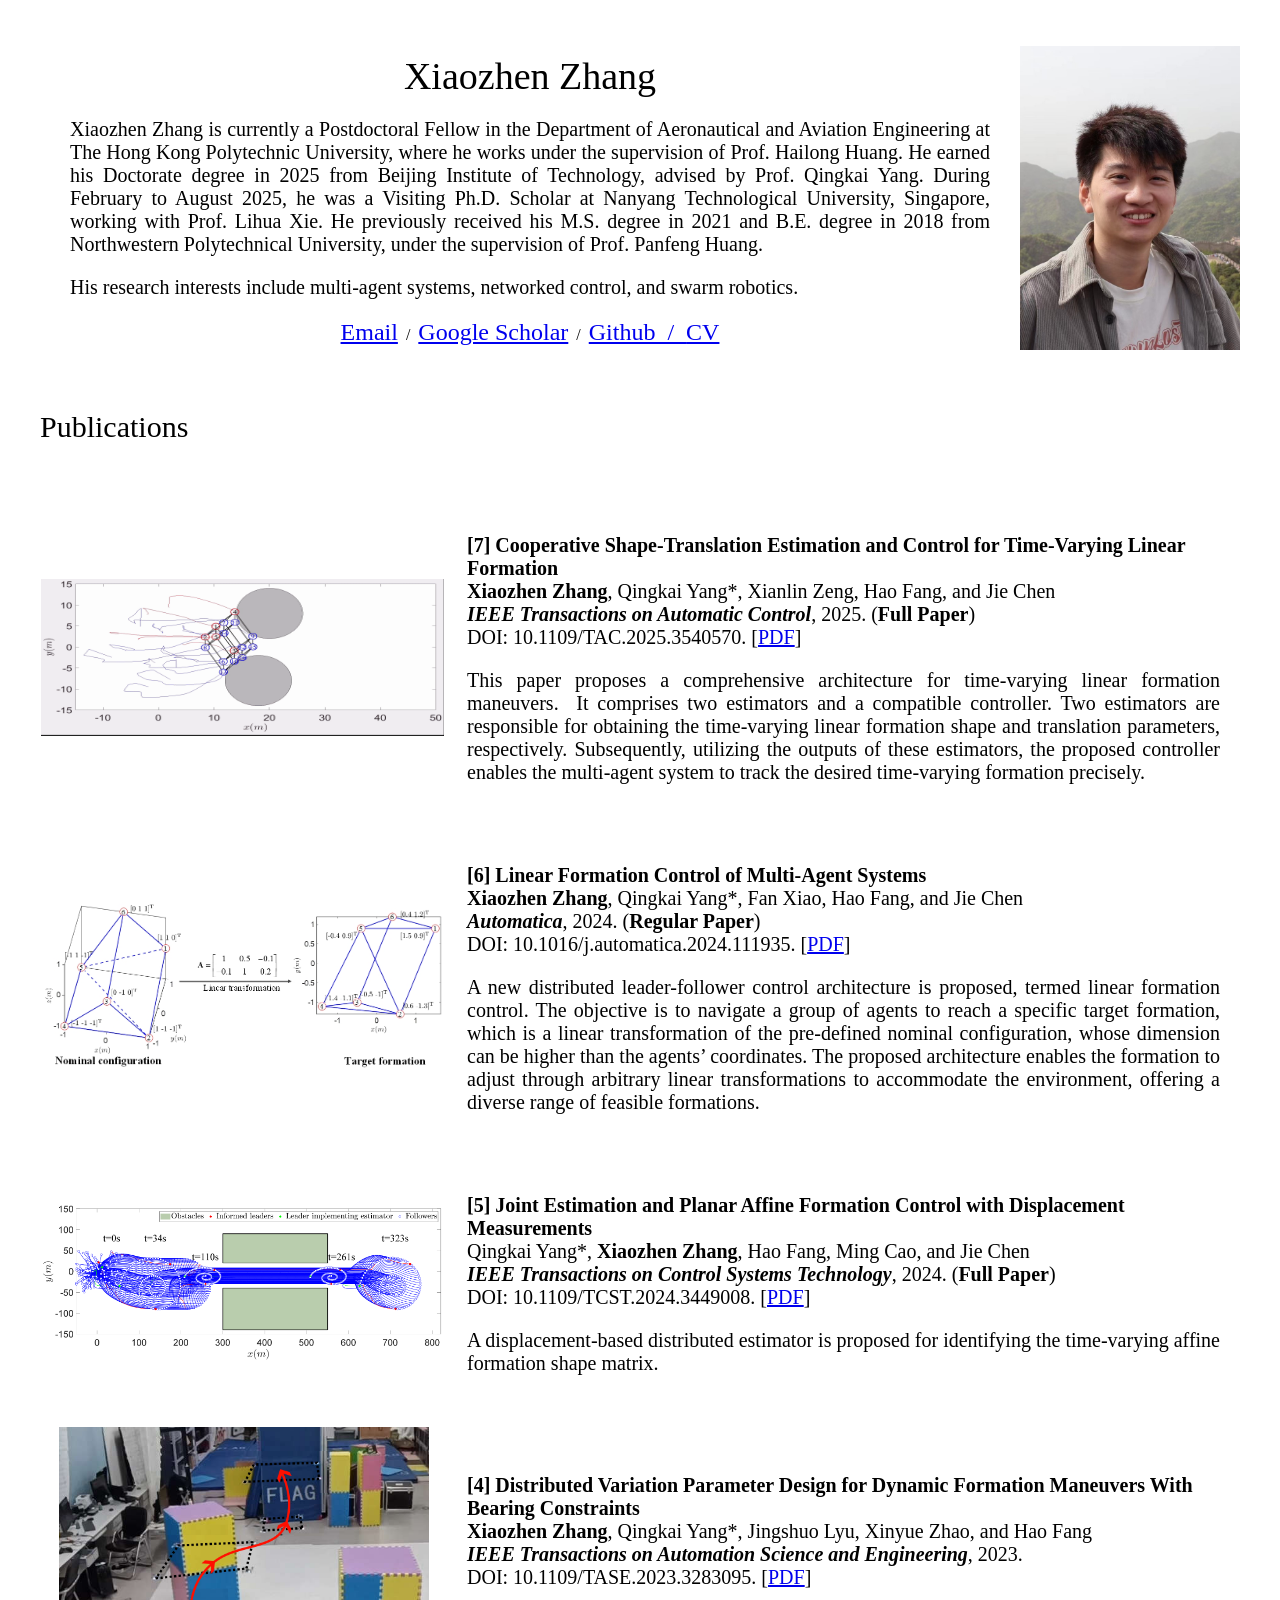
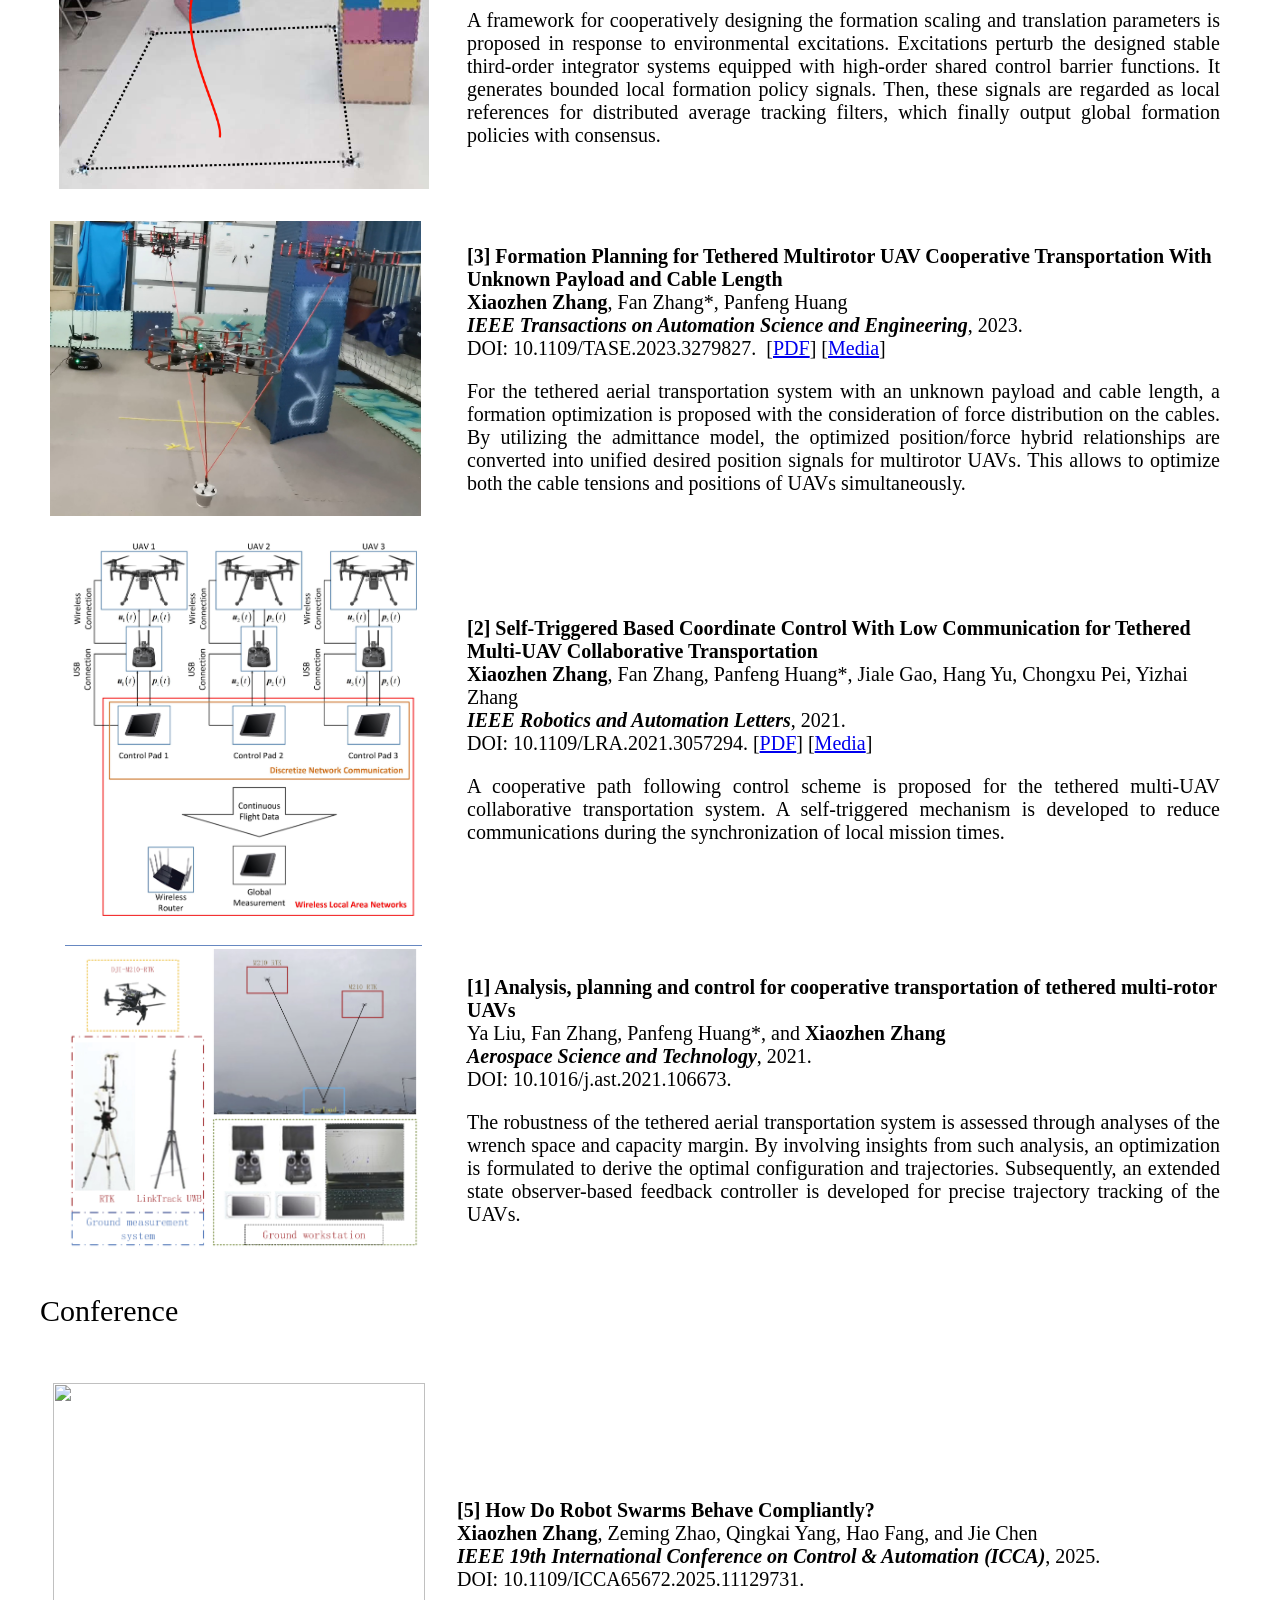
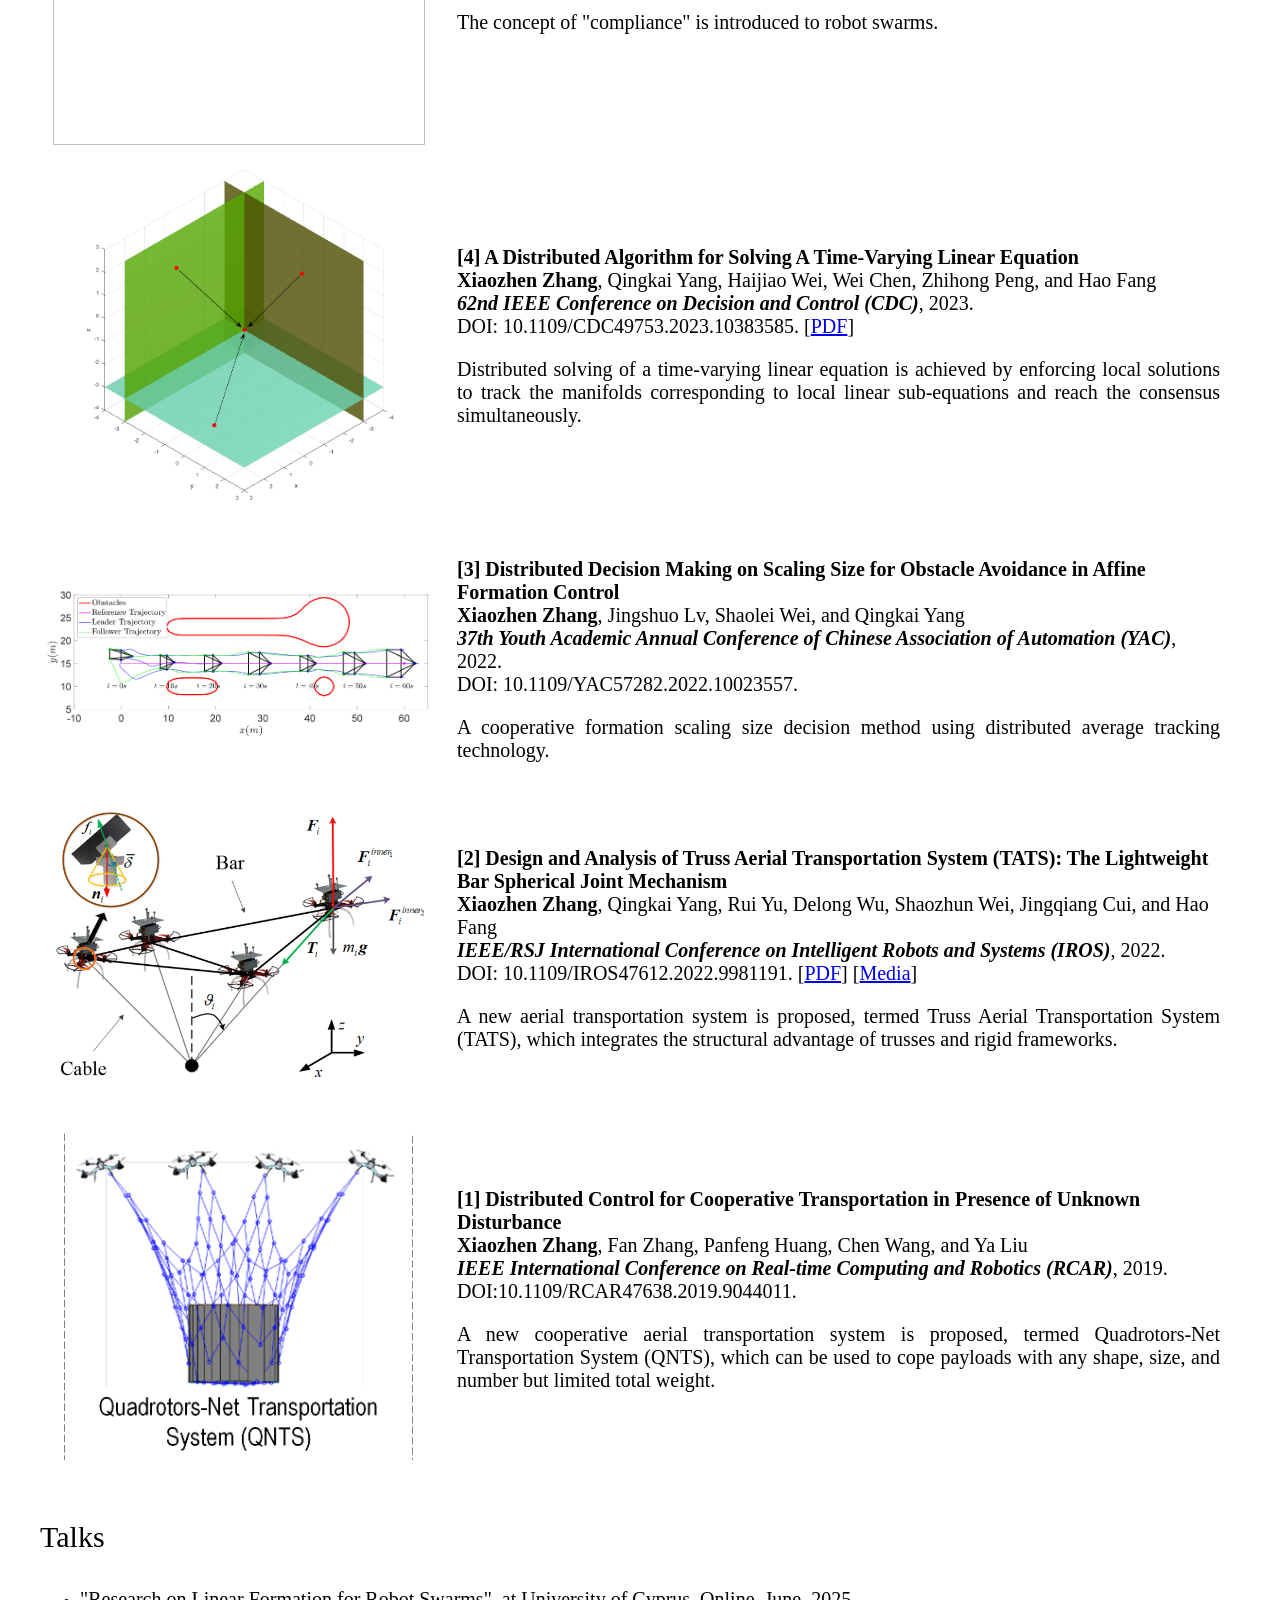
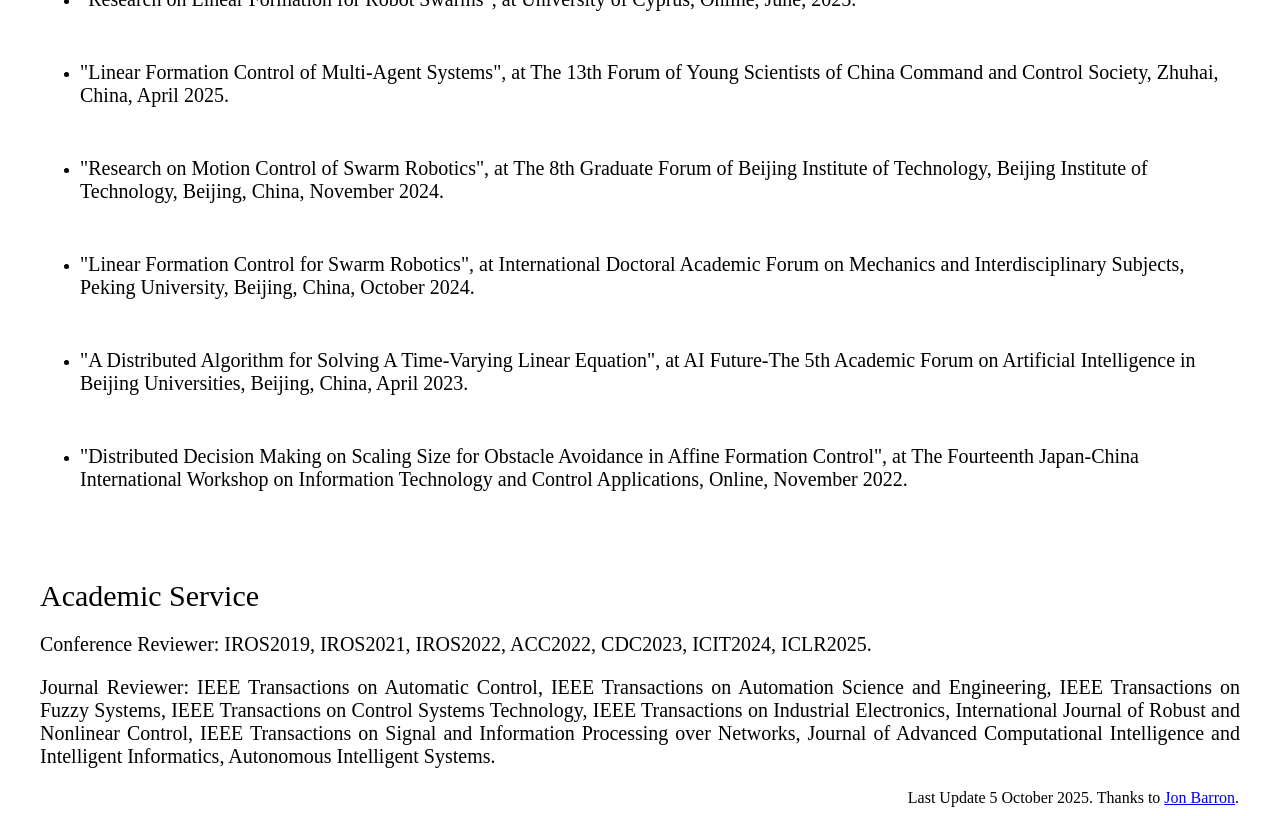
==== index.html @ 3be2064b "first commit" ====
<!DOCTYPE html>
<html lang="en">
  <head>
    <meta http-equiv="content-type" content="text/html; charset=UTF-8">
    <title>Xiaozhen Zhang</title>
    <meta name="author" content="Xiaozhen Zhang">
    <meta name="viewport" content="width=device-width, initial-scale=1">
    <link rel="shortcut icon" href="images/favicon/favicon.ico" type="image/x-icon">
    <link rel="stylesheet" type="text/css" href="stylesheet.css">
  </head>
  <body>
    <table style="width:100%;max-width:1000px;border:0px;border-spacing:0px;border-collapse:separate;margin-right:auto;margin-left:auto;">
      <tbody>
        <tr style="padding:0px">
          <td style="padding:0px">
            <table style="width: 1200px; border: 0px none; border-spacing: 0px; border-collapse: separate; margin-right: auto; margin-left: auto; height: 288px;">
              <tbody>
                <tr style="padding:0px">
                  <td style="padding:2.5%;width:85%;vertical-align:middle">
                    <p class="name" style="text-align: center;"><span style="font-family: Consolas;font-size: 38px">Xiaozhen
                        Zhang</span></p>
                    <p style="font-size: 20px; color: black; font-style: normal; font-variant-ligatures: normal; font-variant-caps: normal; font-weight: 400; letter-spacing: normal; text-align: justify; text-indent: 0px; text-transform: none; white-space: normal; word-spacing: 0px; -webkit-text-stroke-width: 0px; text-decoration-style: initial; text-decoration-color: initial;"><span
                        style="font-family: Georgia;">Xiaozhen Zhang is
                        currently a Postdoctoral Fellow in the Department of
                        Aeronautical and Aviation Engineering at The Hong Kong
                        Polytechnic University, where he works under the
                        supervision of Prof. Hailong Huang. He earned his
                        Doctorate degree in 2025 from Beijing Institute of
                        Technology, advised by Prof. Qingkai Yang. During
                        February to August 2025, he was a Visiting Ph.D. Scholar
                        at Nanyang Technological University, Singapore, working
                        with Prof. Lihua Xie. He previously received his M.S.
                        degree in 2021 and B.E. degree in 2018 from Northwestern
                        Polytechnical University, under the supervision of Prof.
                        Panfeng Huang.</span><span style="font-family: Georgia;"></span></p>
                    <span style="font-family: Georgia;"> </span>
                    <p style="font-size: 20px; color: black; font-style: normal; font-variant-ligatures: normal; font-variant-caps: normal; font-weight: 400; letter-spacing: normal; text-align: justify; text-indent: 0px; text-transform: none; white-space: normal; word-spacing: 0px; -webkit-text-stroke-width: 0px; text-decoration-style: initial; text-decoration-color: initial;"><span
                        style="font-family: Georgia;">His research interests
                        include multi-agent systems, networked control, and
                        swarm robotics.</span></p>
                    <p style="text-align:center"><span style="font-family: Georgia;"><a
                          href="mailto:jiaozhen@mail.nwpu.edu.cn" style="font-size: 24px;">Email</a>&nbsp;
                        /&nbsp; <a href="https://scholar.google.com/citations?user=PbZPL9cAAAAJ"
                          style="font-size: 24px;">Google Scholar</a>&nbsp;
                        /&nbsp; <a href="https://github.com/mkb9559" style="font-size: 24px;">Github&nbsp;
                          /&nbsp; </a><a href="pdf/Xiaozhen_Zhang.pdf" style="font-size: 24px;">CV</a></span>
                    </p>
                  </td>
                  <td style="padding:0%;width:40%;max-width:40%"> <img src="images/zxz3.jpg"
                      alt="" style="width: 220px; height: 304px;"></td>
                </tr>
              </tbody>
            </table>
            <br>
            <h2 style="margin: 0px; font-weight: normal; font-size: 30px; color: black; font-style: normal; font-variant-ligatures: normal; font-variant-caps: normal; letter-spacing: normal; text-align: justify; text-indent: 0px; text-transform: none; white-space: normal; word-spacing: 0px; -webkit-text-stroke-width: 0px; text-decoration-style: initial; text-decoration-color: initial;"><span
                style="font-family: Consolas;font-size: 30px">Publications</span></h2>
            <p><br>
            </p>
            <table style="width: 1200px; border: 0px none; border-spacing: 0px; border-collapse: separate; margin-right: auto; margin-left: auto; height: 1446px;">
              <tbody>
                <tr>
                  <td><img src="images/2025TAC.gif" alt="" style="width: 403px; height: 157px;"><br>
                  </td>
                  <td style=" padding:20px;width:75%;vertical-align:middle">
                    <p style="font-size: 20px;"><b>[7] Cooperative
                        Shape-Translation Estimation and Control for
                        Time-Varying Linear Formation</b><br>
                      <b>Xiaozhen Zhang</b>, Qingkai Yang*, Xianlin Zeng, Hao
                      Fang, and Jie Chen <br>
                      <b><i>IEEE Transactions on Automatic Control</i></b>,
                      2025. (<b>Full Paper</b>)<br>
                      DOI: 10.1109/TAC.2025.3540570. [<a href="pdf/2025TAC_Teq.pdf"
                        style="font-size: 20px;">PDF</a>] </p>
                    <p style="font-size: 20px; text-align: justify;"><span style="font-family: Georgia;">This
                        paper proposes a comprehensive architecture for
                        time-varying linear formation maneuvers.&nbsp; It
                        comprises two estimators and a compatible controller.
                        Two estimators are responsible for obtaining the
                        time-varying linear formation shape and translation
                        parameters, respectively. Subsequently, utilizing the
                        outputs of these estimators, the proposed controller
                        enables the multi-agent system to track the desired
                        time-varying formation precisely.<br>
                      </span></p>
                  </td>
                </tr>
                <tr>
                  <td><img src="images/2024Auto-Lformation.png" alt="" style="width: 405px; height: 170px;"><br>
                  </td>
                  <td style=" padding:20px;width:75%;vertical-align:middle">
                    <p style="font-size: 20px;"><b>[6] Linear Formation Control
                        of Multi-Agent Systems </b><br>
                      <b>Xiaozhen Zhang</b>, Qingkai Yang*, Fan Xiao, Hao Fang,
                      and Jie Chen <br>
                      <b><i>Automatica</i></b>, 2024. (<b>Regular Paper</b>)<br>
                      DOI: 10.1016/j.automatica.2024.111935. [<a href="pdf/2024Auto_Lformation.pdf"
                        style="font-size: 20px;">PDF</a>] </p>
                    <p style="font-size: 20px; text-align: justify;"><span style="font-family: Georgia;">A
                        new distributed leader-follower control architecture is
                        proposed, termed linear formation control. The objective
                        is to navigate a group of agents to reach a specific
                        target formation, which is a linear transformation of
                        the pre-defined nominal configuration, whose dimension
                        can be higher than the agents’ coordinates. The proposed
                        architecture enables the formation to adjust through
                        arbitrary linear transformations to accommodate the
                        environment, offering a diverse range of feasible
                        formations.<br>
                      </span></p>
                  </td>
                </tr>
                <tr>
                  <td><img src="images/2024TCST.png" alt="" style="width: 403px; height: 157px;"><br>
                  </td>
                  <td style=" padding:20px;width:75%;vertical-align:middle">
                    <p style="font-size: 20px;"><b>[5] Joint Estimation and
                        Planar Affine Formation Control with Displacement
                        Measurements </b><br>
                      Qingkai Yang*, <b>Xiaozhen Zhang</b>, Hao Fang, Ming Cao,
                      and Jie Chen <br>
                      <b><i>IEEE Transactions on Control Systems Technology</i></b>,
                      2024. (<b>Full Paper</b>)<br>
                      DOI: 10.1109/TCST.2024.3449008. [<a href="pdf/2024TCST_affine.pdf"
                        style="font-size: 20px;">PDF</a>] </p>
                    <p style="font-size: 20px; text-align: justify;"><span style="font-family: Georgia;">A
                        displacement-based distributed estimator is proposed for
                        identifying the time-varying affine formation shape
                        matrix.</span></p>
                  </td>
                </tr>
                <tr onmouseout="difsurvey_stop()" onmouseover="difsurvey_start()">
                  <td style="padding: 5px; width: 25%; vertical-align: middle; text-align: center;">
                    <table>
                      <tbody>
                        <tr>
                          <td style="padding:5px;width:25%;vertical-align:middle">
                            <img src="images/2023TASE-scaling3.png" style="width: 370px; height: 362px;"><br>
                          </td>
                        </tr>
                      </tbody>
                    </table>
                    <script type="text/javascript">function difsurvey_start() {
      }

    </script></td>
                  <td style=" padding:20px;width:75%;vertical-align:middle">
                    <p style="font-size: 20px;"><b>[4] Distributed Variation
                        Parameter Design for Dynamic Formation Maneuvers With
                        Bearing Constraints </b><br>
                      <b>Xiaozhen Zhang</b>, Qingkai Yang*, Jingshuo Lyu, Xinyue
                      Zhao, and Hao Fang <br>
                      <b><i>IEEE Transactions on Automation Science and
                          Engineering</i></b>, 2023.<br>
                      DOI: 10.1109/TASE.2023.3283095. [<a href="pdf/2023TASE_scaling.pdf"
                        style="font-size: 20px;">PDF</a>] </p>
                    <p style="font-size: 20px; text-align: justify;"><span style="font-family: Georgia;">A
                        framework for cooperatively designing the formation
                        scaling and translation parameters is proposed in
                        response to environmental excitations. Excitations
                        perturb the designed stable third-order integrator
                        systems equipped with high-order shared control barrier
                        functions. It generates bounded local formation policy
                        signals. Then, these signals are regarded as local
                        references for distributed average tracking filters,
                        which finally output global formation policies with
                        consensus.</span></p>
                  </td>
                </tr>
                <tr onmouseout="camp_stop()" onmouseover="camp_start()">
                  <td style="padding:10px;width:25%;vertical-align:middle"> <img
                      src="images/2023TASE-Transporation.jpg" alt="" style="width: 371px; height: 295px;">
                    <script type="text/javascript">

        </script> </td>
                  <td style="padding:20px;width:75%;vertical-align:middle">
                    <p style="font-size: 20px;"><b>[3] Formation Planning for
                        Tethered Multirotor UAV Cooperative Transportation With
                        Unknown Payload and Cable Length </b><br>
                      <b>Xiaozhen Zhang</b>, Fan Zhang*, Panfeng Huang <br>
                      <b><i>IEEE Transactions on Automation Science and
                          Engineering</i></b>, 2023.<br>
                      DOI: 10.1109/TASE.2023.3279827.&nbsp; [<a href="pdf/2023TASE_Transportation.pdf"
                        style="font-size: 20px;">PDF</a>] [<a href="2023TASE_Transportation.html"
                        style="font-size: 20px;" target="_blank">Media</a>]</p>
                    <p style="font-size: 20px; text-align: justify;"><span style="font-family: Georgia;">For
                        the tethered aerial transportation system with an
                        unknown payload and cable length, a formation
                        optimization is proposed with the consideration of force
                        distribution on the cables. By utilizing the admittance
                        model, the optimized position/force hybrid relationships
                        are converted into unified desired position signals for
                        multirotor UAVs. This allows to optimize both the cable
                        tensions and positions of UAVs simultaneously.</span></p>
                  </td>
                </tr>
                <tr onmouseout="db3d_stop()" onmouseover="db3d_start()">
                  <td style="padding:5px;width:25%;vertical-align:middle">
                    <div style="text-align: center;"><img src="images/2021RAL.jpg"
                        alt="" style="width: 347px; height: 376px;"><br>
                    </div>
                    <script type="text/javascript">

          </script> </td>
                  <td style="padding:20px;width:75%;vertical-align:middle">
                    <p style="font-size: 20px;"><b>[2] Self-Triggered Based
                        Coordinate Control With Low Communication for Tethered
                        Multi-UAV Collaborative Transportation </b><br>
                      <b>Xiaozhen Zhang</b>, Fan Zhang, Panfeng Huang*, Jiale
                      Gao, Hang Yu, Chongxu Pei, Yizhai Zhang<br>
                      <b><i>IEEE Robotics and Automation Letters</i></b>, 2021.<br>
                      DOI: 10.1109/LRA.2021.3057294. [<a href="pdf/2021RAL_self.pdf"
                        style="font-size: 20px;">PDF</a>] [<a href="2021RAL_self.html"
                        style="font-size: 20px;" target="_blank">Media</a>]</p>
                    <p style="font-size: 20px; text-align: justify;"><span style="font-family: Georgia;">A
                        cooperative path following control scheme is proposed
                        for the tethered multi-UAV collaborative transportation
                        system. A self-triggered mechanism is developed to
                        reduce communications during the synchronization of
                        local mission times.</span></p>
                  </td>
                </tr>
                <tr onmouseout="bakedsdf_stop()" onmouseover="bakedsdf_start()">
                  <td style="padding: 20px; width: 25%; vertical-align: middle; text-align: center;">
                    <img src="images/2021AST.png" alt="" style="width: 357px; height: 307px;">
                    <script type="text/javascript">

          </script> </td>
                  <td style="padding:20px;width:75%;vertical-align:middle">
                    <p style="font-size: 20px;"><b>[1] Analysis, planning and
                        control for cooperative transportation of tethered
                        multi-rotor UAVs </b><br>
                      Ya Liu, Fan Zhang, Panfeng Huang*, and <b>Xiaozhen Zhang</b><br>
                      <b><i>Aerospace Science and Technology</i></b>, 2021.<br>
                      DOI: 10.1016/j.ast.2021.106673. </p>
                    <p style="font-size: 20px; text-align: justify;"><span style="font-family: Georgia;">The
                        robustness of the tethered aerial transportation system
                        is assessed through analyses of the wrench space and
                        capacity margin. By involving insights from such
                        analysis, an optimization is formulated to derive the
                        optimal configuration and trajectories. Subsequently, an
                        extended state observer-based feedback controller is
                        developed for precise trajectory tracking of the UAVs.</span></p>
                  </td>
                </tr>
              </tbody>
            </table>
            <br>
            <h2 style="margin: 0px; font-weight: normal; font-size: 30px; color: black; font-style: normal; font-variant-ligatures: normal; font-variant-caps: normal; letter-spacing: normal; text-align: start; text-indent: 0px; text-transform: none; white-space: normal; word-spacing: 0px; -webkit-text-stroke-width: 0px; text-decoration-style: initial; text-decoration-color: initial;"><span
                style="font-family: Consolas;font-size: 30px">Conference</span></h2>
            <p><br>
            </p>
            <table style="width: 1200px; border: 0px none; border-spacing: 0px; border-collapse: separate; margin-right: auto; margin-left: auto; height: 1290px;">
              <tbody>
                <tr onmouseout="eclipse_stop()" onmouseover="eclipse_start()">
                  <td style="padding:5px;width:25%;vertical-align:middle">&nbsp;
                    <img src="images/2025ICCA.gif" alt="" style="width: 372px; height: 362px;"><br>
                    <script type="text/javascript">

          </script> </td>
                  <td style="padding:20px;width:75%;vertical-align:middle">
                    <p style="font-size: 20px;"><b>[5] How Do Robot Swarms
                        Behave Compliantly?</b><br>
                      <b>Xiaozhen Zhang</b>, Zeming Zhao, Qingkai Yang, Hao
                      Fang, and Jie Chen<br>
                      <b><i>IEEE 19th International Conference on Control &amp;
                          Automation (ICCA)</i></b>, 2025.<br>
                      DOI: 10.1109/ICCA65672.2025.11129731. </p>
                    <p style="font-size: 20px; text-align: justify;"><span style="font-family: Georgia;">The
                        concept of "compliance" is introduced to robot swarms.<br>
                      </span></p>
                  </td>
                </tr>
                <tr onmouseout="merf_stop()" onmouseover="merf_start()">
                  <td style="padding: 10px; width: 25%; vertical-align: middle; text-align: center;">
                    <img src="images/2023CDC.png" alt="" style="width: 314px; height: 340px;">
                    <script type="text/javascript">

          </script> </td>
                  <td style="padding:20px;width:75%;vertical-align:middle">
                    <p style="font-size: 20px;"><b>[4] A Distributed Algorithm
                        for Solving A Time-Varying Linear Equation </b><br>
                      <b>Xiaozhen Zhang</b>, Qingkai Yang, Haijiao Wei, Wei
                      Chen, Zhihong Peng, and Hao Fang<br>
                      <b><i>62nd IEEE Conference on Decision and Control (CDC)</i></b>,
                      2023.<br>
                      DOI: 10.1109/CDC49753.2023.10383585. [<a href="pdf/2023CDC_Teq.pdf"
                        style="font-size: 20px;">PDF</a>]</p>
                    <p style="font-size: 20px; text-align: justify;"><span style="font-family: Georgia;">Distributed
                        solving of a time-varying linear equation is achieved by
                        enforcing local solutions to track the manifolds
                        corresponding to local linear sub-equations and reach
                        the consensus simultaneously.</span></p>
                  </td>
                </tr>
                <tr onmouseout="eclipse_stop()" onmouseover="eclipse_start()">
                  <td style="padding:5px;width:25%;vertical-align:middle"> <img
                      src="images/2022YAC.png" alt="" style="width: 385px; height: 167px;">
                    <script type="text/javascript">

          </script> </td>
                  <td style="padding:20px;width:75%;vertical-align:middle">
                    <p style="font-size: 20px;"><b>[3] Distributed Decision
                        Making on Scaling Size for Obstacle Avoidance in Affine
                        Formation Control </b><br>
                      <b>Xiaozhen Zhang</b>, Jingshuo Lv, Shaolei Wei, and
                      Qingkai Yang<br>
                      <b><i>37th Youth Academic Annual Conference of Chinese
                          Association of Automation (YAC)</i></b>, 2022.<br>
                      DOI: 10.1109/YAC57282.2022.10023557. </p>
                    <p style="font-size: 20px; text-align: justify;"><span style="font-family: Georgia;">A
                        cooperative formation scaling size decision method using
                        distributed average tracking technology.<br>
                      </span></p>
                  </td>
                </tr>
                <tr onmouseout="alignerf_stop()" onmouseover="alignerf_start()">
                  <td style="padding:10px;width:25%;vertical-align:middle"> <img
                      src="images/2022IROS.png" alt="" style="width: 377px; height: 269px;">
                    <script type="text/javascript">
                      </script> </td>
                  <td style="padding:20px;width:75%;vertical-align:middle">
                    <p style="font-size: 20px;"><b>[2] Design and Analysis of
                        Truss Aerial Transportation System (TATS): The
                        Lightweight Bar Spherical Joint Mechanism </b><br>
                      <b>Xiaozhen Zhang</b>, Qingkai Yang, Rui Yu, Delong Wu,
                      Shaozhun Wei, Jingqiang Cui, and Hao Fang<br>
                      <b><i>IEEE/RSJ International Conference on Intelligent
                          Robots and Systems (IROS)</i></b>, 2022.<br>
                      DOI: 10.1109/IROS47612.2022.9981191. [<a href="pdf/2022IROS_TATS.pdf"
                        style="font-size: 20px;">PDF</a>] [<a href="2022IROS_TATS.html"
                        style="font-size: 20px;" target="_blank">Media</a>] </p>
                    <p style="font-size: 20px; text-align: justify;"><span style="font-family: Georgia;">A
                        new aerial transportation system is proposed, termed
                        Truss Aerial Transportation System (TATS), which
                        integrates the structural advantage of trusses and rigid
                        frameworks.</span></p>
                  </td>
                </tr>
                <tr onmouseout="alignerf_stop()" onmouseover="alignerf_start()">
                  <td style="padding: 20px; width: 25%; vertical-align: middle; text-align: center;">
                    <br>
                    <img src="images/2019RCAR.png" alt="" style="width: 349px; height: 327px;"><br>
                    <script type="text/javascript">
  
          </script> </td>
                  <td style="padding:20px;width:75%;vertical-align:middle">
                    <p style="font-size: 20px;"><b>[1] Distributed Control for
                        Cooperative Transportation in Presence of Unknown
                        Disturbance </b><br>
                      <b>Xiaozhen Zhang</b>, Fan Zhang, Panfeng Huang, Chen
                      Wang, and Ya Liu<br>
                      <b><i>IEEE International Conference on Real-time Computing
                          and Robotics (RCAR)</i></b>, 2019.<br>
                      DOI:10.1109/RCAR47638.2019.9044011. </p>
                    <p style="font-size: 20px; text-align: justify;"><span style="font-family: Georgia;">A
                        new cooperative aerial transportation system is
                        proposed, termed Quadrotors-Net Transportation System
                        (QNTS), which can be used to cope payloads with any
                        shape, size, and number but limited total weight.</span></p>
                  </td>
                </tr>
              </tbody>
            </table>
            <br>
            <table style="width:100%;border:0px;border-spacing:0px;border-collapse:separate;margin-right:auto;margin-left:auto;">
              <tbody>
                <tr>
                  <td style="padding:0px"> <br>
                    <h2 style="margin: 0px; font-weight: normal; font-size: 30px; color: black; font-style: normal; font-variant-ligatures: normal; font-variant-caps: normal; letter-spacing: normal; text-align: start; text-indent: 0px; text-transform: none; white-space: normal; word-spacing: 0px; -webkit-text-stroke-width: 0px; text-decoration-style: initial; text-decoration-color: initial;"><span
                        style="font-family: Consolas;font-size: 30px">Talks</span></h2>
                    <br>
                    <ul>
                      <li><span style="font-family: Georgia;font-size: 20px;">"Research
                          on Linear Formation for Robot Swarms", at University
                          of Cyprus, Online</span><span style="font-family: Georgia;font-size: 20px;"><span
                            style="font-size: 20px; font-family: Georgia;">,
                            June, </span>2025.</span></li>
                    </ul>
                    <p><br>
                    </p>
                    <ul>
                      <li><span style="font-family: Georgia;font-size: 20px;">"Linear
                          Formation Control of Multi-Agent Systems", at The 13th
                          Forum of Young Scientists of China Command and Control
                          Society, Zhuhai, China</span><span style="font-family: Georgia;font-size: 20px;"><span
                            style="font-size: 20px; font-family: Georgia;">, </span>April
                          2025.</span></li>
                    </ul>
                    <br>
                    <ul>
                      <li><span style="font-family: Georgia;font-size: 20px;">"Research
                          on Motion Control of Swarm </span><span style="font-family: Georgia;font-size: 20px;"><span
                            style="font-family: Georgia;font-size: 20px;">Robotics</span>",
                          at The 8th Graduate Forum of Beijing Institute of
                          Technology, Beijing Institute of Technology, </span><span
                          style="font-family: Georgia;font-size: 20px;"><span style="font-size: 20px; font-family: Georgia;">
                            Beijing, China, </span>November 2024.</span></li>
                    </ul>
                    <p><br>
                    </p>
                    <ul>
                    </ul>
                    <ul>
                      <li> <span style="font-family: Georgia;font-size: 20px;">"Linear
                          Formation Control for Swarm Robotics", at
                          International Doctoral Academic Forum on Mechanics and
                          Interdisciplinary Subjects, Peking University, </span><span
                          style="font-family: Georgia;font-size: 20px;"><span style="font-size: 20px; font-family: Georgia;">
                            Beijing, </span>China, October 2024.</span></li>
                    </ul>
                    <p><br>
                    </p>
                    <ul>
                      <li><span style="font-size: 20px; font-family: Georgia;">"A
                          Distributed Algorithm for Solving A Time-Varying
                          Linear Equation", at AI Future-The 5th Academic Forum
                          on Artificial Intelligence in Beijing Universities,
                          Beijing, China, April 2023.</span></li>
                    </ul>
                    <p><br>
                    </p>
                    <ul>
                      <li><span style="font-size: 20px; font-family: Georgia;">"Distributed
                          Decision Making on Scaling Size for Obstacle Avoidance
                          in Affine Formation Control", at The Fourteenth
                          Japan-China International Workshop on Information
                          Technology and Control Applications, Online, November
                          2022.</span></li>
                    </ul>
                    <ul>
                    </ul>
                    <p class="MsoNormal"><br>
                    </p>
                    <p></p>
                    <p style="text-align:right;font-size:small;"></p>
                  </td>
                </tr>
                <tr align="right">
                  <td><br>
                  </td>
                </tr>
              </tbody>
            </table>
            <table style="width:100%;border:0px;border-spacing:0px;border-collapse:separate;margin-right:auto;margin-left:auto;">
              <tbody>
                <tr>
                  <td style="padding:0px"> <br>
                    <h2 style="margin: 0px; font-weight: normal; font-size: 30px; color: black; font-style: normal; font-variant-ligatures: normal; font-variant-caps: normal; letter-spacing: normal; text-align: start; text-indent: 0px; text-transform: none; white-space: normal; word-spacing: 0px; -webkit-text-stroke-width: 0px; text-decoration-style: initial; text-decoration-color: initial;"><span
                        style="font-family: Consolas;font-size: 30px">Academic
                        Service</span></h2>
                    <p style="font-size: 20px; color: black; font-style: normal; font-variant-ligatures: normal; font-variant-caps: normal; font-weight: 400; letter-spacing: normal; text-indent: 0px; text-transform: none; white-space: normal; word-spacing: 0px; -webkit-text-stroke-width: 0px; text-decoration-style: initial; text-decoration-color: initial; text-align: justify;"><span
                        style="font-family: Georgia;">Conference Reviewer:
                        IROS2019, IROS2021, IROS2022, ACC2022, CDC2023,
                        ICIT2024, ICLR2025.</span></p>
                    <span style="font-family: Georgia;"> </span>
                    <p style="font-size: 20px; color: black; font-style: normal; font-variant-ligatures: normal; font-variant-caps: normal; font-weight: 400; letter-spacing: normal; text-indent: 0px; text-transform: none; white-space: normal; word-spacing: 0px; -webkit-text-stroke-width: 0px; text-decoration-style: initial; text-decoration-color: initial; text-align: justify;"><span
                        style="font-family: Georgia;">Journal Reviewer: IEEE
                        Transactions on Automatic Control, IEEE Transactions on
                        Automation Science and Engineering, IEEE Transactions on
                        Fuzzy Systems, IEEE Transactions on Control Systems
                        Technology, IEEE Transactions on Industrial Electronics,
                        International Journal of Robust and Nonlinear Control,
                        IEEE Transactions on Signal and Information Processing
                        over Networks, Journal of Advanced Computational
                        Intelligence and Intelligent Informatics, Autonomous
                        Intelligent Systems.</span></p>
                    <p></p>
                    <p style="text-align:right;font-size:small;"></p>
                  </td>
                </tr>
                <tr align="right">
                  <td>Last Update 5 October 2025. Thanks to <a href="https://github.com/barron/jonbarron_website"
                      target="_blank">Jon Barron</a>.</td>
                </tr>
              </tbody>
            </table>
          </td>
        </tr>
      </tbody>
    </table>
  </body>
</html>
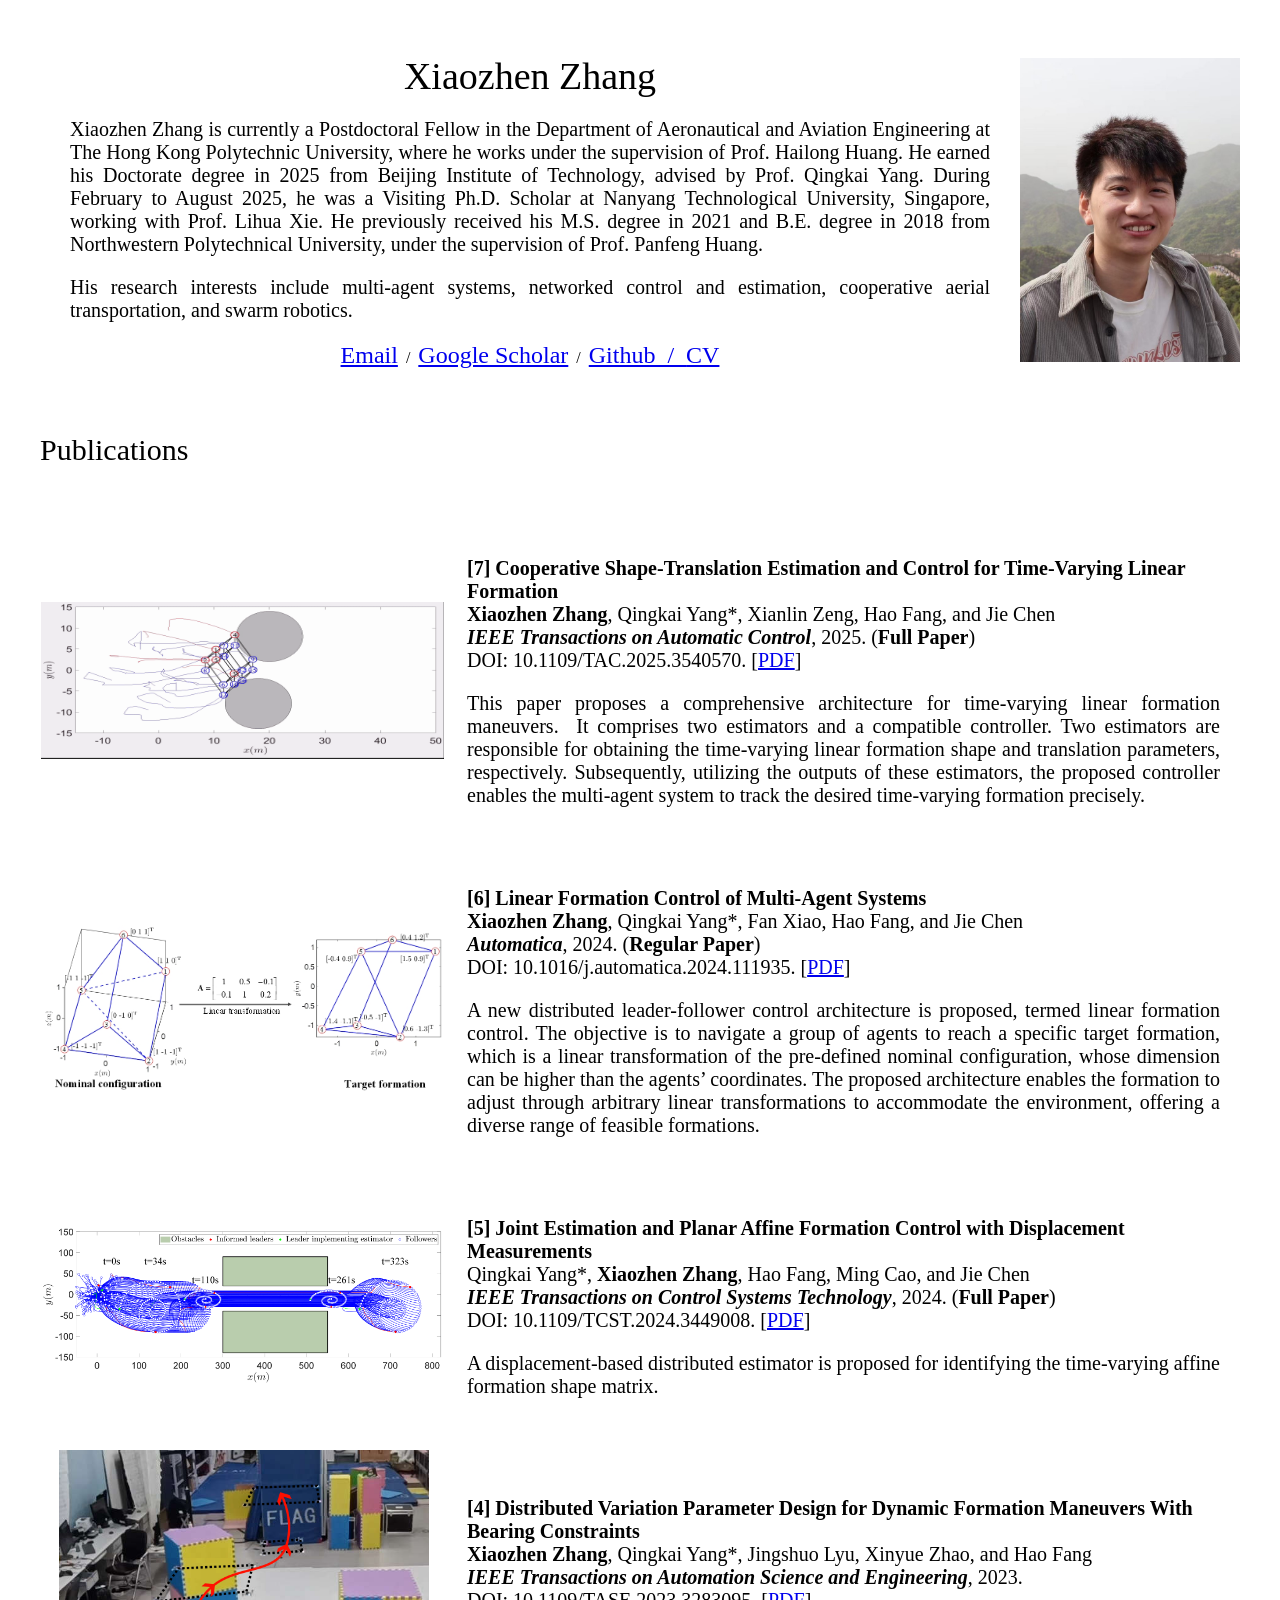
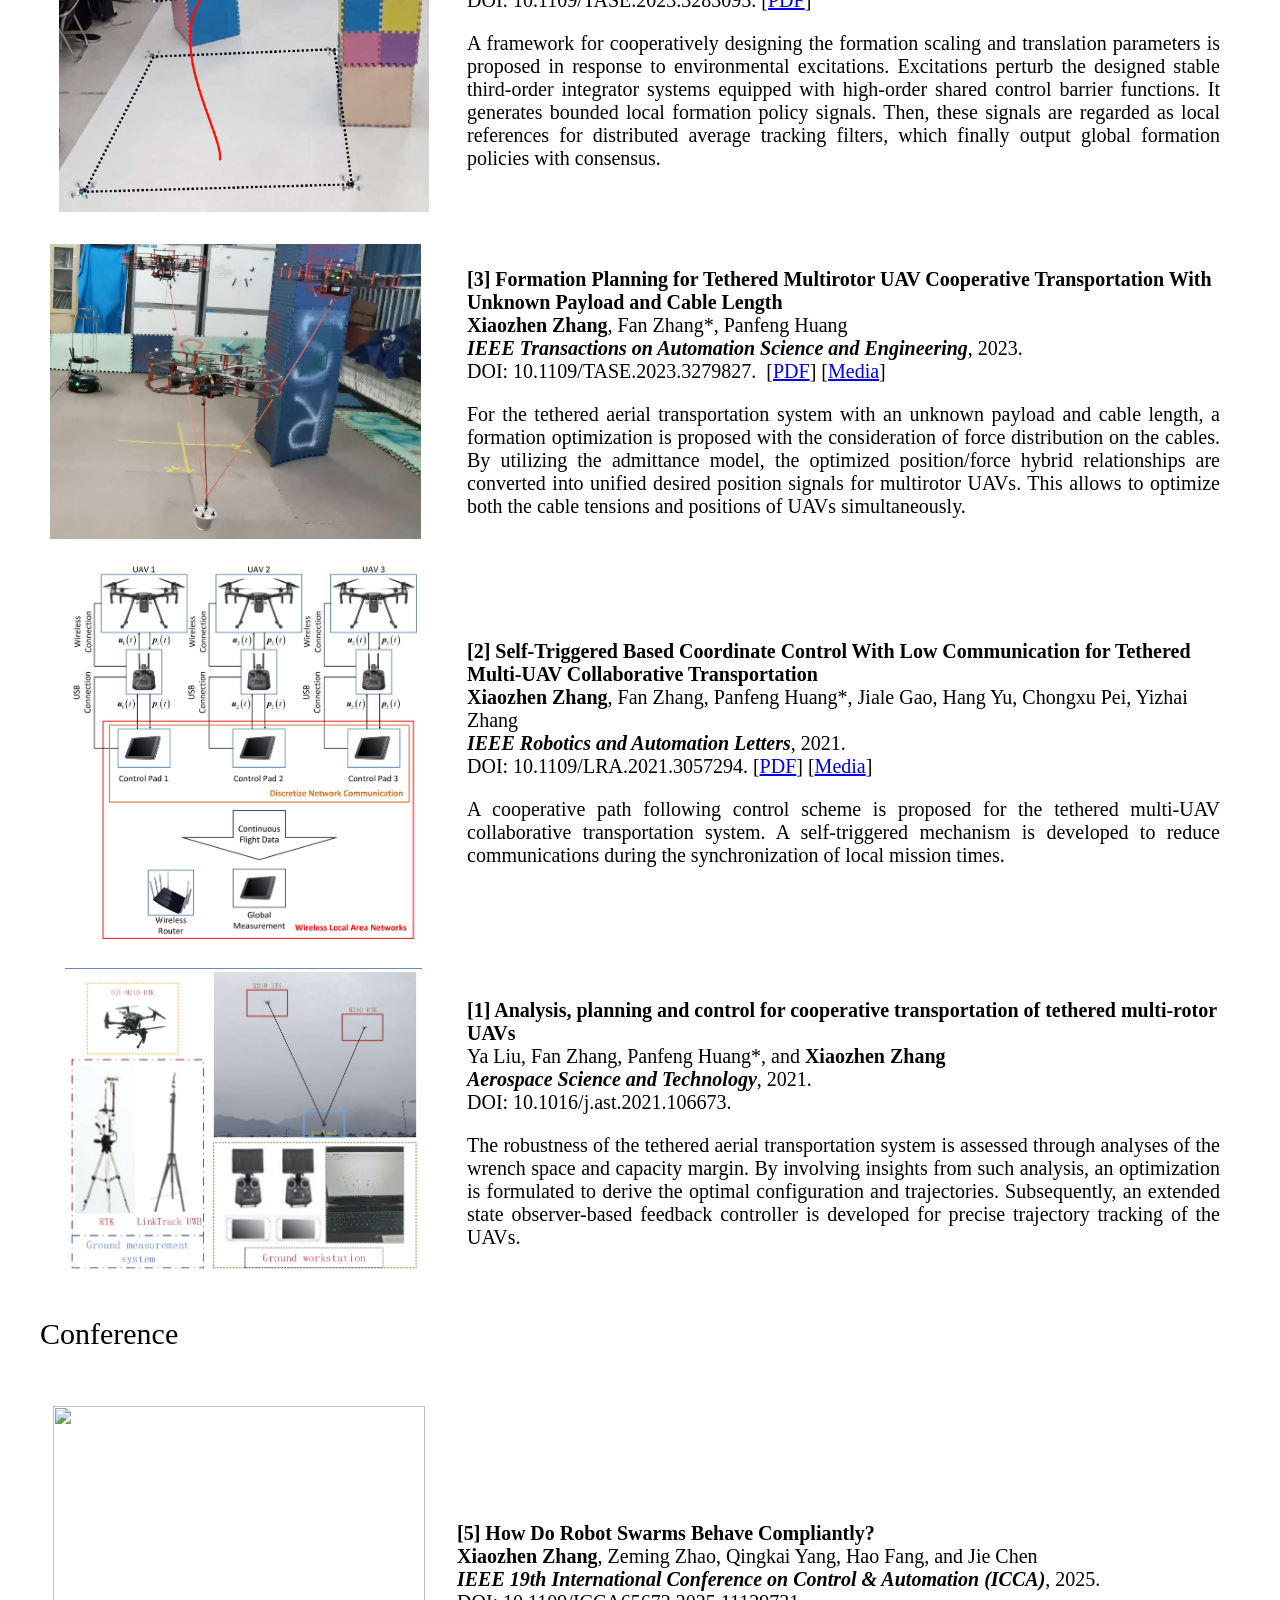
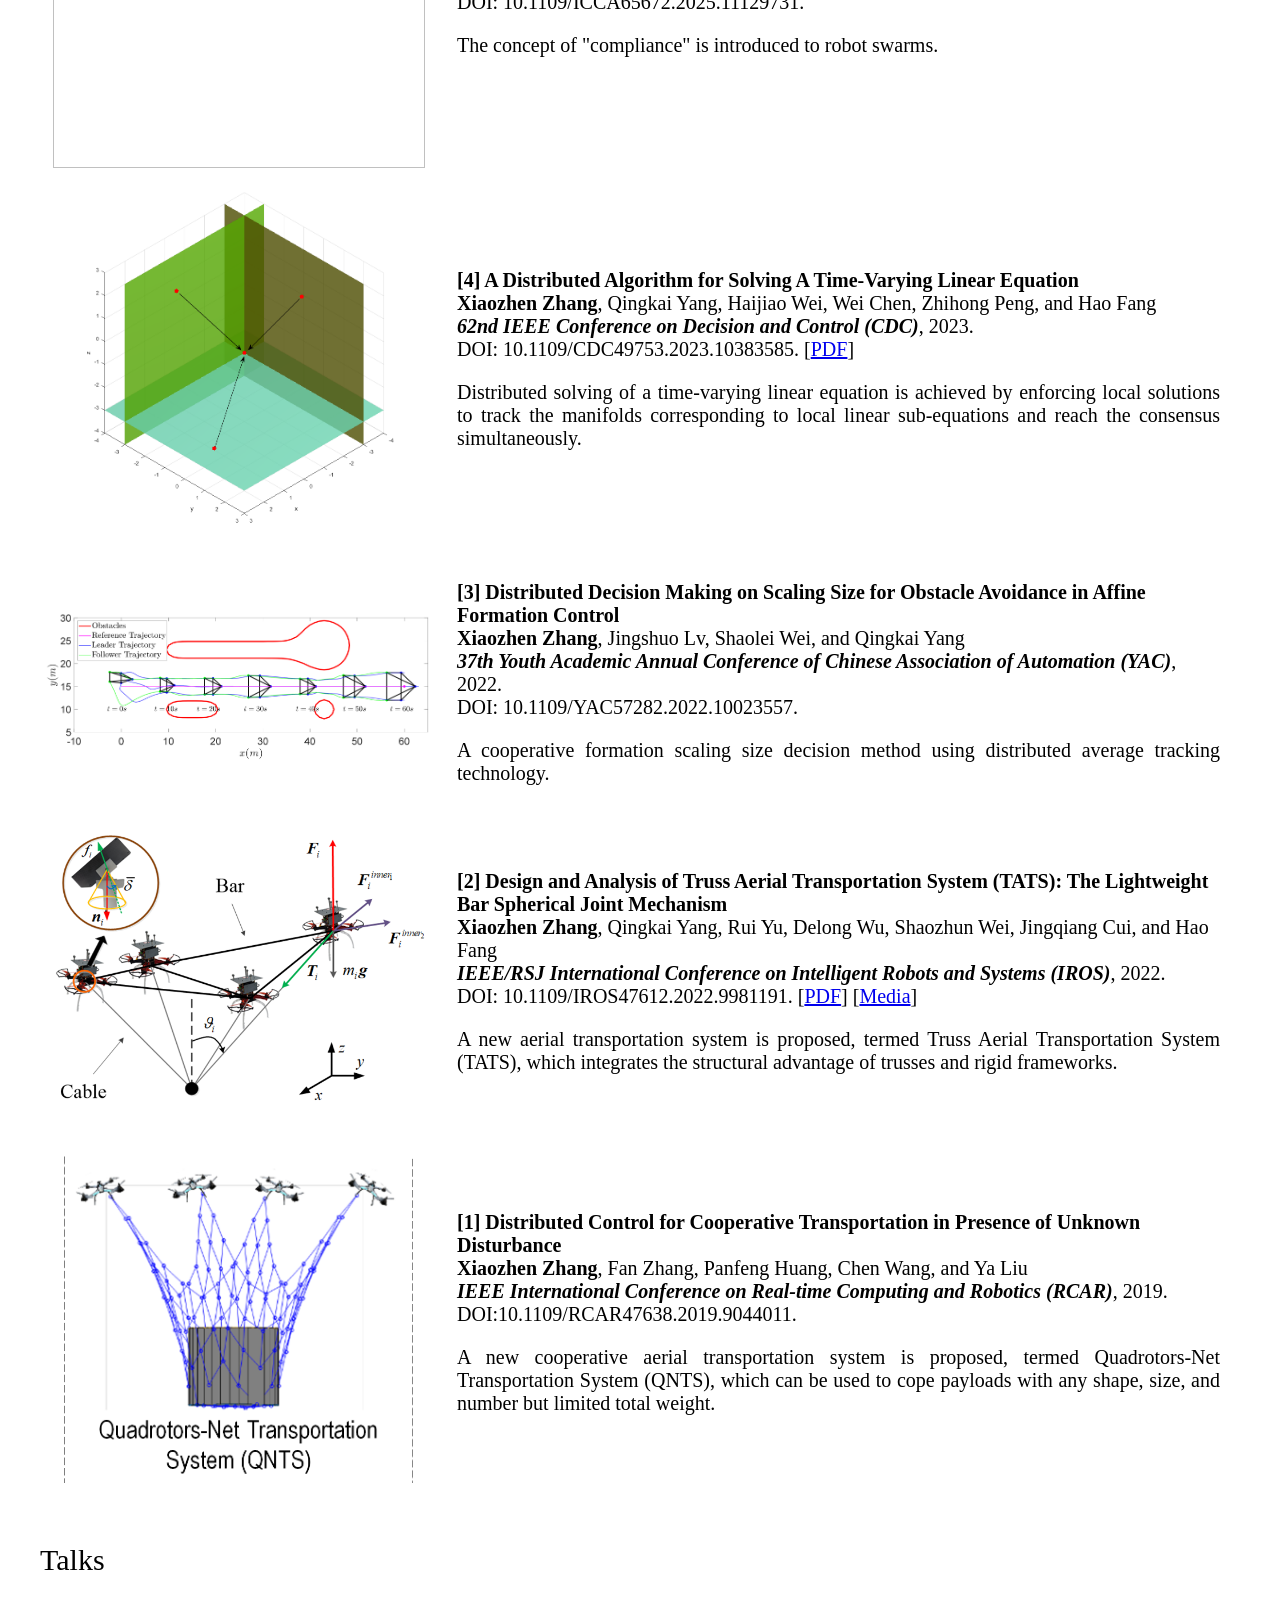
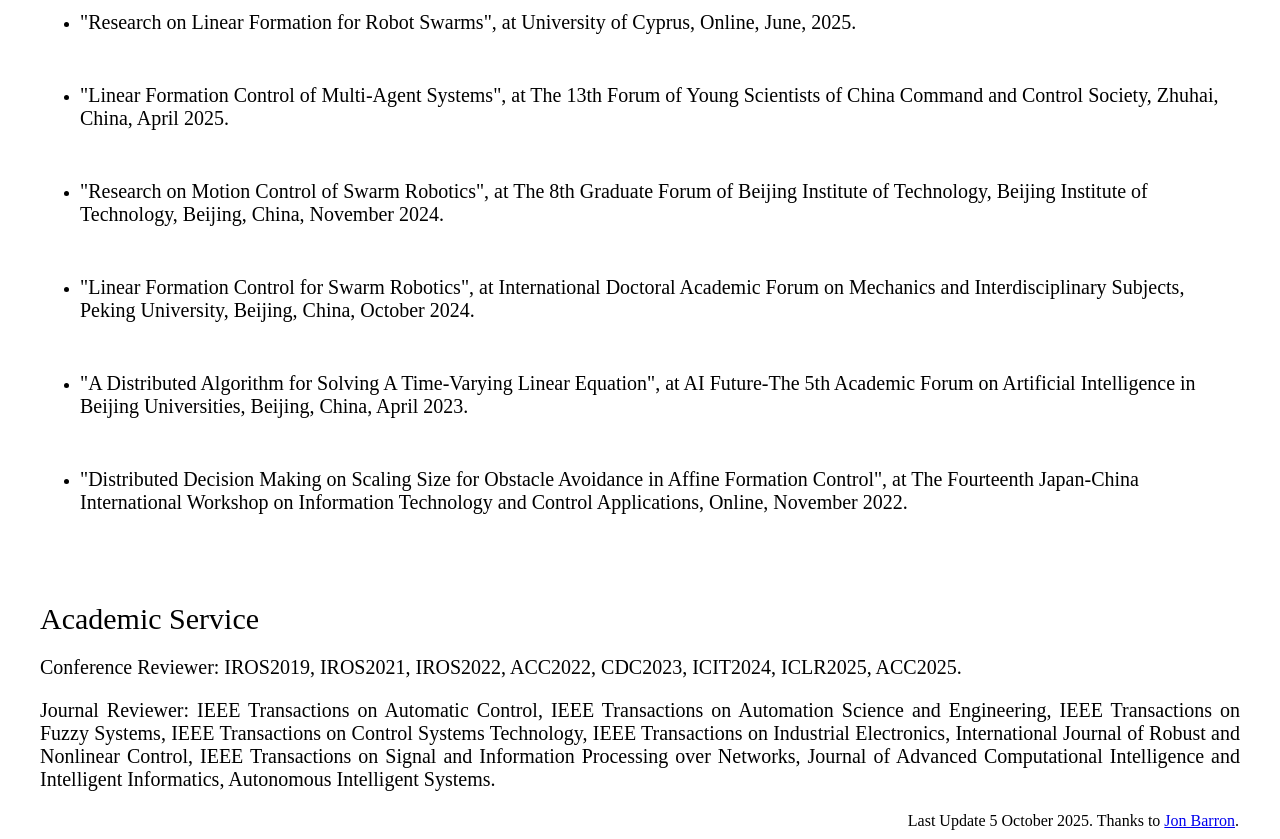
==== commit 6710463a: "first commit" ====
--- a/index.html
+++ b/index.html
@@ -38,8 +38,9 @@
                     <p style="font-size: 20px; color: black; font-style: normal; font-variant-ligatures: normal; font-variant-caps: normal; font-weight: 400; letter-spacing: normal; text-align: justify; text-indent: 0px; text-transform: none; white-space: normal; word-spacing: 0px; -webkit-text-stroke-width: 0px; text-decoration-style: initial; text-decoration-color: initial;"><span 
                         style="font-family: Georgia;">His research interests
-                        include multi-agent systems, networked control, and
-                        swarm robotics.</span></p>
+                        include multi-agent systems, networked control and
+                        estimation, cooperative aerial transportation, and swarm
+                        robotics.</span></p>
                     <p style="text-align:center"><span style="font-family: Georgia;"><a 
                           href="mailto:jiaozhen@mail.nwpu.edu.cn" style="font-size: 24px;">Email</a>&nbsp;
@@ -481,7 +482,7 @@
 
                         style="font-family: Georgia;">Conference Reviewer:
                         IROS2019, IROS2021, IROS2022, ACC2022, CDC2023,
-                        ICIT2024, ICLR2025.</span></p>
+                        ICIT2024, ICLR2025, ACC2025.</span></p>
                     <span style="font-family: Georgia;"> </span>
                     <p style="font-size: 20px; color: black; font-style: normal; font-variant-ligatures: normal; font-variant-caps: normal; font-weight: 400; letter-spacing: normal; text-indent: 0px; text-transform: none; white-space: normal; word-spacing: 0px; -webkit-text-stroke-width: 0px; text-decoration-style: initial; text-decoration-color: initial; text-align: justify;"><span 
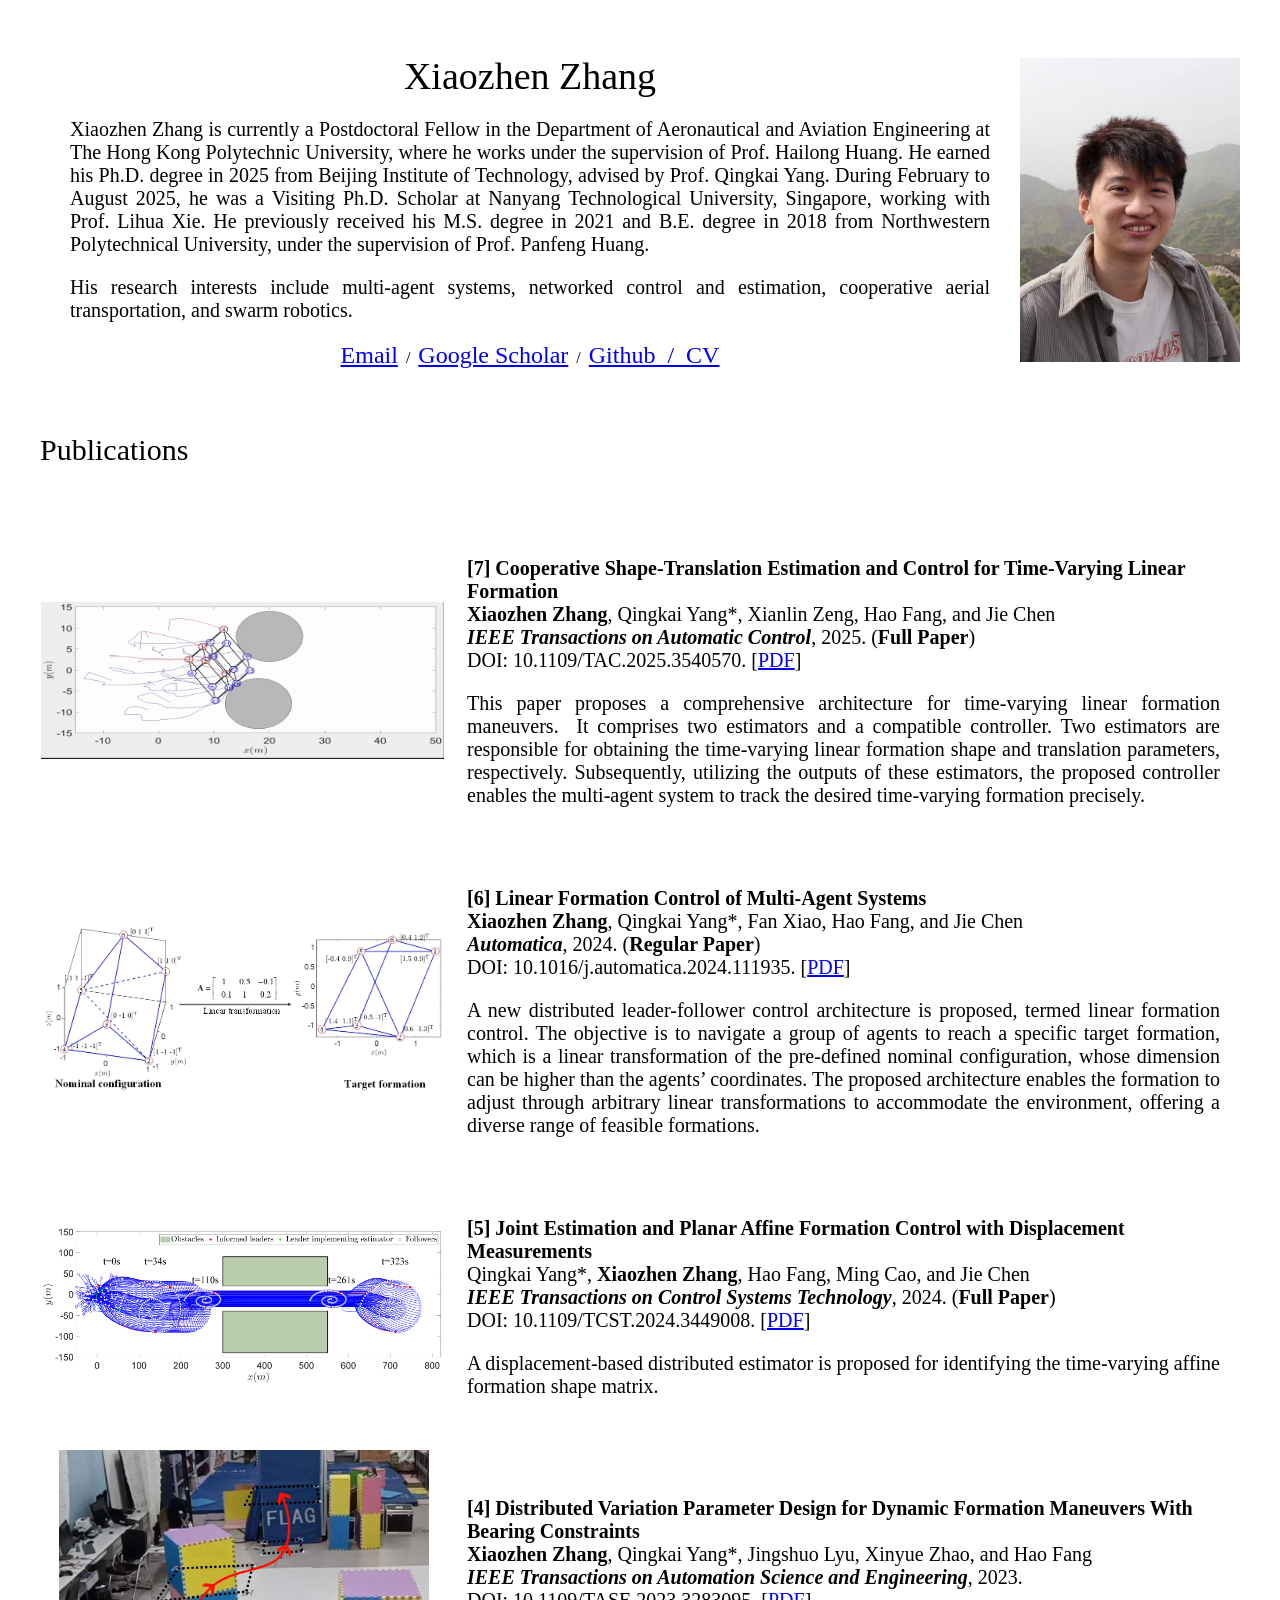
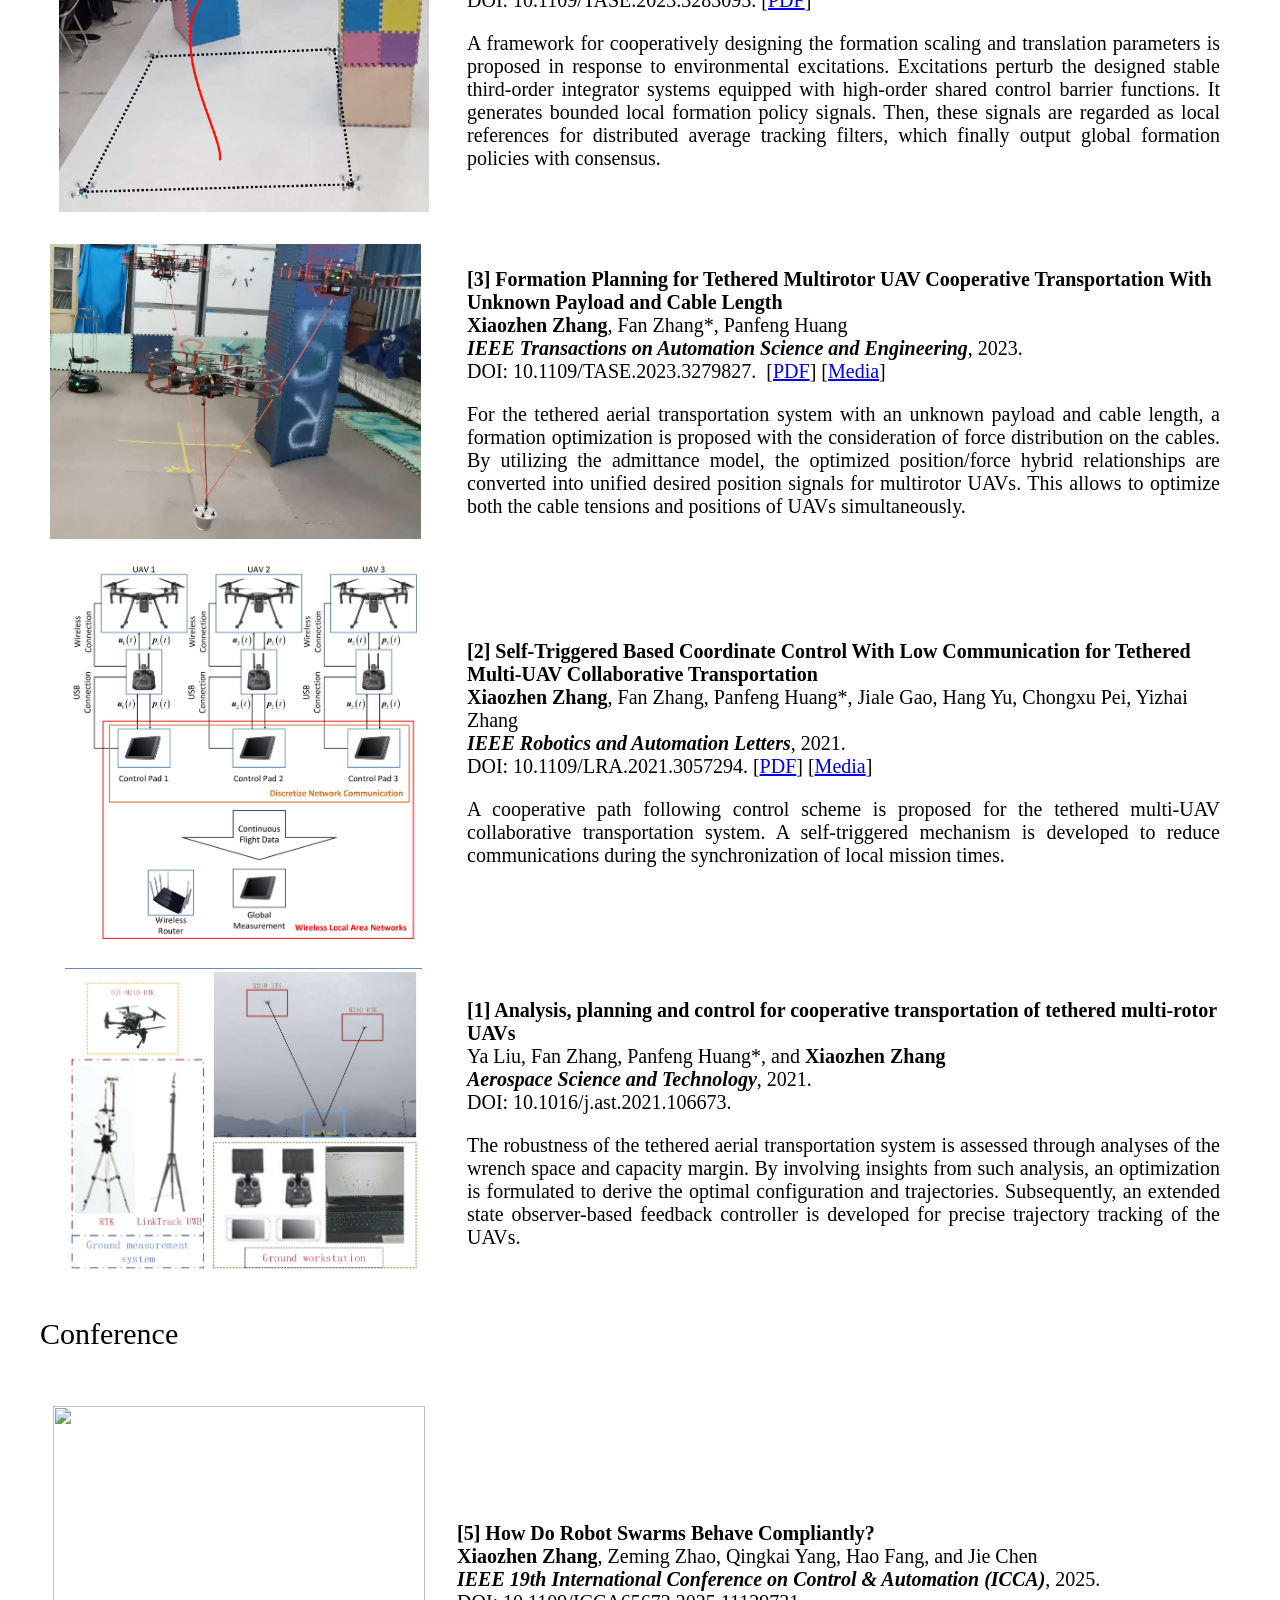
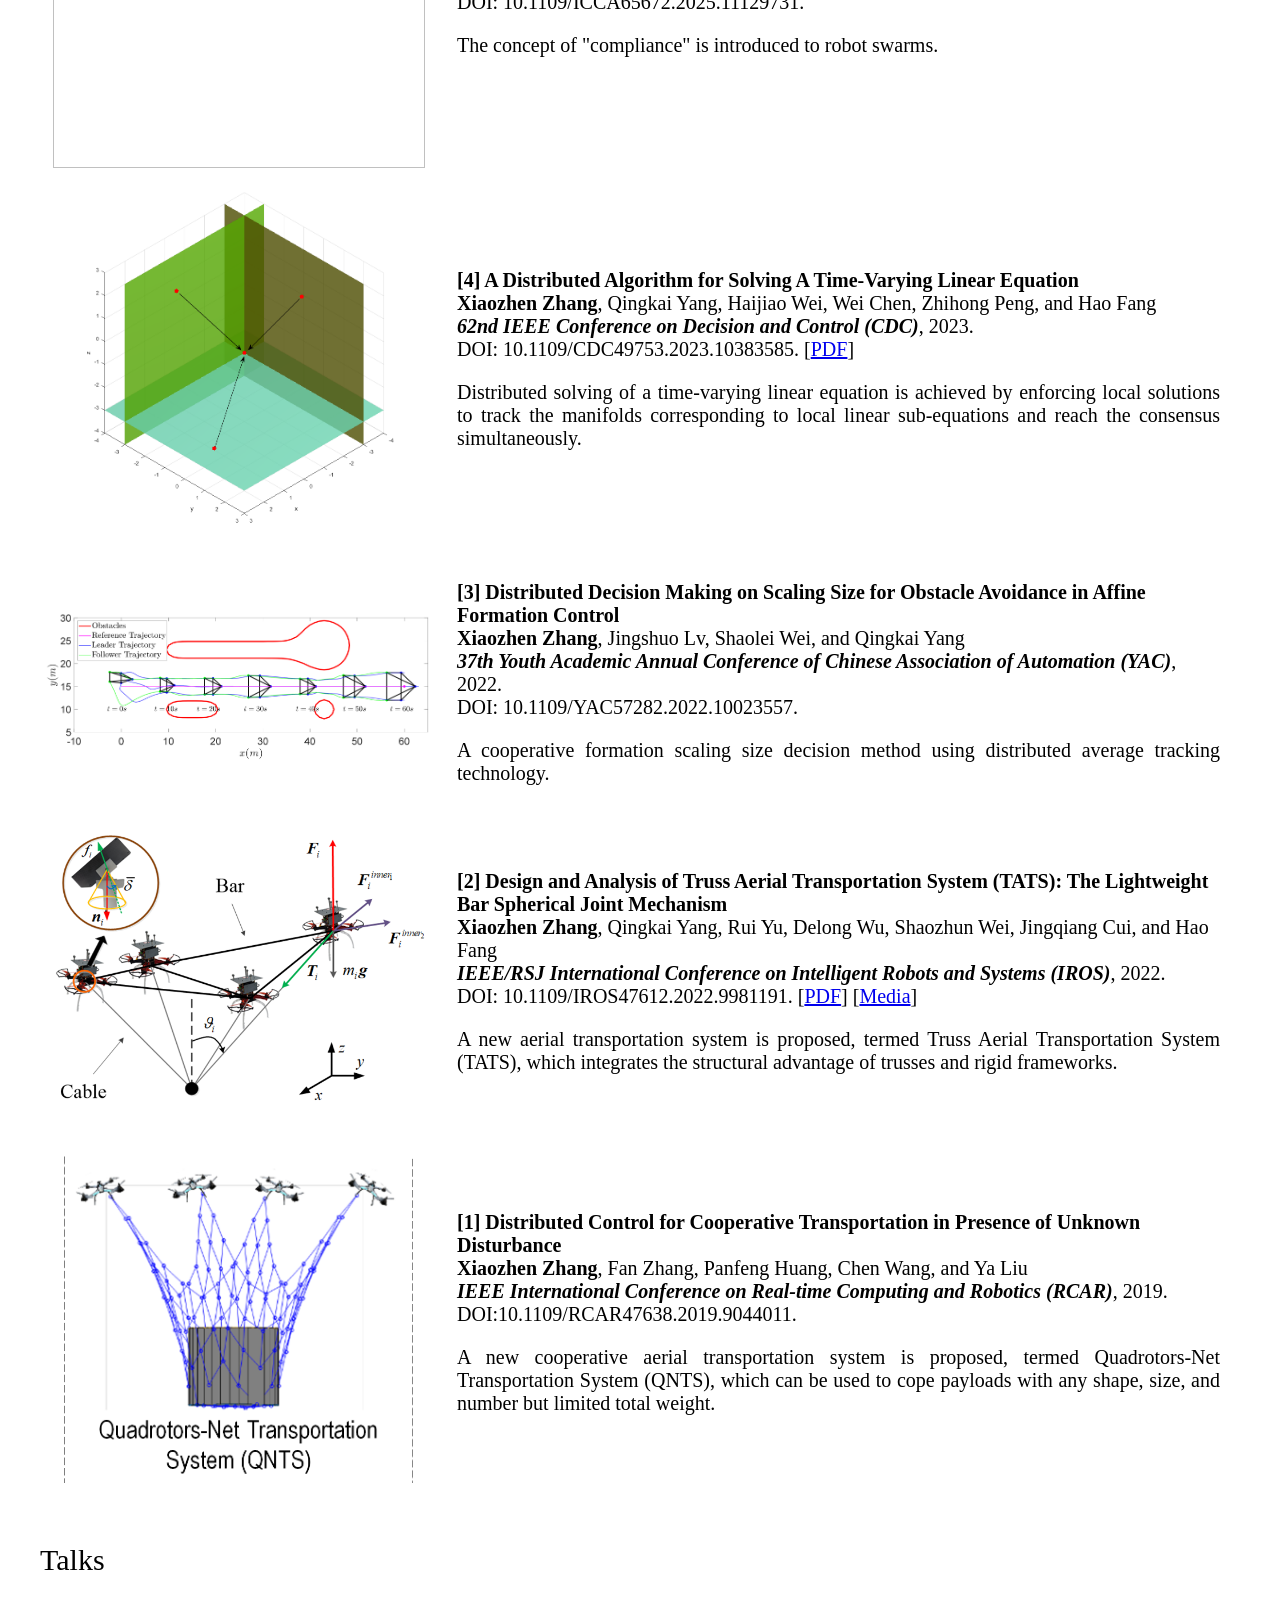
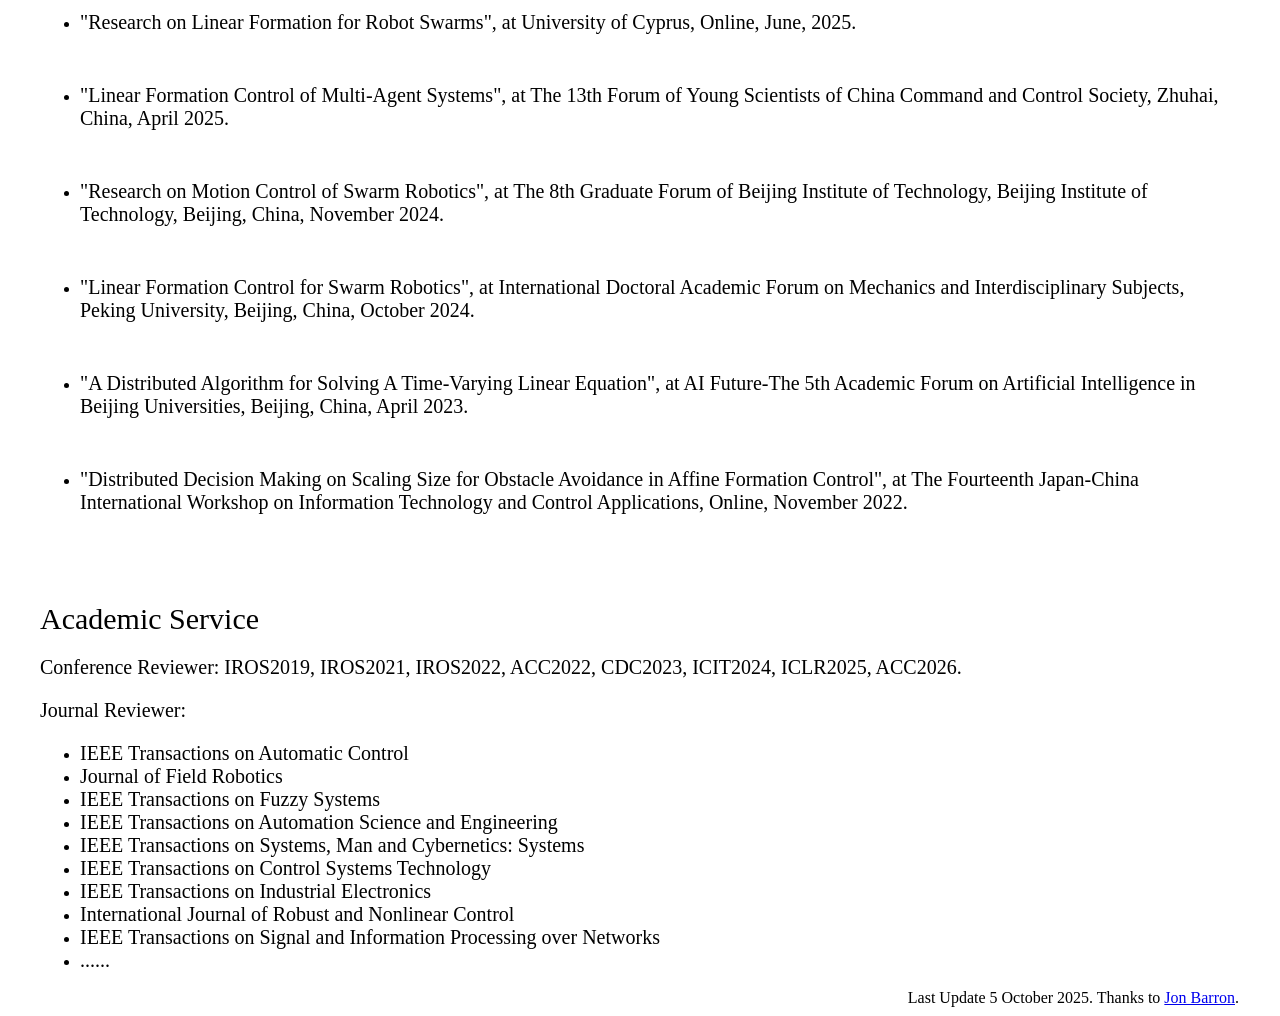
==== commit 10890ac0: "first commit" ====
--- a/index.html
+++ b/index.html
@@ -25,13 +25,13 @@
                         currently a Postdoctoral Fellow in the Department of
                         Aeronautical and Aviation Engineering at The Hong Kong
                         Polytechnic University, where he works under the
-                        supervision of Prof. Hailong Huang. He earned his
-                        Doctorate degree in 2025 from Beijing Institute of
-                        Technology, advised by Prof. Qingkai Yang. During
-                        February to August 2025, he was a Visiting Ph.D. Scholar
-                        at Nanyang Technological University, Singapore, working
-                        with Prof. Lihua Xie. He previously received his M.S.
-                        degree in 2021 and B.E. degree in 2018 from Northwestern
+                        supervision of Prof. Hailong Huang. He earned his Ph.D.
+                        degree in 2025 from Beijing Institute of Technology,
+                        advised by Prof. Qingkai Yang. During February to August
+                        2025, he was a Visiting Ph.D. Scholar at Nanyang
+                        Technological University, Singapore, working with Prof.
+                        Lihua Xie. He previously received his M.S. degree in
+                        2021 and B.E. degree in 2018 from Northwestern
                         Polytechnical University, under the supervision of Prof.
                         Panfeng Huang.</span><span style="font-family: Georgia;"></span></p>
                     <span style="font-family: Georgia;"> </span>
@@ -482,20 +482,40 @@
 
                         style="font-family: Georgia;">Conference Reviewer:
                         IROS2019, IROS2021, IROS2022, ACC2022, CDC2023,
-                        ICIT2024, ICLR2025, ACC2025.</span></p>
+                        ICIT2024, ICLR2025, ACC2026.</span></p>
                     <span style="font-family: Georgia;"> </span>
                     <p style="font-size: 20px; color: black; font-style: normal; font-variant-ligatures: normal; font-variant-caps: normal; font-weight: 400; letter-spacing: normal; text-indent: 0px; text-transform: none; white-space: normal; word-spacing: 0px; -webkit-text-stroke-width: 0px; text-decoration-style: initial; text-decoration-color: initial; text-align: justify;"><span 
-                        style="font-family: Georgia;">Journal Reviewer: IEEE
-                        Transactions on Automatic Control, IEEE Transactions on
-                        Automation Science and Engineering, IEEE Transactions on
-                        Fuzzy Systems, IEEE Transactions on Control Systems
-                        Technology, IEEE Transactions on Industrial Electronics,
-                        International Journal of Robust and Nonlinear Control,
-                        IEEE Transactions on Signal and Information Processing
-                        over Networks, Journal of Advanced Computational
-                        Intelligence and Intelligent Informatics, Autonomous
-                        Intelligent Systems.</span></p>
+                        style="font-family: Georgia;">Journal Reviewer: <br>
+                      </span></p>
+                    <ul>
+                      <li><span style="font-size: 20px; font-family: Georgia;">IEEE
+                          Transactions on Automatic Control</span></li>
+                      <li><span style=" font-size: 20px; font-family: Georgia;">Journal
+                          of Field Robotics</span></li>
+                      <li><span style="font-size: 20px;font-family: Georgia;">IEEE
+                          Transactions on Fuzzy Systems</span></li>
+                      <li><span style="font-size: 20px;font-family: Georgia;">IEEE
+                          Transactions on Automation Science and Engineering</span></li>
+                      <li><span style=" font-size: 20px;font-family: Georgia;">IEEE
+                          Transactions on Systems, Man and Cybernetics: Systems<br>
+                        </span></li>
+                      <li><span style="font-size: 20px;font-family: Georgia;">IEEE
+                          Transactions on Control Systems Technology<br>
+                        </span></li>
+                      <li><span style="font-size: 20px;font-family: Georgia;">IEEE
+                          Transactions on Industrial Electronics<br>
+                        </span></li>
+                      <li><span style="font-size: 20px;font-family: Georgia;">International
+                          Journal of Robust and Nonlinear Control<br>
+                        </span></li>
+                      <li><span style="font-size: 20px;font-family: Georgia;">IEEE
+                          Transactions on Signal and Information Processing over
+                          Networks<br>
+                        </span></li>
+                      <li><span style=" font-size: 20px;font-family: Georgia;">......<br>
+                        </span></li>
+                    </ul>
                     <p></p>
                     <p style="text-align:right;font-size:small;"></p>
                   </td>
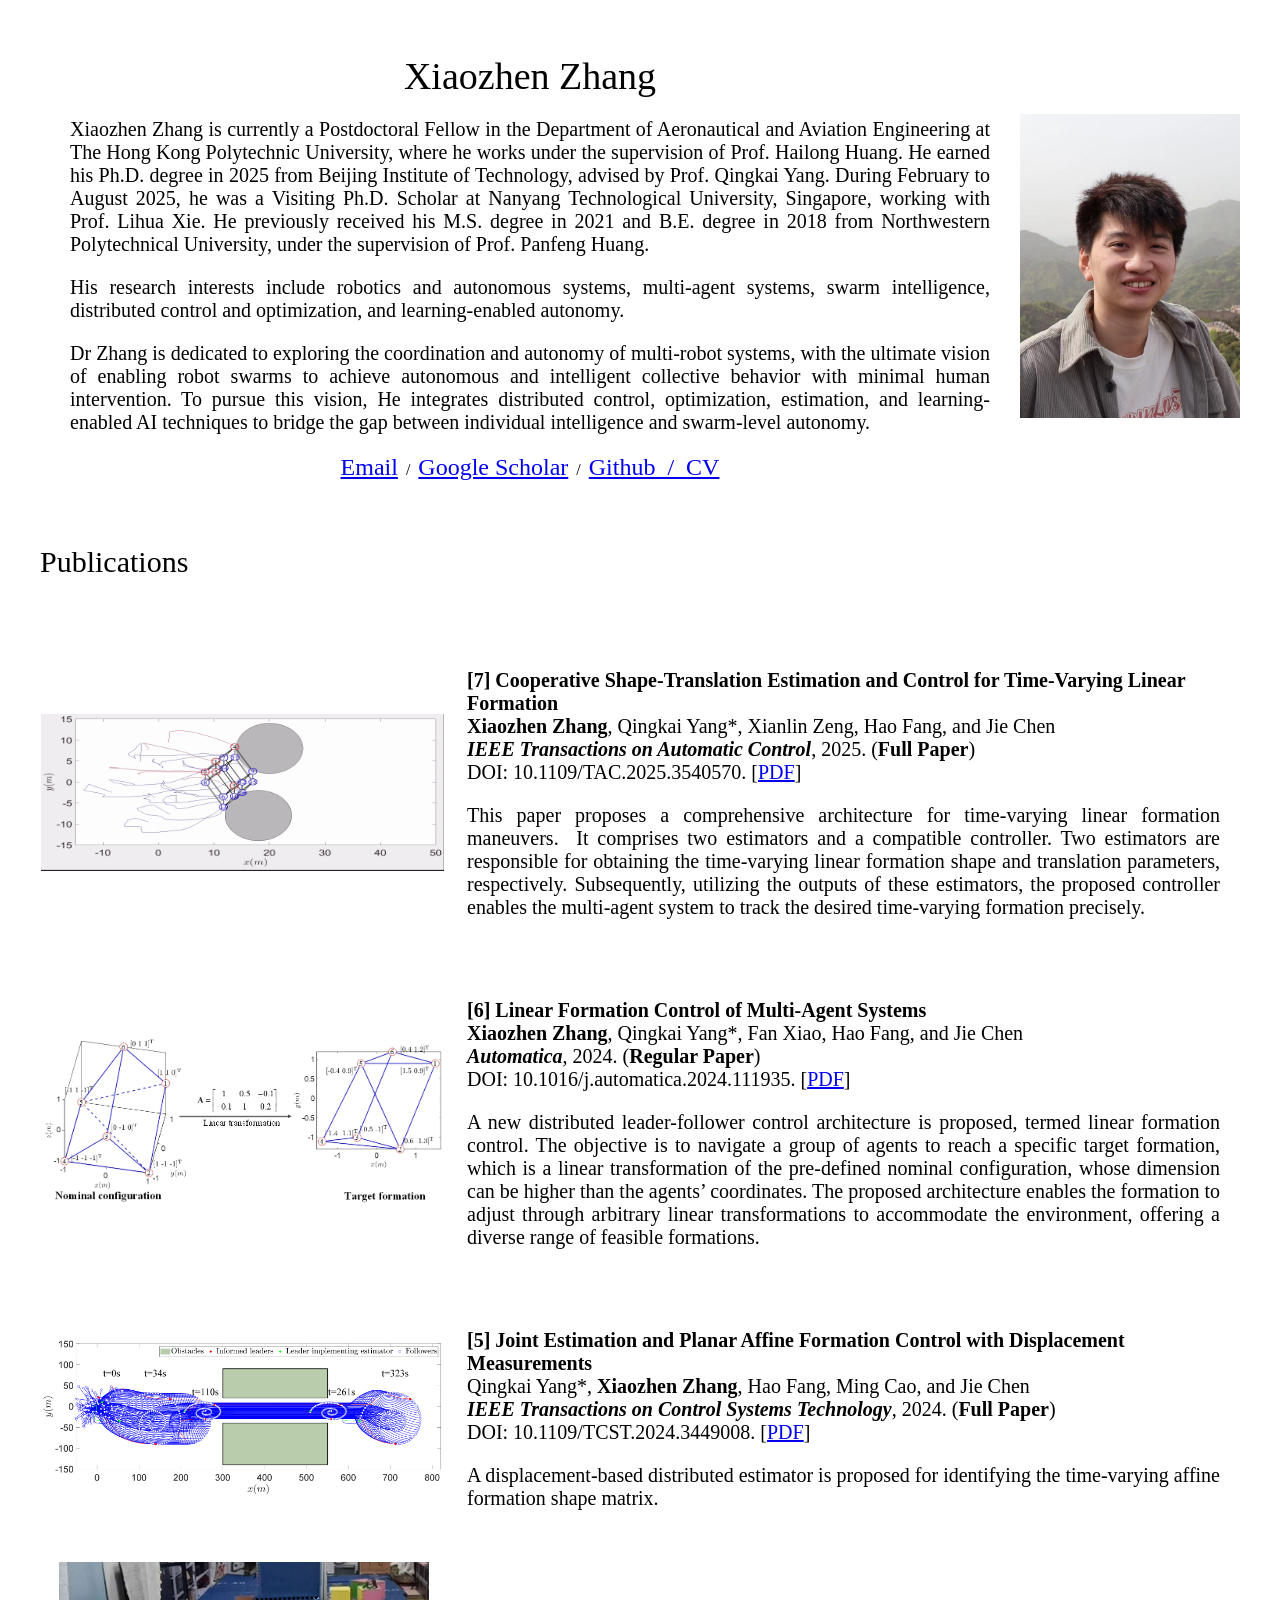
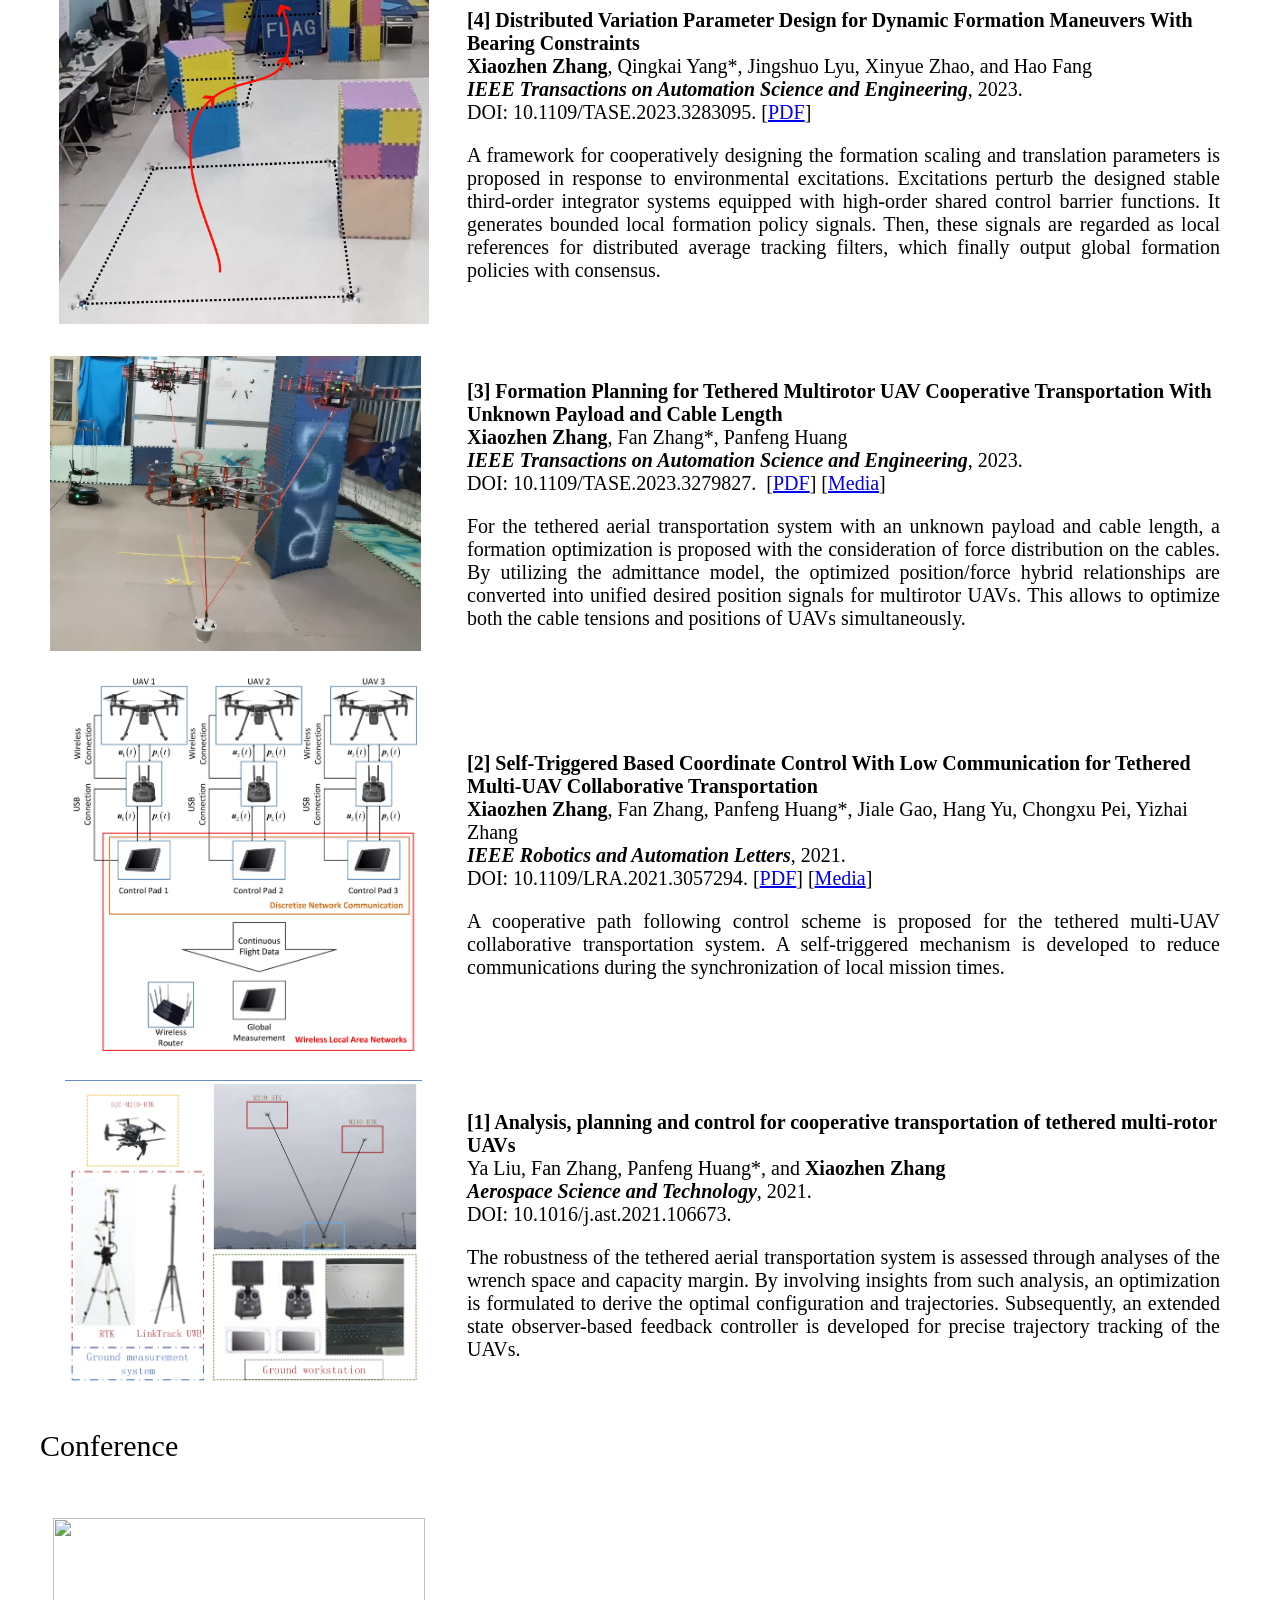
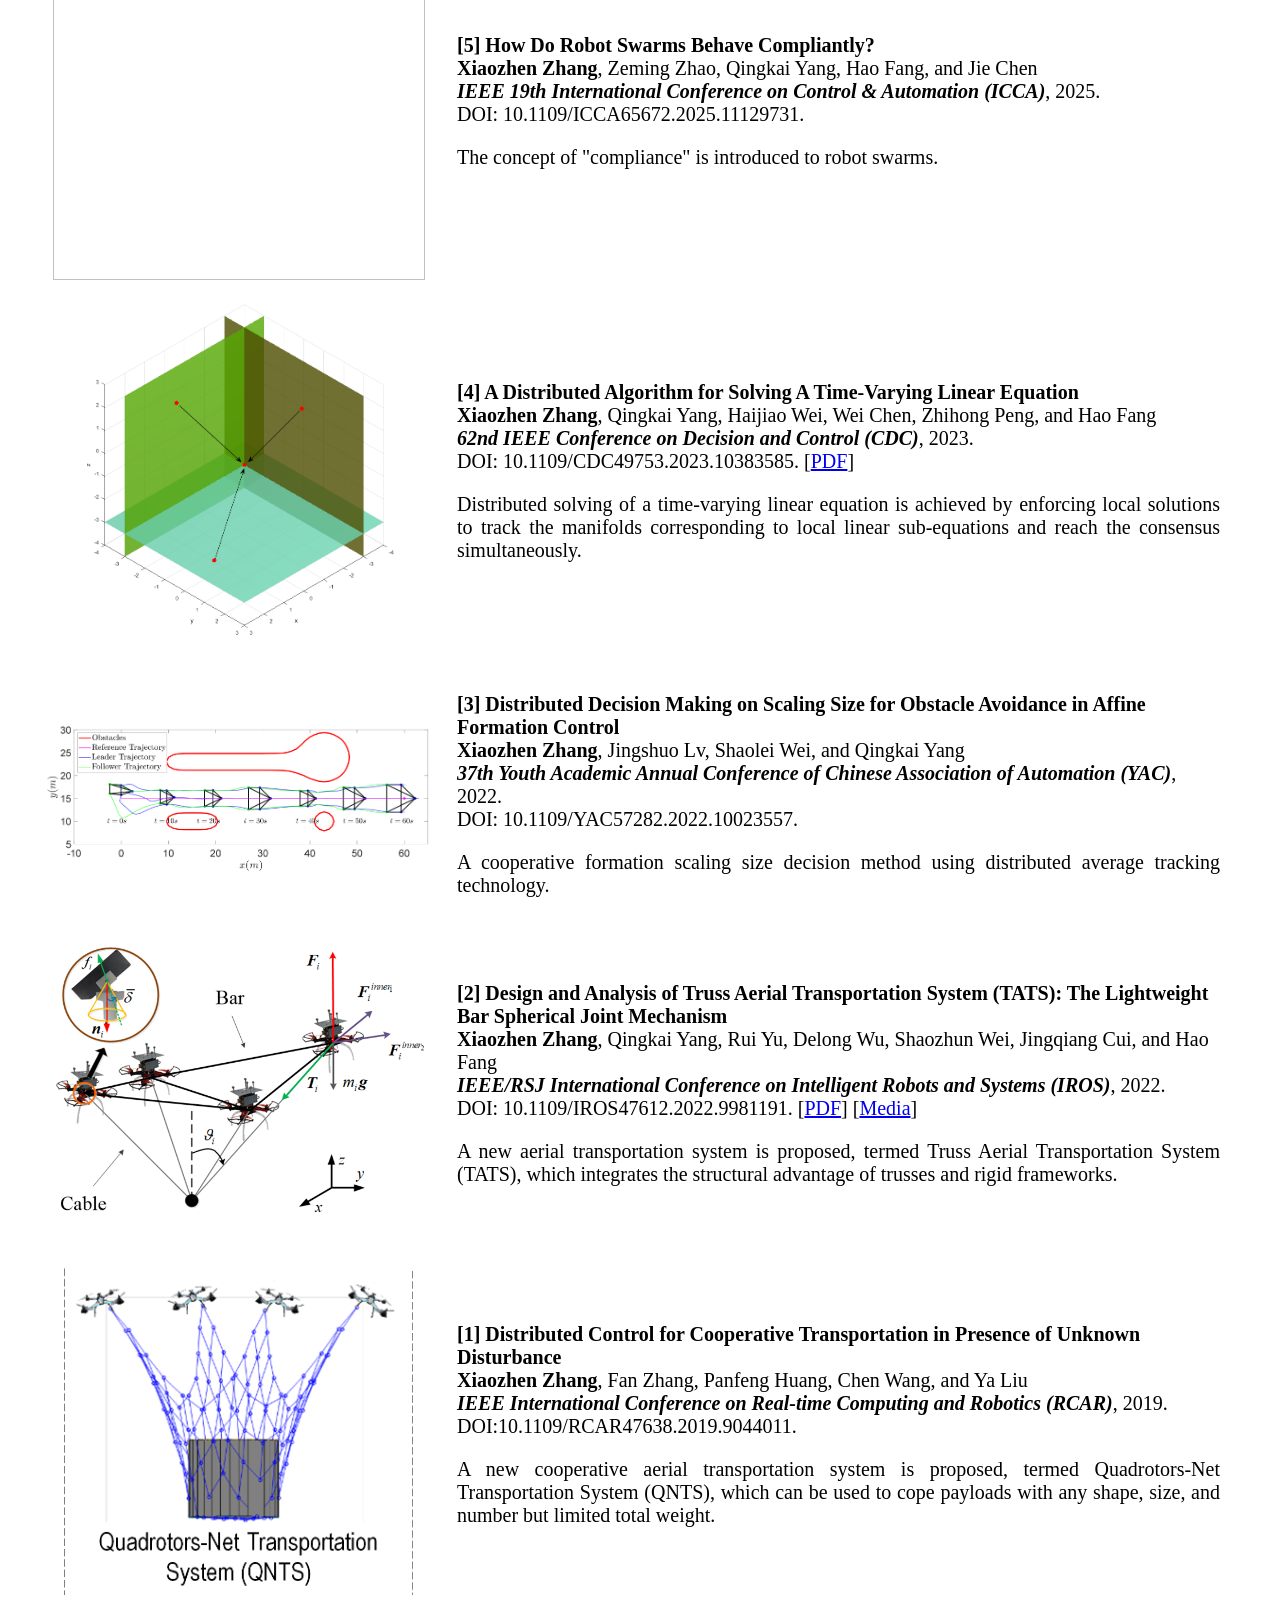
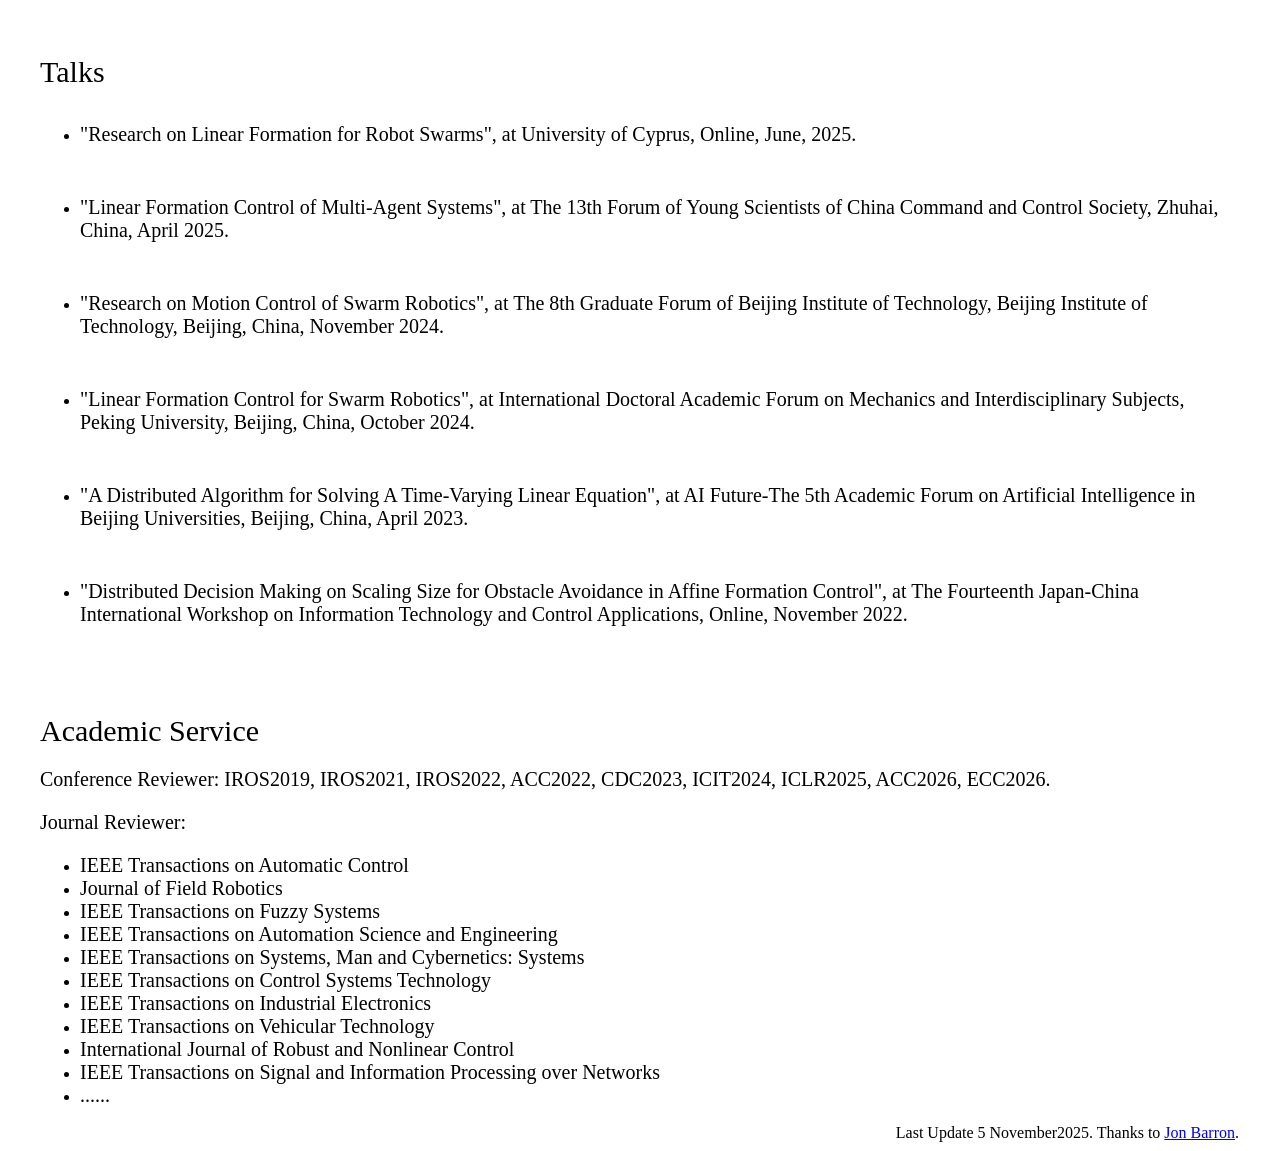
==== commit cba91a02: "first commit" ====
--- a/index.html
+++ b/index.html
@@ -38,9 +38,29 @@
                     <p style="font-size: 20px; color: black; font-style: normal; font-variant-ligatures: normal; font-variant-caps: normal; font-weight: 400; letter-spacing: normal; text-align: justify; text-indent: 0px; text-transform: none; white-space: normal; word-spacing: 0px; -webkit-text-stroke-width: 0px; text-decoration-style: initial; text-decoration-color: initial;"><span 
                         style="font-family: Georgia;">His research interests
-                        include multi-agent systems, networked control and
-                        estimation, cooperative aerial transportation, and swarm
-                        robotics.</span></p>
+                        include </span><span style="font-family: Georgia;"><span+
+                          style="font-family: Georgia;">robotics and autonomous
+                          systems, </span>multi-agent systems, </span><span style="font-family: Georgia;"><span+
+                          style="font-family: Georgia;">swarm intelligence</span>,
+                      </span><span style="font-family: Georgia;"><span style="font-family: Georgia;">distributed
+                          control and optimization</span>, and </span><span style="font-family: Georgia;"><span+
+                          style="font-family: Georgia;">learning-enabled
+                          autonomy</span>.</span></p>
+                    <p style="font-size: 20px; color: black; font-style: normal; font-variant-ligatures: normal; font-variant-caps: normal; font-weight: 400; letter-spacing: normal; text-align: justify; text-indent: 0px; text-transform: none; white-space: normal; word-spacing: 0px; -webkit-text-stroke-width: 0px; text-decoration-style: initial; text-decoration-color: initial;"><span+
+                        style="font-family: Georgia;">Dr Zhang is dedicated to
+                        exploring the coordination and autonomy of multi-robot
+                        systems, with the ultimate vision of enabling robot
+                        swarms to achieve autonomous and intelligent collective
+                        behavior with minimal human intervention. To pursue this
+                        vision, He integrates distributed control, optimization,
+                        estimation, and learning-enabled AI techniques to bridge
+                        the gap between individual intelligence and swarm-level
+                        autonomy.<br>
+                      </span></p>
                     <p style="text-align:center"><span style="font-family: Georgia;"><a 
                           href="mailto:jiaozhen@mail.nwpu.edu.cn" style="font-size: 24px;">Email</a>&nbsp;
@@ -482,7 +502,7 @@
 
                         style="font-family: Georgia;">Conference Reviewer:
                         IROS2019, IROS2021, IROS2022, ACC2022, CDC2023,
-                        ICIT2024, ICLR2025, ACC2026.</span></p>
+                        ICIT2024, ICLR2025, ACC2026, ECC2026.</span></p>
                     <span style="font-family: Georgia;"> </span>
                     <p style="font-size: 20px; color: black; font-style: normal; font-variant-ligatures: normal; font-variant-caps: normal; font-weight: 400; letter-spacing: normal; text-indent: 0px; text-transform: none; white-space: normal; word-spacing: 0px; -webkit-text-stroke-width: 0px; text-decoration-style: initial; text-decoration-color: initial; text-align: justify;"><span 
@@ -491,20 +511,22 @@
                     <ul>
                       <li><span style="font-size: 20px; font-family: Georgia;">IEEE
                           Transactions on Automatic Control</span></li>
-                      <li><span style=" font-size: 20px; font-family: Georgia;">Journal
+                      <li><span style=" font-size: 20px; font-family: Georgia;">Journal
                           of Field Robotics</span></li>
-                      <li><span style="font-size: 20px;font-family: Georgia;">IEEE
+                      <li><span style="font-size: 20px;font-family: Georgia;">IEEE
                           Transactions on Fuzzy Systems</span></li>
-                      <li><span style="font-size: 20px;font-family: Georgia;">IEEE
+                      <li><span style="font-size: 20px;font-family: Georgia;">IEEE
                           Transactions on Automation Science and Engineering</span></li>
-                      <li><span style=" font-size: 20px;font-family: Georgia;">IEEE
+                      <li><span style=" font-size: 20px;font-family: Georgia;">IEEE
                           Transactions on Systems, Man and Cybernetics: Systems<br>
                         </span></li>
-                      <li><span style="font-size: 20px;font-family: Georgia;">IEEE
+                      <li><span style="font-size: 20px;font-family: Georgia;">IEEE
                           Transactions on Control Systems Technology<br>
                         </span></li>
-                      <li><span style="font-size: 20px;font-family: Georgia;">IEEE
-                          Transactions on Industrial Electronics<br>
+                      <li><span style="font-size: 20px;font-family: Georgia;">IEEE
+                          Transactions on Industrial Electronics</span></li>
+                      <li><span style=" font-size: 20px;font-family: Georgia;">IEEE
+                          Transactions on Vehicular Technology<br>
                         </span></li>
                       <li><span style="font-size: 20px;font-family: Georgia;">International
                           Journal of Robust and Nonlinear Control<br>
@@ -521,7 +543,7 @@
                   </td>
                 </tr>
                 <tr align="right">
-                  <td>Last Update 5 October 2025. Thanks to <a href="https://github.com/barron/jonbarron_website"+                  <td>Last Update 5 November2025. Thanks to <a href="https://github.com/barron/jonbarron_website" 
                       target="_blank">Jon Barron</a>.</td>
                 </tr>
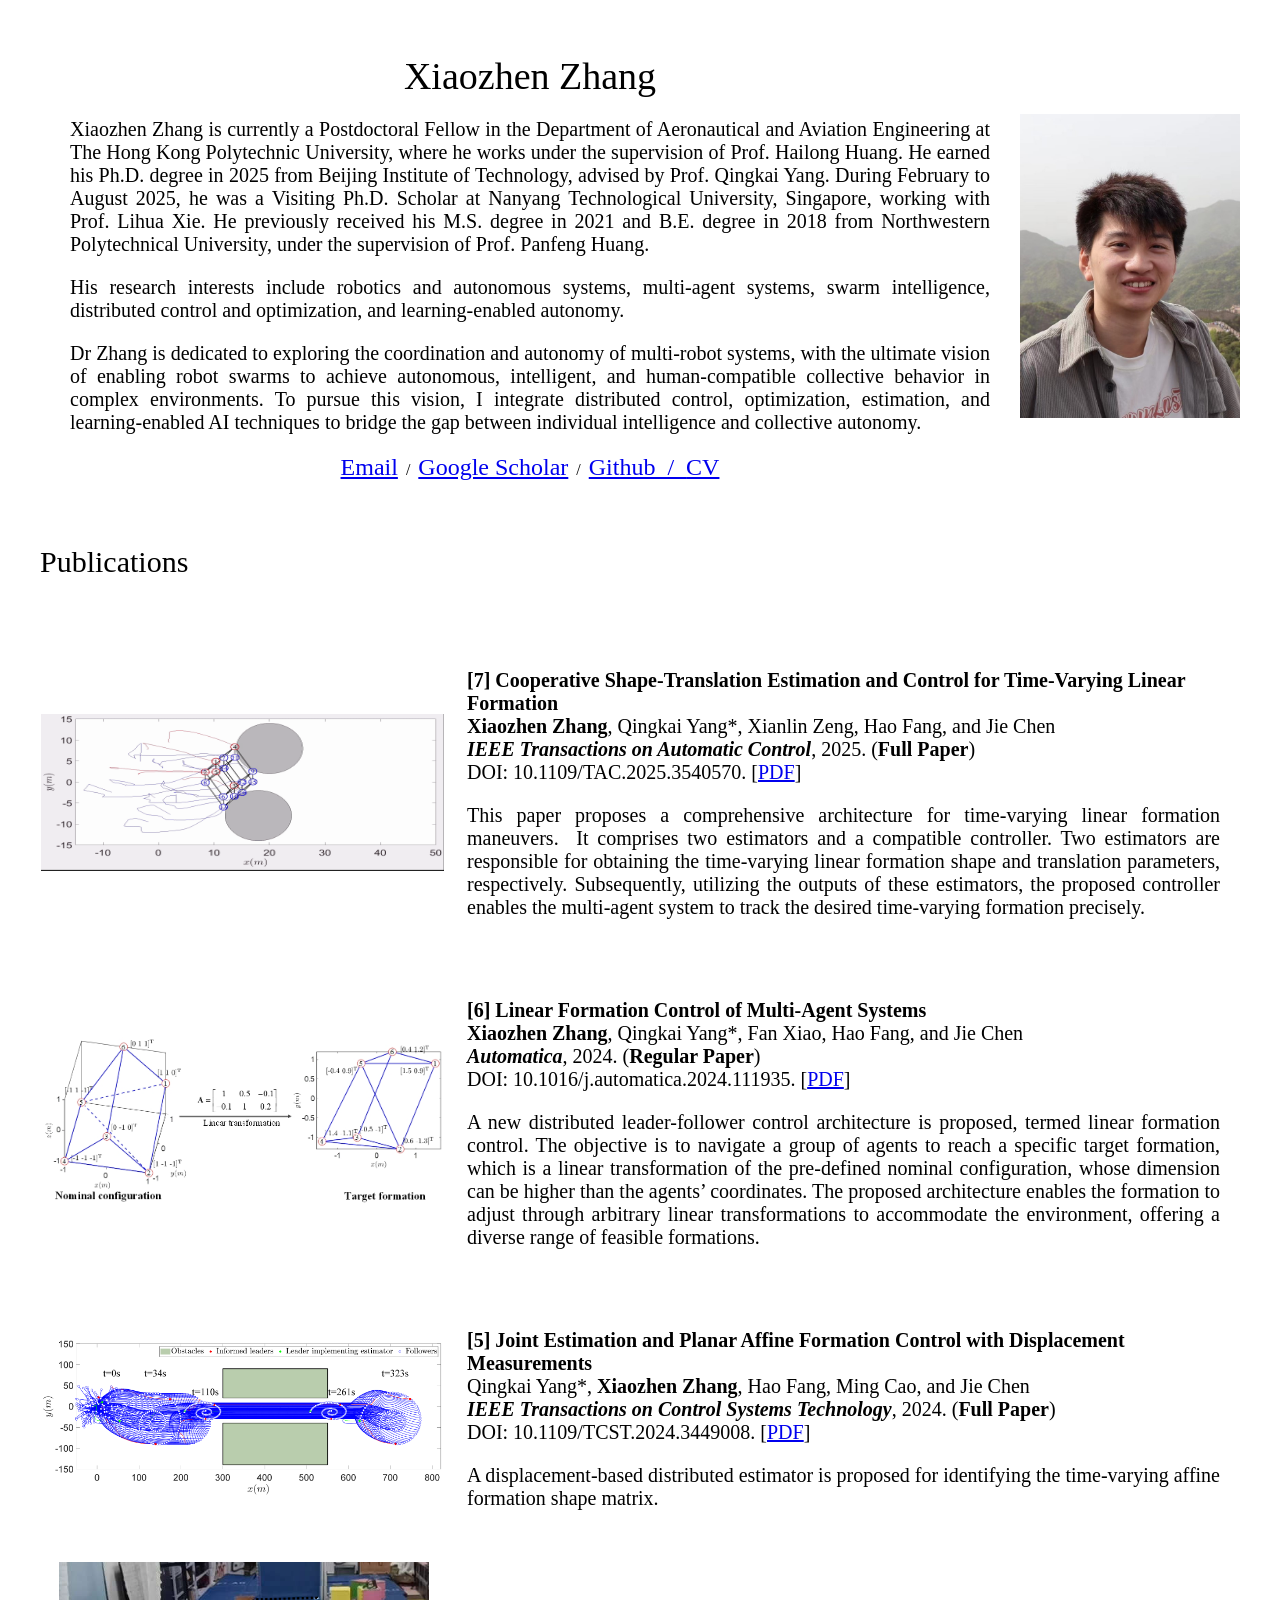
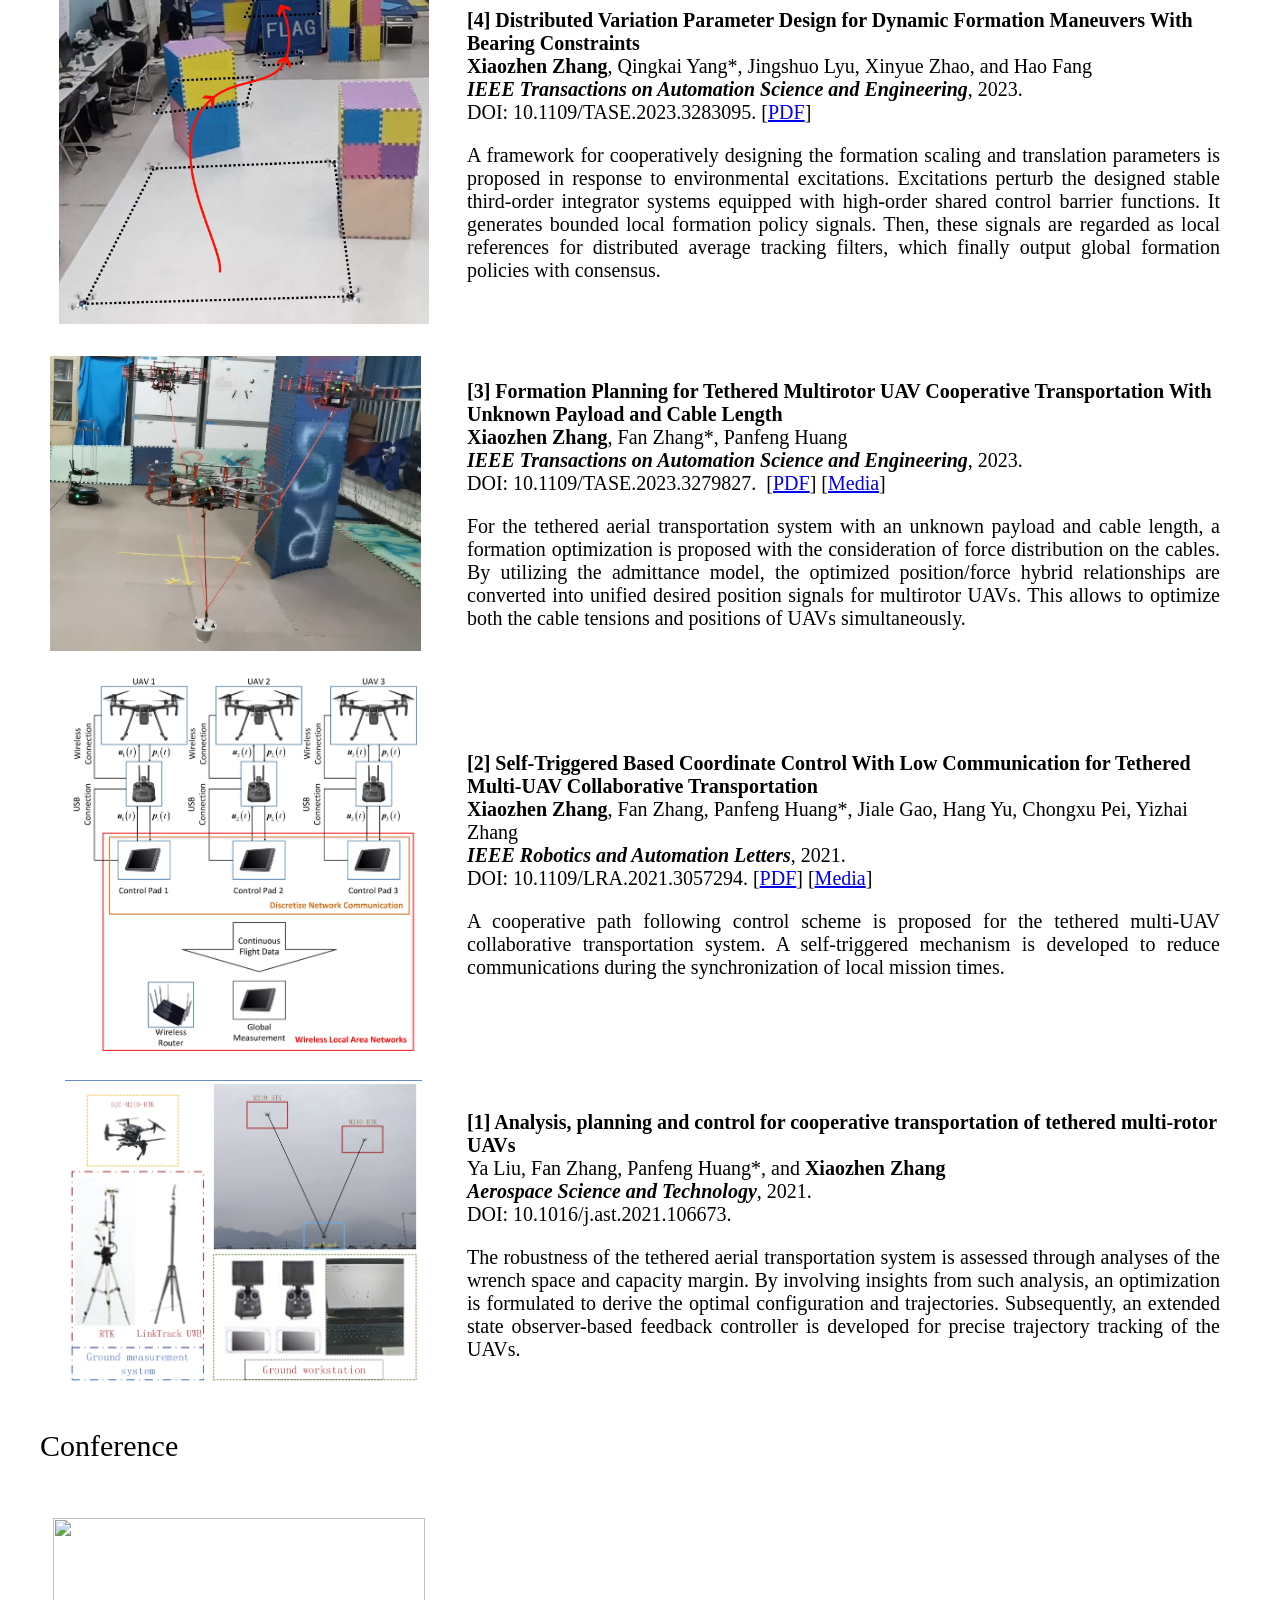
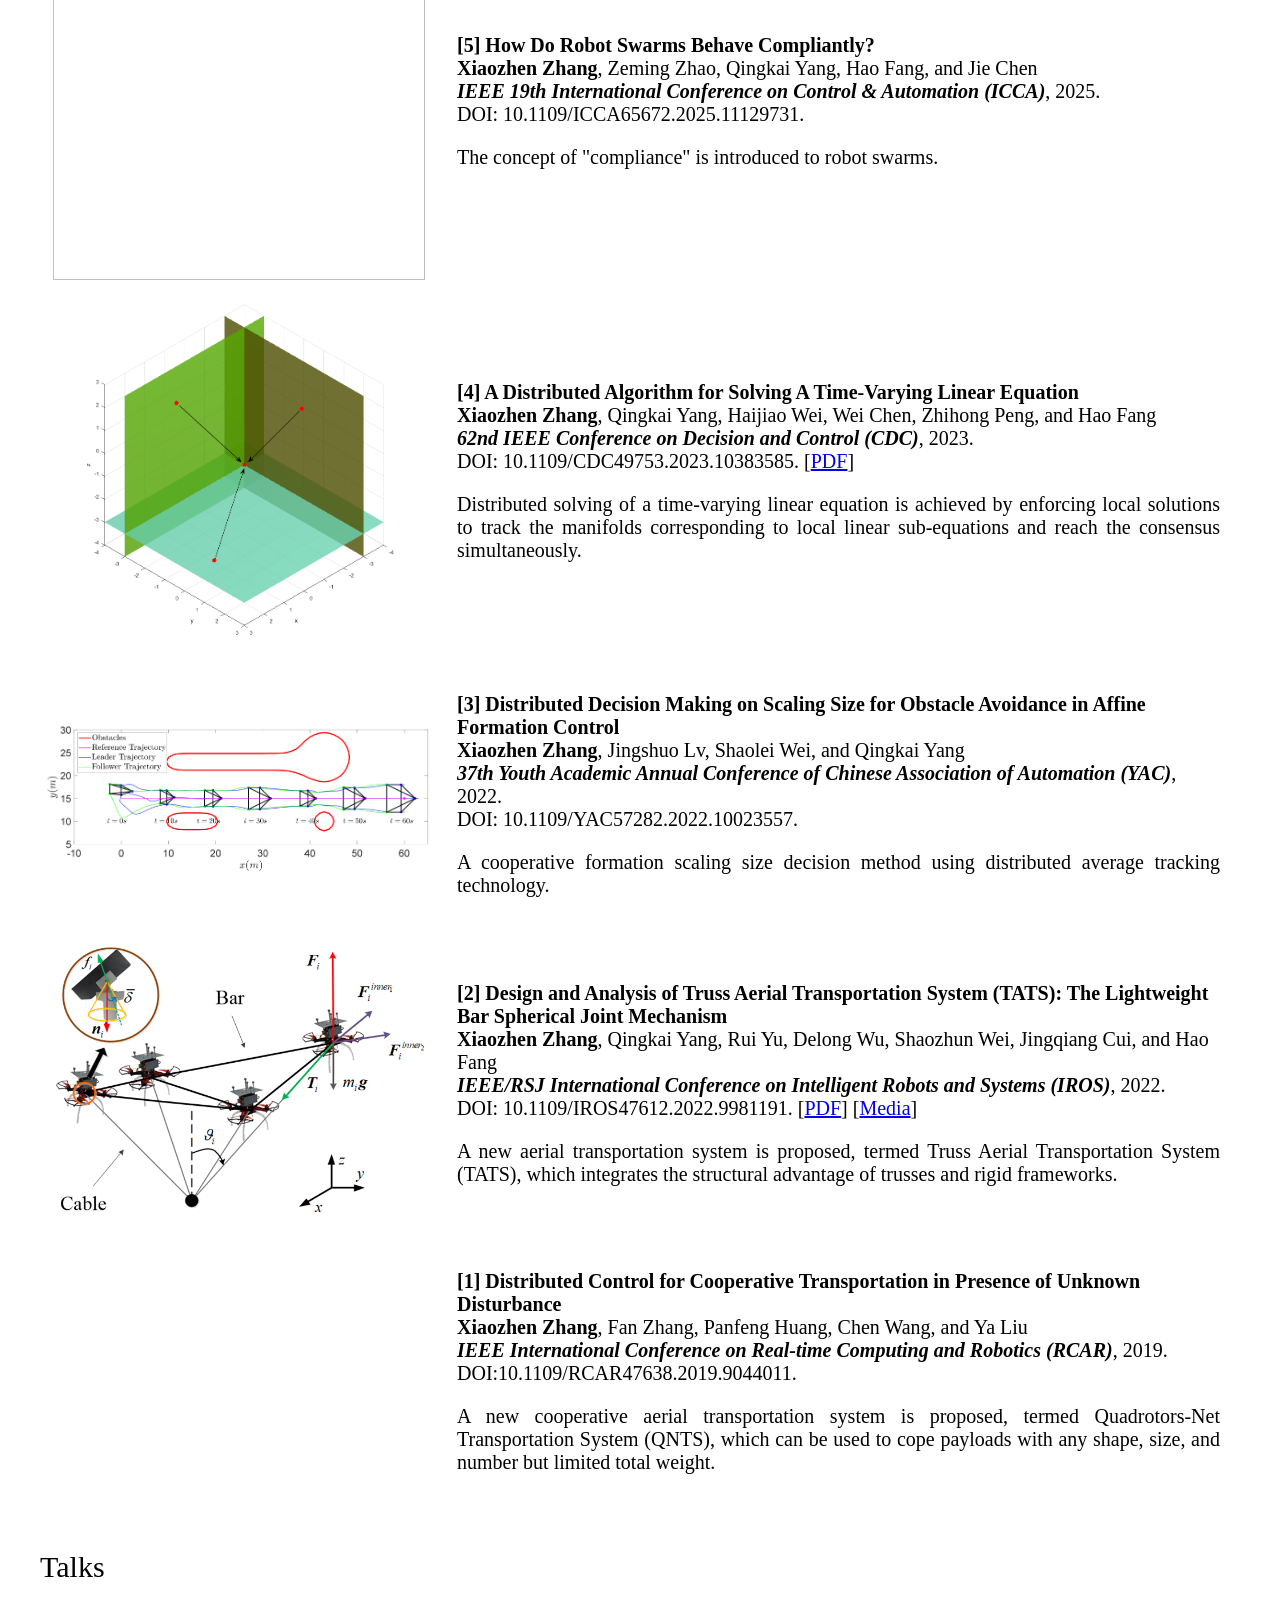
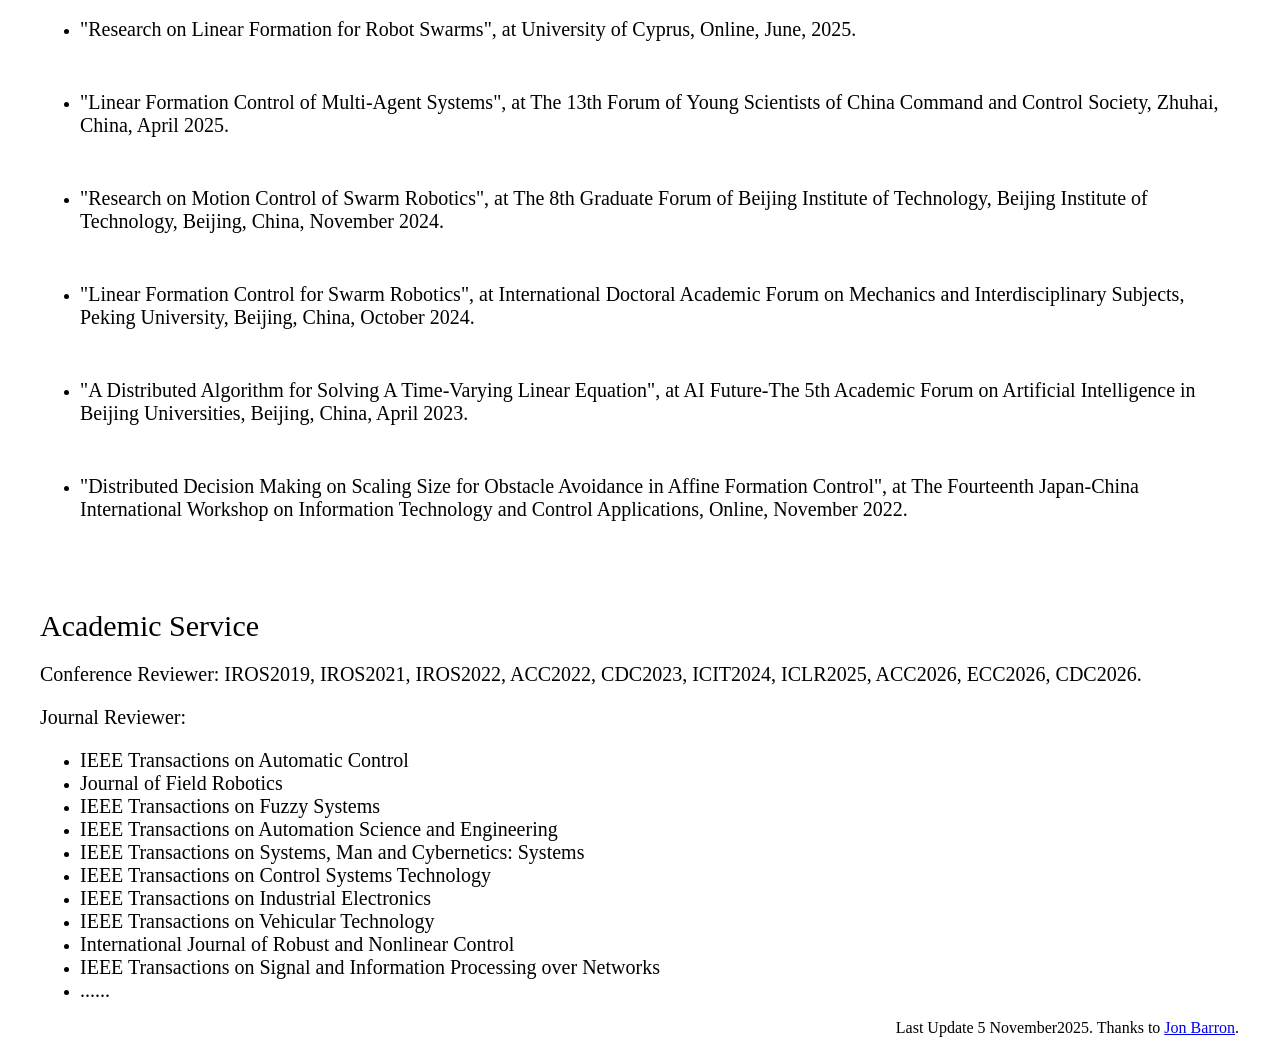
==== commit 37ac2ffc: "first commit" ====
--- a/index.html
+++ b/index.html
@@ -44,7 +44,7 @@
                           systems, </span>multi-agent systems, </span><span style="font-family: Georgia;"><span 
                           style="font-family: Georgia;">swarm intelligence</span>,
-                      </span><span style="font-family: Georgia;"><span style="font-family: Georgia;">distributed
+                      </span><span style="font-family: Georgia;"><span style="font-family: Georgia;">distributed
                           control and optimization</span>, and </span><span style="font-family: Georgia;"><span 
                           style="font-family: Georgia;">learning-enabled
@@ -54,12 +54,12 @@
                         style="font-family: Georgia;">Dr Zhang is dedicated to
                         exploring the coordination and autonomy of multi-robot
                         systems, with the ultimate vision of enabling robot
-                        swarms to achieve autonomous and intelligent collective
-                        behavior with minimal human intervention. To pursue this
-                        vision, He integrates distributed control, optimization,
-                        estimation, and learning-enabled AI techniques to bridge
-                        the gap between individual intelligence and swarm-level
-                        autonomy.<br>
+                        swarms to achieve autonomous, intelligent, and
+                        human-compatible collective behavior in complex
+                        environments. To pursue this vision, I integrate
+                        distributed control, optimization, estimation, and
+                        learning-enabled AI techniques to bridge the gap between
+                        individual intelligence and collective autonomy.<br>
                       </span></p>
                     <p style="text-align:center"><span style="font-family: Georgia;"><a 
@@ -382,7 +382,7 @@
                 <tr onmouseout="alignerf_stop()" onmouseover="alignerf_start()">
                   <td style="padding: 20px; width: 25%; vertical-align: middle; text-align: center;">
                     <br>
-                    <img src="images/2019RCAR.png" alt="" style="width: 349px; height: 327px;"><br>
+                    <br>
                     <script type="text/javascript">
   
           </script> </td>
@@ -502,7 +502,7 @@
 
                         style="font-family: Georgia;">Conference Reviewer:
                         IROS2019, IROS2021, IROS2022, ACC2022, CDC2023,
-                        ICIT2024, ICLR2025, ACC2026, ECC2026.</span></p>
+                        ICIT2024, ICLR2025, ACC2026, ECC2026, CDC2026.</span></p>
                     <span style="font-family: Georgia;"> </span>
                     <p style="font-size: 20px; color: black; font-style: normal; font-variant-ligatures: normal; font-variant-caps: normal; font-weight: 400; letter-spacing: normal; text-indent: 0px; text-transform: none; white-space: normal; word-spacing: 0px; -webkit-text-stroke-width: 0px; text-decoration-style: initial; text-decoration-color: initial; text-align: justify;"><span 
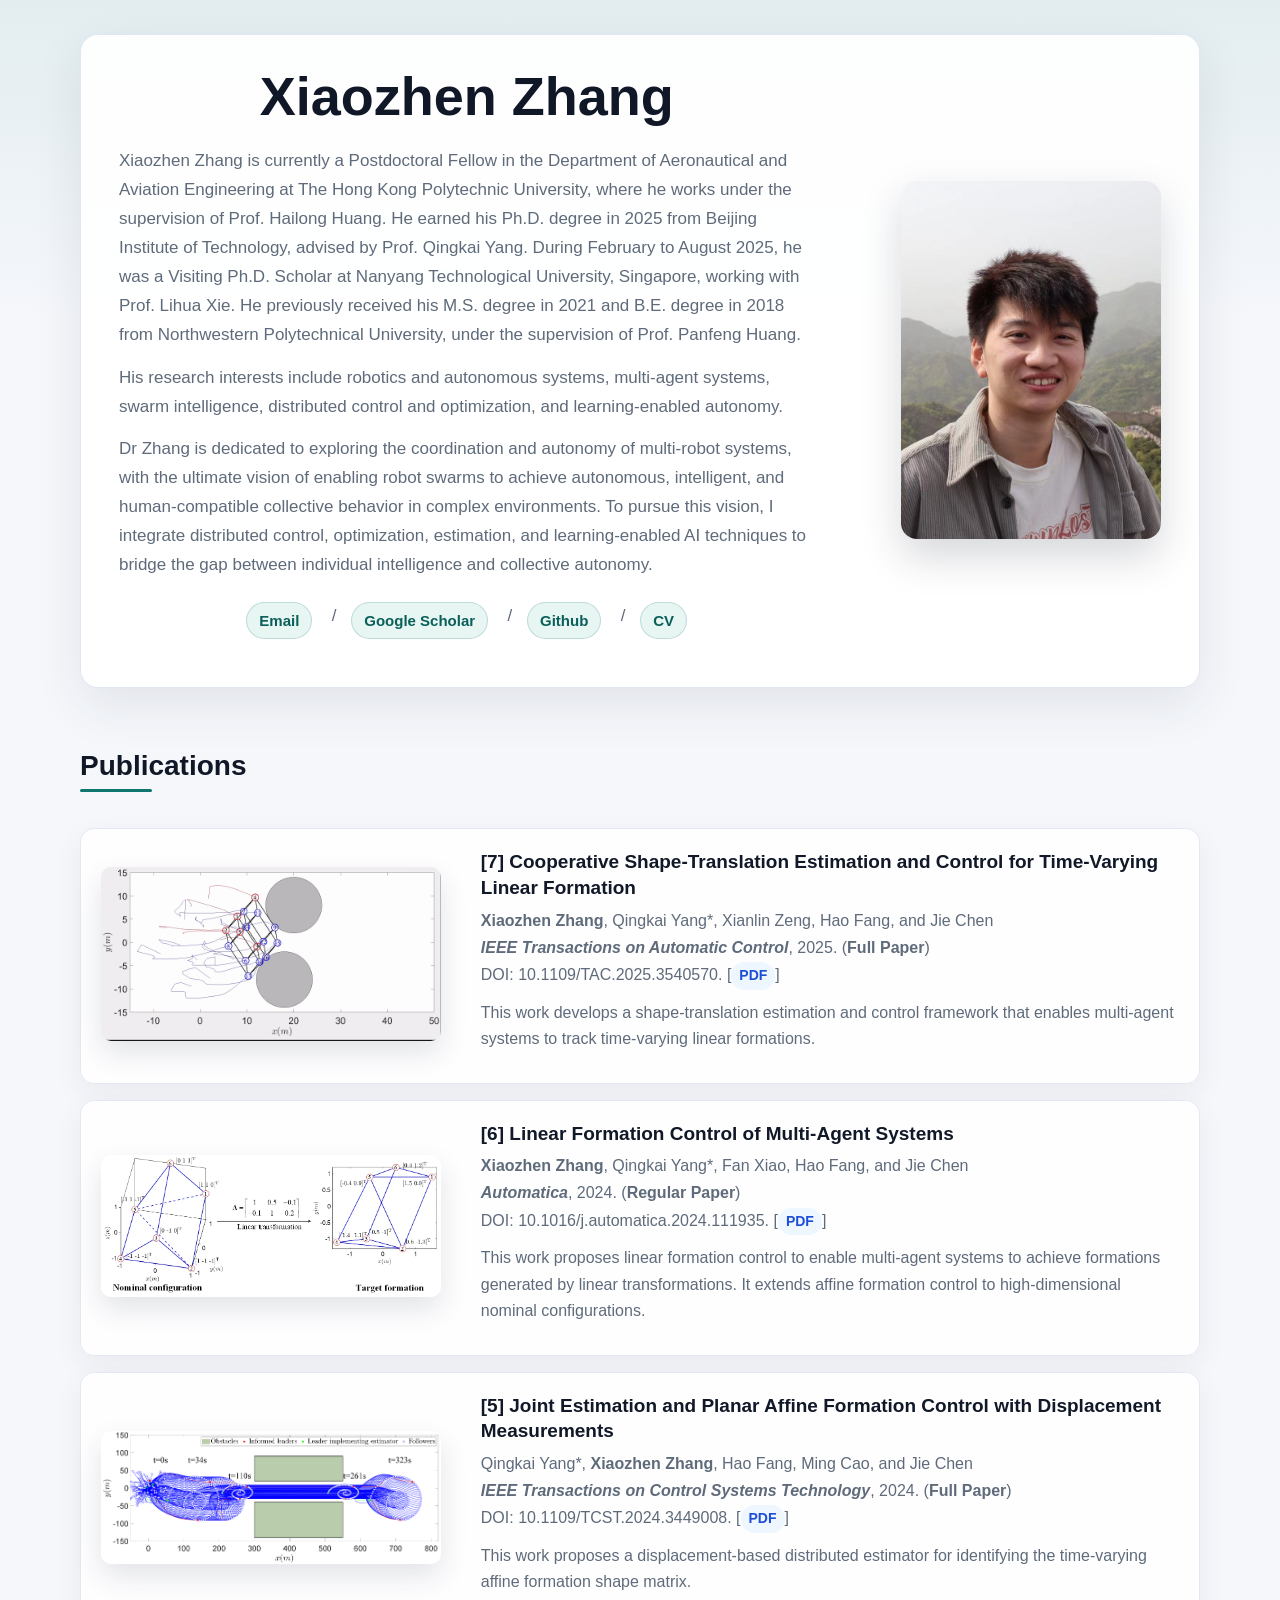
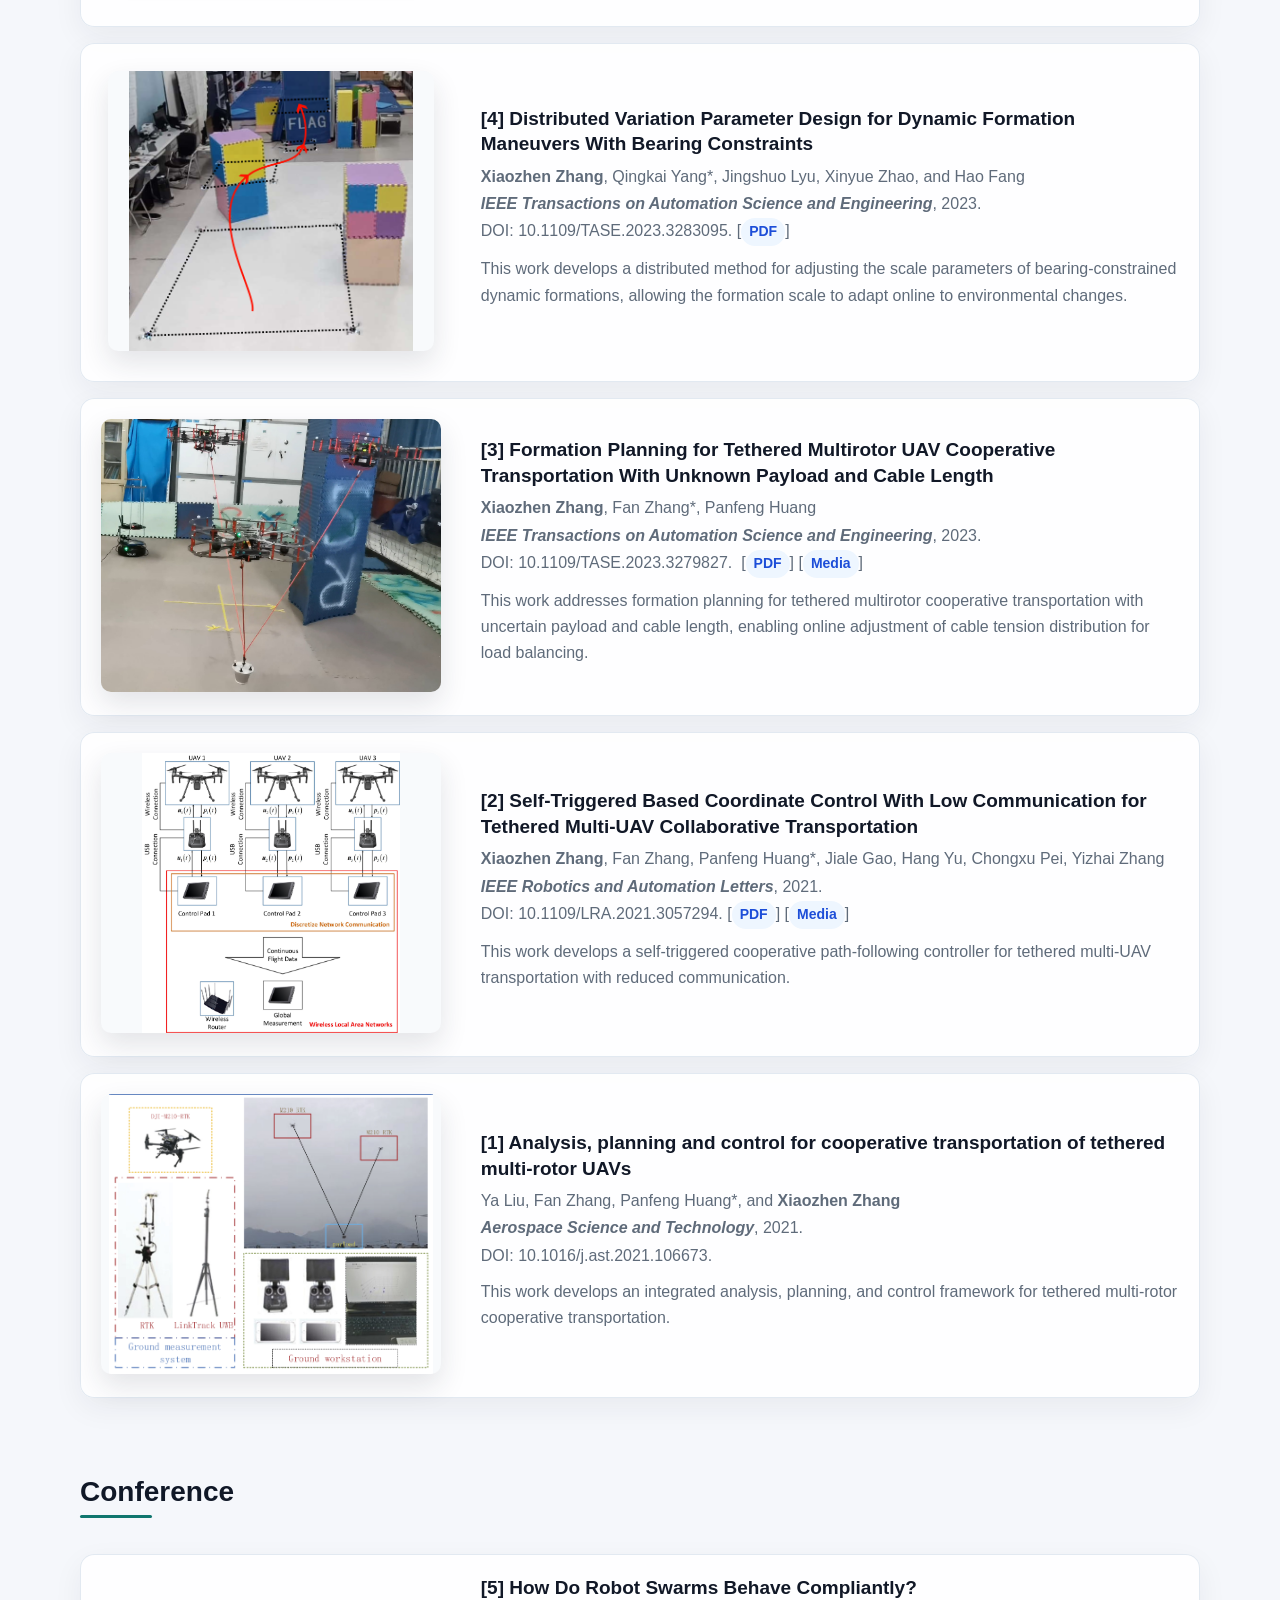
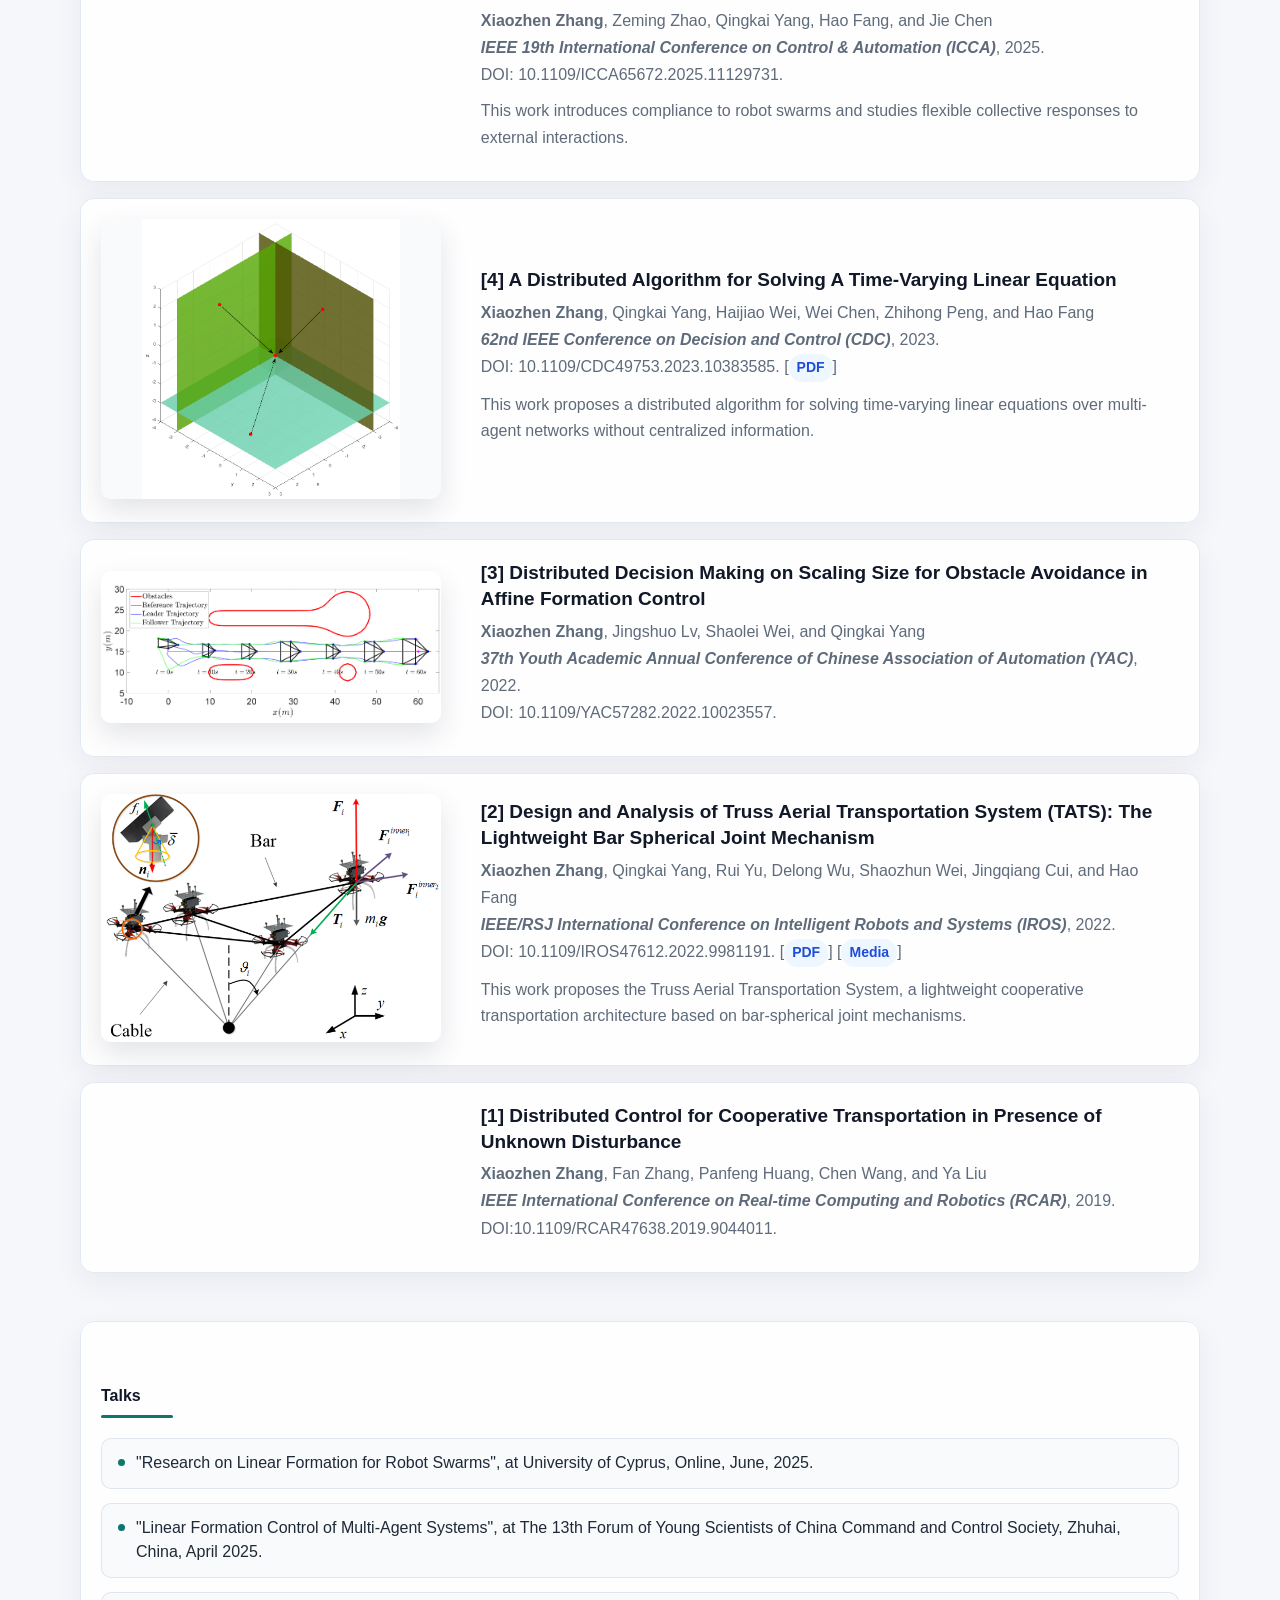
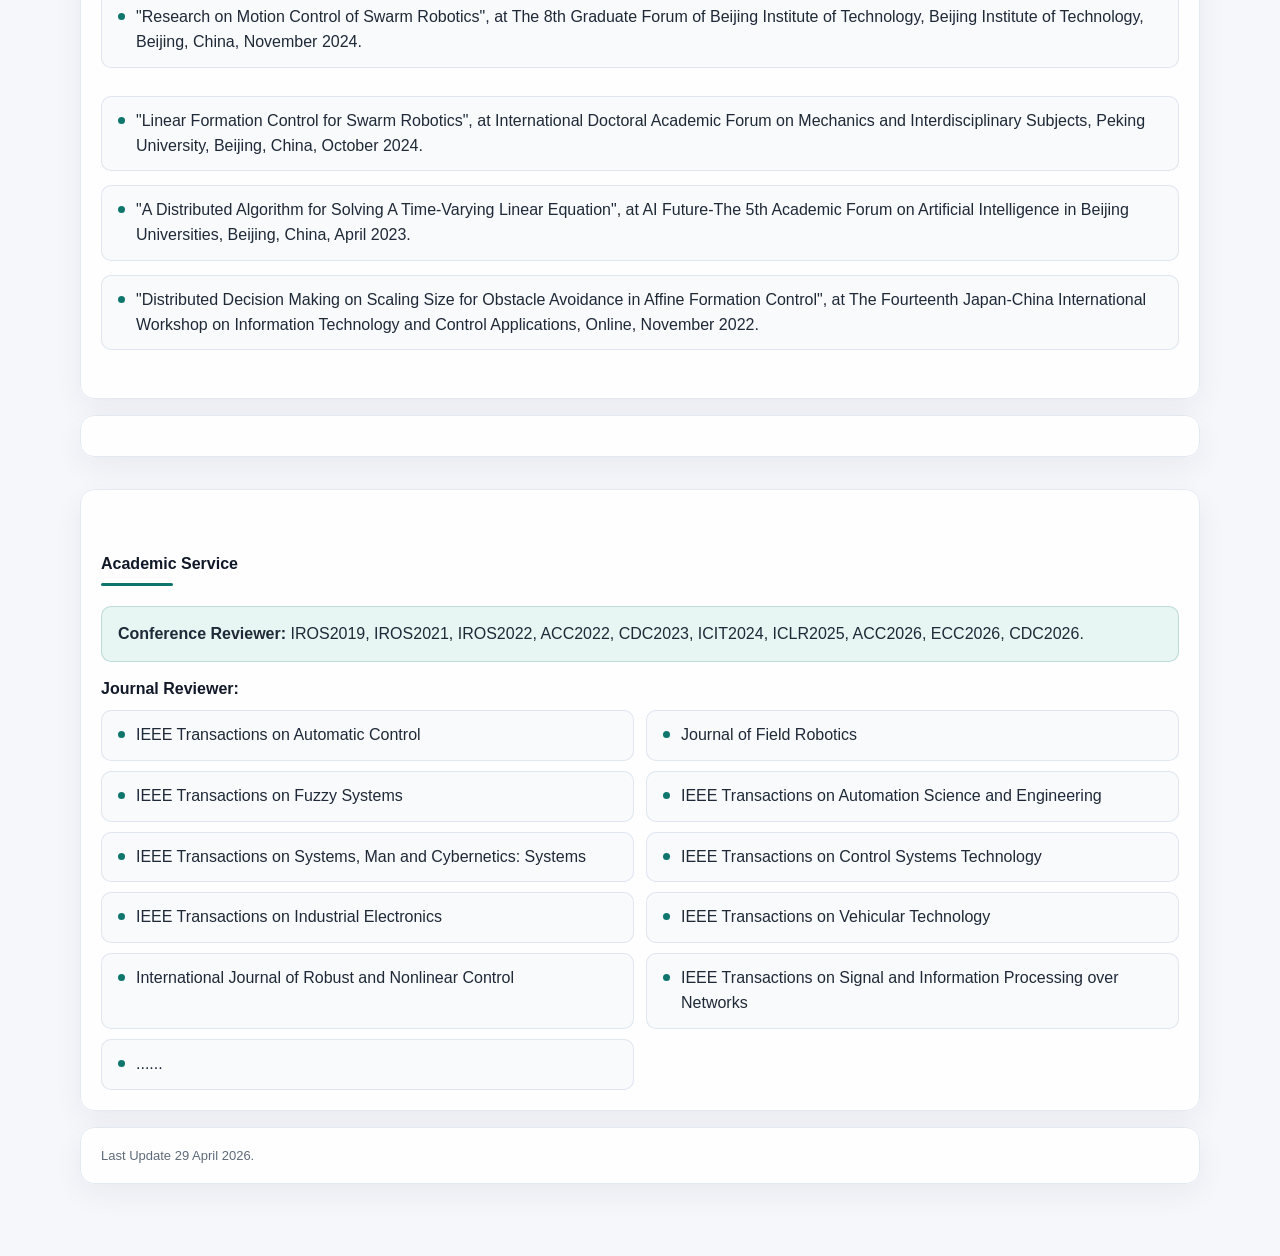
==== commit 8e71391c: "first commit" ====
--- a/index.html
+++ b/index.html
@@ -1,4 +1,4 @@
-<!DOCTYPE html>
+﻿<!DOCTYPE html>
 <html lang="en">
   <head>
     <meta http-equiv="content-type" content="text/html; charset=UTF-8">
@@ -67,8 +67,8 @@
                         /&nbsp; <a href="https://scholar.google.com/citations?user=PbZPL9cAAAAJ" 
                           style="font-size: 24px;">Google Scholar</a>&nbsp;
-                        /&nbsp; <a href="https://github.com/mkb9559" style="font-size: 24px;">Github&nbsp;
-                          /&nbsp; </a><a href="pdf/Xiaozhen_Zhang.pdf" style="font-size: 24px;">CV</a></span>
+                        /&nbsp; <a href="https://github.com/mkb9559" style="font-size: 24px;">Github</a>&nbsp;
+                        /&nbsp; <a href="pdf/Xiaozhen_Zhang.pdf" style="font-size: 24px;">CV</a></span>
                     </p>
                   </td>
                   <td style="padding:0%;width:40%;max-width:40%"> <img src="images/zxz3.jpg"@@ -99,18 +99,8 @@
                       DOI: 10.1109/TAC.2025.3540570. [<a href="pdf/2025TAC_Teq.pdf" 
                         style="font-size: 20px;">PDF</a>] </p>
-                    <p style="font-size: 20px; text-align: justify;"><span style="font-family: Georgia;">This
-                        paper proposes a comprehensive architecture for
-                        time-varying linear formation maneuvers.&nbsp; It
-                        comprises two estimators and a compatible controller.
-                        Two estimators are responsible for obtaining the
-                        time-varying linear formation shape and translation
-                        parameters, respectively. Subsequently, utilizing the
-                        outputs of these estimators, the proposed controller
-                        enables the multi-agent system to track the desired
-                        time-varying formation precisely.<br>
-                      </span></p>
-                  </td>
+                    <p class="brief-intro">This work develops a shape-translation estimation and control framework that enables multi-agent systems to track time-varying linear formations.</p>
+                  </td>
                 </tr>
                 <tr>
                   <td><img src="images/2024Auto-Lformation.png" alt="" style="width: 405px; height: 170px;"><br>
@@ -124,19 +114,8 @@
                       DOI: 10.1016/j.automatica.2024.111935. [<a href="pdf/2024Auto_Lformation.pdf" 
                         style="font-size: 20px;">PDF</a>] </p>
-                    <p style="font-size: 20px; text-align: justify;"><span style="font-family: Georgia;">A
-                        new distributed leader-follower control architecture is
-                        proposed, termed linear formation control. The objective
-                        is to navigate a group of agents to reach a specific
-                        target formation, which is a linear transformation of
-                        the pre-defined nominal configuration, whose dimension
-                        can be higher than the agents’ coordinates. The proposed
-                        architecture enables the formation to adjust through
-                        arbitrary linear transformations to accommodate the
-                        environment, offering a diverse range of feasible
-                        formations.<br>
-                      </span></p>
-                  </td>
+                    <p class="brief-intro">This work proposes linear formation control to enable multi-agent systems to achieve formations generated by linear transformations. It extends affine formation control to high-dimensional nominal configurations.</p>
+                  </td>
                 </tr>
                 <tr>
                   <td><img src="images/2024TCST.png" alt="" style="width: 403px; height: 157px;"><br>
@@ -152,11 +131,8 @@
                       DOI: 10.1109/TCST.2024.3449008. [<a href="pdf/2024TCST_affine.pdf" 
                         style="font-size: 20px;">PDF</a>] </p>
-                    <p style="font-size: 20px; text-align: justify;"><span style="font-family: Georgia;">A
-                        displacement-based distributed estimator is proposed for
-                        identifying the time-varying affine formation shape
-                        matrix.</span></p>
-                  </td>
+                    <p class="brief-intro">This work proposes a displacement-based distributed estimator for identifying the time-varying affine formation shape matrix.</p>
+                  </td>
                 </tr>
                 <tr onmouseout="difsurvey_stop()" onmouseover="difsurvey_start()">
                   <td style="padding: 5px; width: 25%; vertical-align: middle; text-align: center;">
@@ -184,18 +160,8 @@
                       DOI: 10.1109/TASE.2023.3283095. [<a href="pdf/2023TASE_scaling.pdf" 
                         style="font-size: 20px;">PDF</a>] </p>
-                    <p style="font-size: 20px; text-align: justify;"><span style="font-family: Georgia;">A
-                        framework for cooperatively designing the formation
-                        scaling and translation parameters is proposed in
-                        response to environmental excitations. Excitations
-                        perturb the designed stable third-order integrator
-                        systems equipped with high-order shared control barrier
-                        functions. It generates bounded local formation policy
-                        signals. Then, these signals are regarded as local
-                        references for distributed average tracking filters,
-                        which finally output global formation policies with
-                        consensus.</span></p>
-                  </td>
+                    <p class="brief-intro">This work develops a distributed method for adjusting the scale parameters of bearing-constrained dynamic formations, allowing the formation scale to adapt online to environmental changes.</p>
+                  </td>
                 </tr>
                 <tr onmouseout="camp_stop()" onmouseover="camp_start()">
                   <td style="padding:10px;width:25%;vertical-align:middle"> <img@@ -216,16 +182,8 @@
                         style="font-size: 20px;">PDF</a>] [<a href="2023TASE_Transportation.html" 
                         style="font-size: 20px;" target="_blank">Media</a>]</p>
-                    <p style="font-size: 20px; text-align: justify;"><span style="font-family: Georgia;">For
-                        the tethered aerial transportation system with an
-                        unknown payload and cable length, a formation
-                        optimization is proposed with the consideration of force
-                        distribution on the cables. By utilizing the admittance
-                        model, the optimized position/force hybrid relationships
-                        are converted into unified desired position signals for
-                        multirotor UAVs. This allows to optimize both the cable
-                        tensions and positions of UAVs simultaneously.</span></p>
-                  </td>
+                    <p class="brief-intro">This work addresses formation planning for tethered multirotor cooperative transportation with uncertain payload and cable length, enabling online adjustment of cable tension distribution for load balancing.</p>
+                  </td>
                 </tr>
                 <tr onmouseout="db3d_stop()" onmouseover="db3d_start()">
                   <td style="padding:5px;width:25%;vertical-align:middle">
@@ -248,13 +206,8 @@
                         style="font-size: 20px;">PDF</a>] [<a href="2021RAL_self.html" 
                         style="font-size: 20px;" target="_blank">Media</a>]</p>
-                    <p style="font-size: 20px; text-align: justify;"><span style="font-family: Georgia;">A
-                        cooperative path following control scheme is proposed
-                        for the tethered multi-UAV collaborative transportation
-                        system. A self-triggered mechanism is developed to
-                        reduce communications during the synchronization of
-                        local mission times.</span></p>
-                  </td>
+                    <p class="brief-intro">This work develops a self-triggered cooperative path-following controller for tethered multi-UAV transportation with reduced communication.</p>
+                  </td>
                 </tr>
                 <tr onmouseout="bakedsdf_stop()" onmouseover="bakedsdf_start()">
                   <td style="padding: 20px; width: 25%; vertical-align: middle; text-align: center;">
@@ -269,15 +222,8 @@
                       Ya Liu, Fan Zhang, Panfeng Huang*, and <b>Xiaozhen Zhang</b><br>
                       <b><i>Aerospace Science and Technology</i></b>, 2021.<br>
                       DOI: 10.1016/j.ast.2021.106673. </p>
-                    <p style="font-size: 20px; text-align: justify;"><span style="font-family: Georgia;">The
-                        robustness of the tethered aerial transportation system
-                        is assessed through analyses of the wrench space and
-                        capacity margin. By involving insights from such
-                        analysis, an optimization is formulated to derive the
-                        optimal configuration and trajectories. Subsequently, an
-                        extended state observer-based feedback controller is
-                        developed for precise trajectory tracking of the UAVs.</span></p>
-                  </td>
+                    <p class="brief-intro">This work develops an integrated analysis, planning, and control framework for tethered multi-rotor cooperative transportation.</p>
+                  </td>
                 </tr>
               </tbody>
             </table>
@@ -303,10 +249,8 @@
                       <b><i>IEEE 19th International Conference on Control &amp;
                           Automation (ICCA)</i></b>, 2025.<br>
                       DOI: 10.1109/ICCA65672.2025.11129731. </p>
-                    <p style="font-size: 20px; text-align: justify;"><span style="font-family: Georgia;">The
-                        concept of "compliance" is introduced to robot swarms.<br>
-                      </span></p>
-                  </td>
+                    <p class="brief-intro">This work introduces compliance to robot swarms and studies flexible collective responses to external interactions.</p>
+                  </td>
                 </tr>
                 <tr onmouseout="merf_stop()" onmouseover="merf_start()">
                   <td style="padding: 10px; width: 25%; vertical-align: middle; text-align: center;">
@@ -324,12 +268,8 @@
                       DOI: 10.1109/CDC49753.2023.10383585. [<a href="pdf/2023CDC_Teq.pdf" 
                         style="font-size: 20px;">PDF</a>]</p>
-                    <p style="font-size: 20px; text-align: justify;"><span style="font-family: Georgia;">Distributed
-                        solving of a time-varying linear equation is achieved by
-                        enforcing local solutions to track the manifolds
-                        corresponding to local linear sub-equations and reach
-                        the consensus simultaneously.</span></p>
-                  </td>
+                    <p class="brief-intro">This work proposes a distributed algorithm for solving time-varying linear equations over multi-agent networks without centralized information.</p>
+                  </td>
                 </tr>
                 <tr onmouseout="eclipse_stop()" onmouseover="eclipse_start()">
                   <td style="padding:5px;width:25%;vertical-align:middle"> <img@@ -346,40 +286,32 @@
                       Qingkai Yang<br>
                       <b><i>37th Youth Academic Annual Conference of Chinese
                           Association of Automation (YAC)</i></b>, 2022.<br>
-                      DOI: 10.1109/YAC57282.2022.10023557. </p>
-                    <p style="font-size: 20px; text-align: justify;"><span style="font-family: Georgia;">A
-                        cooperative formation scaling size decision method using
-                        distributed average tracking technology.<br>
-                      </span></p>
-                  </td>
-                </tr>
-                <tr onmouseout="alignerf_stop()" onmouseover="alignerf_start()">
-                  <td style="padding:10px;width:25%;vertical-align:middle"> <img-
-                      src="images/2022IROS.png" alt="" style="width: 377px; height: 269px;">
-                    <script type="text/javascript">
-                      </script> </td>
-                  <td style="padding:20px;width:75%;vertical-align:middle">
-                    <p style="font-size: 20px;"><b>[2] Design and Analysis of
-                        Truss Aerial Transportation System (TATS): The
-                        Lightweight Bar Spherical Joint Mechanism </b><br>
-                      <b>Xiaozhen Zhang</b>, Qingkai Yang, Rui Yu, Delong Wu,
-                      Shaozhun Wei, Jingqiang Cui, and Hao Fang<br>
-                      <b><i>IEEE/RSJ International Conference on Intelligent
-                          Robots and Systems (IROS)</i></b>, 2022.<br>
-                      DOI: 10.1109/IROS47612.2022.9981191. [<a href="pdf/2022IROS_TATS.pdf"-
-                        style="font-size: 20px;">PDF</a>] [<a href="2022IROS_TATS.html"-
-                        style="font-size: 20px;" target="_blank">Media</a>] </p>
-                    <p style="font-size: 20px; text-align: justify;"><span style="font-family: Georgia;">A
-                        new aerial transportation system is proposed, termed
-                        Truss Aerial Transportation System (TATS), which
-                        integrates the structural advantage of trusses and rigid
-                        frameworks.</span></p>
-                  </td>
-                </tr>
-                <tr onmouseout="alignerf_stop()" onmouseover="alignerf_start()">
+                      DOI: 10.1109/YAC57282.2022.10023557. </p>
+                  </td>
+                </tr>
+                <tr onmouseout="alignerf_stop()" onmouseover="alignerf_start()">
+                  <td style="padding:10px;width:25%;vertical-align:middle"> <img
+
+                      src="images/2022IROS.png" alt="" style="width: 377px; height: 269px;">
+                    <script type="text/javascript">
+                      </script> </td>
+                  <td style="padding:20px;width:75%;vertical-align:middle">
+                    <p style="font-size: 20px;"><b>[2] Design and Analysis of
+                        Truss Aerial Transportation System (TATS): The
+                        Lightweight Bar Spherical Joint Mechanism </b><br>
+                      <b>Xiaozhen Zhang</b>, Qingkai Yang, Rui Yu, Delong Wu,
+                      Shaozhun Wei, Jingqiang Cui, and Hao Fang<br>
+                      <b><i>IEEE/RSJ International Conference on Intelligent
+                          Robots and Systems (IROS)</i></b>, 2022.<br>
+                      DOI: 10.1109/IROS47612.2022.9981191. [<a href="pdf/2022IROS_TATS.pdf"
+
+                        style="font-size: 20px;">PDF</a>] [<a href="2022IROS_TATS.html"
+
+                        style="font-size: 20px;" target="_blank">Media</a>] </p>
+                    <p class="brief-intro">This work proposes the Truss Aerial Transportation System, a lightweight cooperative transportation architecture based on bar-spherical joint mechanisms.</p>
+                  </td>
+                </tr>
+                <tr onmouseout="alignerf_stop()" onmouseover="alignerf_start()">
                   <td style="padding: 20px; width: 25%; vertical-align: middle; text-align: center;">
                     <br>
                     <br>
@@ -392,20 +324,15 @@
                         Disturbance </b><br>
                       <b>Xiaozhen Zhang</b>, Fan Zhang, Panfeng Huang, Chen
                       Wang, and Ya Liu<br>
-                      <b><i>IEEE International Conference on Real-time Computing
-                          and Robotics (RCAR)</i></b>, 2019.<br>
-                      DOI:10.1109/RCAR47638.2019.9044011. </p>
-                    <p style="font-size: 20px; text-align: justify;"><span style="font-family: Georgia;">A
-                        new cooperative aerial transportation system is
-                        proposed, termed Quadrotors-Net Transportation System
-                        (QNTS), which can be used to cope payloads with any
-                        shape, size, and number but limited total weight.</span></p>
-                  </td>
+                      <b><i>IEEE International Conference on Real-time Computing
+                          and Robotics (RCAR)</i></b>, 2019.<br>
+                      DOI:10.1109/RCAR47638.2019.9044011. </p>
+                  </td>
                 </tr>
               </tbody>
             </table>
             <br>
-            <table style="width:100%;border:0px;border-spacing:0px;border-collapse:separate;margin-right:auto;margin-left:auto;">
+            <table class="simple-section talks-section" style="width:100%;border:0px;border-spacing:0px;border-collapse:separate;margin-right:auto;margin-left:auto;">
               <tbody>
                 <tr>
                   <td style="padding:0px"> <br>
@@ -413,7 +340,7 @@
 
                         style="font-family: Consolas;font-size: 30px">Talks</span></h2>
                     <br>
-                    <ul>
+                    <ul>
                       <li><span style="font-family: Georgia;font-size: 20px;">"Research
                           on Linear Formation for Robot Swarms", at University
                           of Cyprus, Online</span><span style="font-family: Georgia;font-size: 20px;"><span@@ -423,7 +350,7 @@
                     </ul>
                     <p><br>
                     </p>
-                    <ul>
+                    <ul>
                       <li><span style="font-family: Georgia;font-size: 20px;">"Linear
                           Formation Control of Multi-Agent Systems", at The 13th
                           Forum of Young Scientists of China Command and Control
@@ -432,8 +359,8 @@
                             style="font-size: 20px; font-family: Georgia;">, </span>April
                           2025.</span></li>
                     </ul>
-                    <br>
-                    <ul>
+                    <br>
+                    <ul>
                       <li><span style="font-family: Georgia;font-size: 20px;">"Research
                           on Motion Control of Swarm </span><span style="font-family: Georgia;font-size: 20px;"><span 
@@ -490,25 +417,30 @@
                 </tr>
               </tbody>
             </table>
-            <table style="width:100%;border:0px;border-spacing:0px;border-collapse:separate;margin-right:auto;margin-left:auto;">
+            <table class="simple-section service-section" style="width:100%;border:0px;border-spacing:0px;border-collapse:separate;margin-right:auto;margin-left:auto;">
               <tbody>
                 <tr>
                   <td style="padding:0px"> <br>
                     <h2 style="margin: 0px; font-weight: normal; font-size: 30px; color: black; font-style: normal; font-variant-ligatures: normal; font-variant-caps: normal; letter-spacing: normal; text-align: start; text-indent: 0px; text-transform: none; white-space: normal; word-spacing: 0px; -webkit-text-stroke-width: 0px; text-decoration-style: initial; text-decoration-color: initial;"><span 
-                        style="font-family: Consolas;font-size: 30px">Academic
-                        Service</span></h2>
-                    <p style="font-size: 20px; color: black; font-style: normal; font-variant-ligatures: normal; font-variant-caps: normal; font-weight: 400; letter-spacing: normal; text-indent: 0px; text-transform: none; white-space: normal; word-spacing: 0px; -webkit-text-stroke-width: 0px; text-decoration-style: initial; text-decoration-color: initial; text-align: justify;"><span-
-                        style="font-family: Georgia;">Conference Reviewer:
-                        IROS2019, IROS2021, IROS2022, ACC2022, CDC2023,
-                        ICIT2024, ICLR2025, ACC2026, ECC2026, CDC2026.</span></p>
+                        style="font-family: Consolas;font-size: 30px">Academic
+                        Service</span></h2>
+                    <div class="service-card">
+                      <b>Conference Reviewer:</b>
+                      IROS2019, IROS2021, IROS2022, ACC2022, CDC2023,
+                      ICIT2024, ICLR2025, ACC2026, ECC2026, CDC2026.
+                    </div>
+                    <div class="service-heading">Journal Reviewer:</div>
+                    <p style="font-size: 20px; color: black; font-style: normal; font-variant-ligatures: normal; font-variant-caps: normal; font-weight: 400; letter-spacing: normal; text-indent: 0px; text-transform: none; white-space: normal; word-spacing: 0px; -webkit-text-stroke-width: 0px; text-decoration-style: initial; text-decoration-color: initial; text-align: justify;"><span
+                        style="font-family: Georgia;"><b>Conference Reviewer:</b>
+                        IROS2019, IROS2021, IROS2022, ACC2022, CDC2023,
+                        ICIT2024, ICLR2025, ACC2026, ECC2026, CDC2026.</span></p>
                     <span style="font-family: Georgia;"> </span>
                     <p style="font-size: 20px; color: black; font-style: normal; font-variant-ligatures: normal; font-variant-caps: normal; font-weight: 400; letter-spacing: normal; text-indent: 0px; text-transform: none; white-space: normal; word-spacing: 0px; -webkit-text-stroke-width: 0px; text-decoration-style: initial; text-decoration-color: initial; text-align: justify;"><span 
-                        style="font-family: Georgia;">Journal Reviewer: <br>
-                      </span></p>
-                    <ul>
+                        style="font-family: Georgia;"><b>Journal Reviewer:</b> <br>
+                      </span></p>
+                    <ul class="journal-list">
                       <li><span style="font-size: 20px; font-family: Georgia;">IEEE
                           Transactions on Automatic Control</span></li>
                       <li><span style=" font-size: 20px; font-family: Georgia;">Journal
@@ -543,9 +475,7 @@
                   </td>
                 </tr>
                 <tr align="right">
-                  <td>Last Update 5 November2025. Thanks to <a href="https://github.com/barron/jonbarron_website"-
-                      target="_blank">Jon Barron</a>.</td>
+                  <td>Last Update 29 April 2026.</td>
                 </tr>
               </tbody>
             </table>
@@ -555,3 +485,4 @@
     </table>
   </body>
 </html>
+
--- a/stylesheet.css
+++ b/stylesheet.css
@@ -0,0 +1,667 @@
+/* latin-ext */
+@font-face {
+  font-family: 'Lato';
+  font-style: italic;
+  font-weight: 400;
+  src: local('Lato Italic'), local('Lato-Italic'), url(https://fonts.gstatic.com/s/lato/v15/S6u8w4BMUTPHjxsAUi-qNiXg7eU0.woff2) format('woff2');
+  unicode-range: U+0100-024F, U+0259, U+1E00-1EFF, U+2020, U+20A0-20AB, U+20AD-20CF, U+2113, U+2C60-2C7F, U+A720-A7FF;
+}
+/* latin */
+@font-face {
+  font-family: 'Lato';
+  font-style: italic;
+  font-weight: 400;
+  src: local('Lato Italic'), local('Lato-Italic'), url(https://fonts.gstatic.com/s/lato/v15/S6u8w4BMUTPHjxsAXC-qNiXg7Q.woff2) format('woff2');
+  unicode-range: U+0000-00FF, U+0131, U+0152-0153, U+02BB-02BC, U+02C6, U+02DA, U+02DC, U+2000-206F, U+2074, U+20AC, U+2122, U+2191, U+2193, U+2212, U+2215, U+FEFF, U+FFFD;
+}
+/* latin-ext */
+@font-face {
+  font-family: 'Lato';
+  font-style: italic;
+  font-weight: 700;
+  src: local('Lato Bold Italic'), local('Lato-BoldItalic'), url(https://fonts.gstatic.com/s/lato/v15/S6u_w4BMUTPHjxsI5wq_FQftx9897sxZ.woff2) format('woff2');
+  unicode-range: U+0100-024F, U+0259, U+1E00-1EFF, U+2020, U+20A0-20AB, U+20AD-20CF, U+2113, U+2C60-2C7F, U+A720-A7FF;
+}
+/* latin */
+@font-face {
+  font-family: 'Lato';
+  font-style: italic;
+  font-weight: 700;
+  src: local('Lato Bold Italic'), local('Lato-BoldItalic'), url(https://fonts.gstatic.com/s/lato/v15/S6u_w4BMUTPHjxsI5wq_Gwftx9897g.woff2) format('woff2');
+  unicode-range: U+0000-00FF, U+0131, U+0152-0153, U+02BB-02BC, U+02C6, U+02DA, U+02DC, U+2000-206F, U+2074, U+20AC, U+2122, U+2191, U+2193, U+2212, U+2215, U+FEFF, U+FFFD;
+}
+/* latin-ext */
+@font-face {
+  font-family: 'Lato';
+  font-style: normal;
+  font-weight: 400;
+  src: local('Lato Regular'), local('Lato-Regular'), url(https://fonts.gstatic.com/s/lato/v15/S6uyw4BMUTPHjxAwXiWtFCfQ7A.woff2) format('woff2');
+  unicode-range: U+0100-024F, U+0259, U+1E00-1EFF, U+2020, U+20A0-20AB, U+20AD-20CF, U+2113, U+2C60-2C7F, U+A720-A7FF;
+}
+/* latin */
+@font-face {
+  font-family: 'Lato';
+  font-style: normal;
+  font-weight: 400;
+  src: local('Lato Regular'), local('Lato-Regular'), url(https://fonts.gstatic.com/s/lato/v15/S6uyw4BMUTPHjx4wXiWtFCc.woff2) format('woff2');
+  unicode-range: U+0000-00FF, U+0131, U+0152-0153, U+02BB-02BC, U+02C6, U+02DA, U+02DC, U+2000-206F, U+2074, U+20AC, U+2122, U+2191, U+2193, U+2212, U+2215, U+FEFF, U+FFFD;
+}
+/* latin-ext */
+@font-face {
+  font-family: 'Lato';
+  font-style: normal;
+  font-weight: 700;
+  src: local('Lato Bold'), local('Lato-Bold'), url(https://fonts.gstatic.com/s/lato/v15/S6u9w4BMUTPHh6UVSwaPGQ3q5d0N7w.woff2) format('woff2');
+  unicode-range: U+0100-024F, U+0259, U+1E00-1EFF, U+2020, U+20A0-20AB, U+20AD-20CF, U+2113, U+2C60-2C7F, U+A720-A7FF;
+}
+/* latin */
+@font-face {
+  font-family: 'Lato';
+  font-style: normal;
+  font-weight: 700;
+  src: local('Lato Bold'), local('Lato-Bold'), url(https://fonts.gstatic.com/s/lato/v15/S6u9w4BMUTPHh6UVSwiPGQ3q5d0.woff2) format('woff2');
+  unicode-range: U+0000-00FF, U+0131, U+0152-0153, U+02BB-02BC, U+02C6, U+02DA, U+02DC, U+2000-206F, U+2074, U+20AC, U+2122, U+2191, U+2193, U+2212, U+2215, U+FEFF, U+FFFD;
+}
+
+a {
+  color: #1772d0;
+  text-decoration: none;
+}
+
+a:focus,
+a:hover {
+  color: #f09228;
+  text-decoration: none;
+}
+
+body,
+td,
+th,
+tr,
+p,
+a {
+  font-family: 'Lato', Verdana, Helvetica, sans-serif;
+  font-size: 14px;
+}
+
+strong {
+  font-family: 'Lato', Verdana, Helvetica, sans-serif;
+  font-size: 14px;
+}
+
+h2 {
+  margin: 0;
+  font-weight: normal;
+  font-family: 'Lato', Verdana, Helvetica, sans-serif;
+  font-size: 22px;
+}
+
+.papertitle {
+  font-family: 'Lato', Verdana, Helvetica, sans-serif;
+  font-size: 14px;
+  font-weight: 700;
+}
+
+.name {
+  padding-top: 20px;
+  margin: 0;
+  font-family: 'Lato', Verdana, Helvetica, sans-serif;
+  font-size: 32px;
+}
+
+.one {
+  width: 160px;
+  height: 160px;
+  position: relative;
+}
+
+.two {
+  width: 160px;
+  height: 160px;
+  position: absolute;
+  transition: opacity .2s ease-in-out;
+  -moz-transition: opacity .2s ease-in-out;
+  -webkit-transition: opacity .2s ease-in-out;
+}
+
+.fade {
+  transition: opacity .2s ease-in-out;
+  -moz-transition: opacity .2s ease-in-out;
+  -webkit-transition: opacity .2s ease-in-out;
+}
+
+span.highlight {
+  background-color: #ffffd0;
+}
+
+* {
+  box-sizing: border-box;
+}
+
+:root {
+  --page-bg: #f5f7fb;
+  --panel-bg: rgba(255, 255, 255, 0.92);
+  --text: #1f2937;
+  --muted: #5f6b7a;
+  --accent: #0f766e;
+  --accent-strong: #0b5f59;
+  --accent-soft: #e7f5f3;
+  --line: #dde5ef;
+  --shadow: 0 18px 50px rgba(31, 41, 55, 0.09);
+}
+
+html {
+  scroll-behavior: smooth;
+}
+
+body {
+  margin: 0;
+  color: var(--text);
+  background:
+    linear-gradient(180deg, rgba(15, 118, 110, 0.08) 0, rgba(245, 247, 251, 0) 320px),
+    var(--page-bg);
+  -webkit-font-smoothing: antialiased;
+}
+
+body,
+td,
+th,
+tr,
+p,
+a,
+span,
+li {
+  font-family: Lato, -apple-system, BlinkMacSystemFont, "Segoe UI", Helvetica, Arial, sans-serif !important;
+}
+
+body > table {
+  width: min(1120px, calc(100% - 48px)) !important;
+  max-width: 1120px !important;
+  margin: 34px auto 56px !important;
+}
+
+body > table > tbody > tr > td {
+  padding: 0 !important;
+}
+
+body > table > tbody > tr > td > table:first-of-type {
+  width: 100% !important;
+  height: auto !important;
+  padding: 34px 38px !important;
+  border: 1px solid rgba(221, 229, 239, 0.9) !important;
+  border-radius: 18px !important;
+  background: var(--panel-bg);
+  box-shadow: var(--shadow);
+  overflow: hidden;
+}
+
+body > table > tbody > tr > td > table:first-of-type td:first-child {
+  width: 70% !important;
+  padding: 0 34px 0 0 !important;
+}
+
+body > table > tbody > tr > td > table:first-of-type td:last-child {
+  width: 30% !important;
+  text-align: right;
+}
+
+.name {
+  padding-top: 0;
+  margin-bottom: 16px;
+}
+
+.name span {
+  color: #101827;
+  font-family: Lato, -apple-system, BlinkMacSystemFont, "Segoe UI", Helvetica, Arial, sans-serif !important;
+  font-size: clamp(34px, 5vw, 54px) !important;
+  font-weight: 700;
+  line-height: 1;
+}
+
+p {
+  color: var(--text) !important;
+  line-height: 1.7 !important;
+}
+
+body > table > tbody > tr > td > table:first-of-type p:not(.name) {
+  margin: 0 0 14px !important;
+  color: var(--muted) !important;
+  font-size: 17px !important;
+  text-align: left !important;
+}
+
+body > table > tbody > tr > td > table:first-of-type p:not(.name) span {
+  font-size: inherit !important;
+}
+
+body > table > tbody > tr > td > table:first-of-type p[style*="text-align:center"] {
+  display: flex;
+  flex-wrap: wrap;
+  justify-content: center;
+  gap: 10px;
+  margin-top: 22px !important;
+  text-align: center !important;
+}
+
+body > table > tbody > tr > td > table:first-of-type p[style*="text-align:center"] span {
+  display: contents;
+}
+
+a {
+  color: var(--accent);
+  font-weight: 700;
+  text-decoration: none;
+  transition: color 160ms ease, background-color 160ms ease, box-shadow 160ms ease;
+}
+
+a:focus,
+a:hover {
+  color: var(--accent-strong);
+  text-decoration: none;
+}
+
+body > table > tbody > tr > td > table:first-of-type a {
+  display: inline-flex;
+  align-items: center;
+  min-height: 34px;
+  padding: 5px 12px;
+  border: 1px solid rgba(15, 118, 110, 0.2);
+  border-radius: 999px;
+  background: var(--accent-soft);
+  color: var(--accent-strong);
+  font-size: 15px !important;
+}
+
+body > table > tbody > tr > td > table:first-of-type a:hover {
+  background: #d7eeeb;
+  box-shadow: 0 8px 22px rgba(15, 118, 110, 0.14);
+}
+
+body > table > tbody > tr > td > table:first-of-type img {
+  width: min(260px, 100%) !important;
+  height: auto !important;
+  border-radius: 16px;
+  box-shadow: 0 18px 40px rgba(31, 41, 55, 0.18);
+}
+
+h2 {
+  position: relative;
+  margin: 46px 0 20px !important;
+  padding-bottom: 10px;
+  color: #101827 !important;
+  font-size: 28px !important;
+  font-weight: 700 !important;
+  letter-spacing: 0;
+}
+
+h2::after {
+  content: "";
+  position: absolute;
+  left: 0;
+  bottom: 0;
+  width: 72px;
+  height: 3px;
+  border-radius: 999px;
+  background: var(--accent);
+}
+
+h2 span {
+  font-family: Lato, -apple-system, BlinkMacSystemFont, "Segoe UI", Helvetica, Arial, sans-serif !important;
+  font-size: inherit !important;
+  font-weight: inherit !important;
+}
+
+h2 + p {
+  display: none;
+}
+
+body > table > tbody > tr > td > table:not(:first-of-type) {
+  width: 100% !important;
+  height: auto !important;
+  border-spacing: 0 16px !important;
+}
+
+body > table > tbody > tr > td > table:not(:first-of-type) > tbody > tr {
+  border-radius: 14px;
+  background: var(--panel-bg);
+  box-shadow: 0 10px 30px rgba(31, 41, 55, 0.06);
+}
+
+body > table > tbody > tr > td > table:not(:first-of-type) > tbody > tr > td {
+  padding: 20px !important;
+  border-top: 1px solid rgba(221, 229, 239, 0.85);
+  border-bottom: 1px solid rgba(221, 229, 239, 0.85);
+  vertical-align: middle !important;
+}
+
+body > table > tbody > tr > td > table:not(:first-of-type) > tbody > tr > td:first-child {
+  width: 34% !important;
+  border-left: 1px solid rgba(221, 229, 239, 0.85);
+  border-radius: 14px 0 0 14px;
+  text-align: center !important;
+}
+
+body > table > tbody > tr > td > table:not(:first-of-type) > tbody > tr > td:last-child {
+  width: 66% !important;
+  border-right: 1px solid rgba(221, 229, 239, 0.85);
+  border-radius: 0 14px 14px 0;
+}
+
+body > table > tbody > tr > td > table:not(:first-of-type) > tbody > tr:not(:has(> td:nth-child(2))) > td {
+  width: 100% !important;
+  border: 1px solid rgba(221, 229, 239, 0.85);
+  border-radius: 14px;
+  text-align: left !important;
+}
+
+body > table > tbody > tr > td > table:not(:first-of-type) > tbody > tr:not(:has(> td:nth-child(2))) > td > br,
+body > table > tbody > tr > td > table:not(:first-of-type) > tbody > tr:not(:has(> td:nth-child(2))) > td > p:not([style*="font-size"]) {
+  display: none;
+}
+
+body > table > tbody > tr > td > table:not(:first-of-type) img {
+  width: 100% !important;
+  max-width: 360px !important;
+  height: auto !important;
+  max-height: 280px;
+  border-radius: 10px;
+  object-fit: contain;
+  background: #f8fafc;
+  box-shadow: 0 12px 28px rgba(31, 41, 55, 0.12);
+}
+
+body > table > tbody > tr > td > table:not(:first-of-type) p,
+body > table > tbody > tr > td > table:not(:first-of-type) span,
+body > table > tbody > tr > td > table:not(:first-of-type) li {
+  font-size: 16px !important;
+}
+
+body > table > tbody > tr > td > table:not(:first-of-type) p {
+  margin: 0 0 10px !important;
+}
+
+body > table > tbody > tr > td > table:not(:first-of-type) p:first-child {
+  color: var(--muted) !important;
+}
+
+body > table > tbody > tr > td > table:not(:first-of-type) p:first-child b:first-child {
+  display: inline-block;
+  margin-bottom: 6px;
+  color: #111827;
+  font-size: 19px !important;
+  line-height: 1.35;
+}
+
+body > table > tbody > tr > td > table:not(:first-of-type) p:first-child a {
+  display: inline-flex;
+  align-items: center;
+  padding: 2px 8px;
+  border-radius: 999px;
+  background: #eef6ff;
+  color: #1d4ed8;
+  font-size: 14px !important;
+}
+
+.brief-intro {
+  margin-top: 10px !important;
+  padding: 0;
+  border: 0;
+  border-radius: 0;
+  background: transparent;
+  color: var(--muted) !important;
+  font-size: 16px !important;
+  line-height: 1.65 !important;
+  text-align: left !important;
+}
+
+.brief-intro b {
+  color: var(--accent-strong);
+}
+
+ul {
+  margin: 0 0 14px;
+  padding-left: 22px;
+}
+
+li {
+  margin: 0 0 10px;
+  color: var(--text);
+  line-height: 1.65;
+}
+
+body > table > tbody > tr > td > table:not(:first-of-type) > tbody > tr:not(:has(> td:nth-child(2))) ul {
+  display: grid;
+  gap: 10px;
+  margin: 14px 0 0;
+  padding: 0;
+  list-style: none;
+}
+
+body > table > tbody > tr > td > table:not(:first-of-type) > tbody > tr:not(:has(> td:nth-child(2))) li {
+  position: relative;
+  margin: 0;
+  padding: 12px 16px 12px 34px;
+  border: 1px solid rgba(221, 229, 239, 0.9);
+  border-radius: 10px;
+  background: #f8fafc;
+  color: var(--text);
+  line-height: 1.55;
+}
+
+body > table > tbody > tr > td > table:not(:first-of-type) > tbody > tr:not(:has(> td:nth-child(2))) li::before {
+  content: "";
+  position: absolute;
+  top: 20px;
+  left: 16px;
+  width: 7px;
+  height: 7px;
+  border-radius: 50%;
+  background: var(--accent);
+}
+
+body > table > tbody > tr > td > table:not(:first-of-type) > tbody > tr:not(:has(> td:nth-child(2))) p {
+  margin: 14px 0 0 !important;
+  color: var(--muted) !important;
+  text-align: left !important;
+}
+
+.simple-section > tbody > tr > td {
+  text-align: left !important;
+}
+
+.simple-section h2 {
+  margin-top: 34px !important;
+}
+
+.talks-section ul,
+.service-section ul {
+  display: grid;
+  gap: 10px;
+  margin: 14px 0 0 !important;
+  padding: 0 !important;
+  list-style: none;
+}
+
+.talks-section ul {
+  grid-template-columns: 1fr;
+}
+
+.service-section ul {
+  grid-template-columns: repeat(2, minmax(0, 1fr));
+}
+
+.service-section .journal-list {
+  display: grid !important;
+  grid-template-columns: repeat(2, minmax(280px, 1fr)) !important;
+  gap: 10px 12px !important;
+  margin-top: 12px !important;
+}
+
+.talks-section li,
+.service-section li {
+  position: relative;
+  margin: 0 !important;
+  padding: 12px 16px 12px 34px !important;
+  border: 1px solid rgba(221, 229, 239, 0.9);
+  border-radius: 10px;
+  background: #f8fafc;
+  color: var(--text);
+  line-height: 1.55 !important;
+  text-align: left !important;
+}
+
+.service-section .journal-list li {
+  min-height: 48px;
+}
+
+.talks-section li::before,
+.service-section li::before {
+  content: "";
+  position: absolute;
+  top: 21px;
+  left: 16px;
+  width: 7px;
+  height: 7px;
+  border-radius: 50%;
+  background: var(--accent);
+}
+
+.talks-section p:not([style*="text-align:right"]),
+.talks-section br,
+.service-section br {
+  display: none;
+}
+
+.service-section p {
+  margin: 14px 0 0 !important;
+  padding: 14px 16px !important;
+  border: 1px solid rgba(15, 118, 110, 0.18);
+  border-radius: 10px;
+  background: var(--accent-soft);
+  color: var(--text) !important;
+  line-height: 1.6 !important;
+  text-align: left !important;
+}
+
+.service-section > tbody > tr > td > p,
+.service-section > tbody > tr > td > span {
+  display: none !important;
+}
+
+.service-card {
+  margin: 14px 0 0;
+  padding: 14px 16px;
+  border: 1px solid rgba(15, 118, 110, 0.2);
+  border-radius: 10px;
+  background: var(--accent-soft);
+  color: var(--text);
+  font-size: 16px;
+  line-height: 1.6;
+  text-align: left;
+}
+
+.service-heading {
+  margin: 18px 0 0;
+  color: #111827;
+  font-size: 16px;
+  font-weight: 700;
+  text-align: left;
+}
+
+.service-section p:empty,
+  .service-section p[style*="text-align:right"] {
+  display: none;
+}
+
+.service-section p span {
+  color: inherit !important;
+}
+
+.service-section p:nth-of-type(2) {
+  margin-top: 16px !important;
+  padding: 0 !important;
+  border: 0;
+  background: transparent;
+  color: #111827 !important;
+  font-weight: 700;
+}
+
+tr[align="right"] td,
+td[style*="Last Update"] {
+  color: var(--muted);
+  font-size: 13px !important;
+}
+
+@media (max-width: 760px) {
+  body > table {
+    width: min(100% - 28px, 1120px) !important;
+    margin-top: 18px !important;
+  }
+
+  body > table > tbody > tr > td > table:first-of-type,
+  body > table > tbody > tr > td > table:first-of-type > tbody,
+  body > table > tbody > tr > td > table:first-of-type > tbody > tr,
+  body > table > tbody > tr > td > table:first-of-type > tbody > tr > td {
+    display: block;
+    width: 100% !important;
+  }
+
+  body > table > tbody > tr > td > table:first-of-type {
+    padding: 24px !important;
+  }
+
+  body > table > tbody > tr > td > table:first-of-type td:first-child {
+    padding: 0 !important;
+  }
+
+  body > table > tbody > tr > td > table:first-of-type td:last-child {
+    margin-top: 22px;
+    text-align: center;
+  }
+
+  body > table > tbody > tr > td > table:not(:first-of-type),
+  body > table > tbody > tr > td > table:not(:first-of-type) > tbody,
+  body > table > tbody > tr > td > table:not(:first-of-type) > tbody > tr,
+  body > table > tbody > tr > td > table:not(:first-of-type) > tbody > tr > td {
+    display: block;
+    width: 100% !important;
+  }
+
+  body > table > tbody > tr > td > table:not(:first-of-type) > tbody > tr {
+    margin-bottom: 16px;
+  }
+
+  body > table > tbody > tr > td > table:not(:first-of-type) > tbody > tr > td,
+  body > table > tbody > tr > td > table:not(:first-of-type) > tbody > tr > td:first-child,
+  body > table > tbody > tr > td > table:not(:first-of-type) > tbody > tr > td:last-child {
+    border: 1px solid rgba(221, 229, 239, 0.85);
+    border-radius: 0;
+  }
+
+  body > table > tbody > tr > td > table:not(:first-of-type) > tbody > tr > td:first-child {
+    border-radius: 14px 14px 0 0;
+    border-bottom: 0;
+  }
+
+  body > table > tbody > tr > td > table:not(:first-of-type) > tbody > tr > td:last-child {
+    border-radius: 0 0 14px 14px;
+  }
+
+  body > table > tbody > tr > td > table:not(:first-of-type) > tbody > tr:not(:has(> td:nth-child(2))) > td {
+    border: 1px solid rgba(221, 229, 239, 0.85);
+    border-radius: 14px;
+  }
+
+  .service-section ul {
+    grid-template-columns: 1fr;
+  }
+
+  .service-section .journal-list {
+    grid-template-columns: 1fr !important;
+  }
+
+  h2 {
+    margin-top: 34px !important;
+    font-size: 24px !important;
+  }
+}
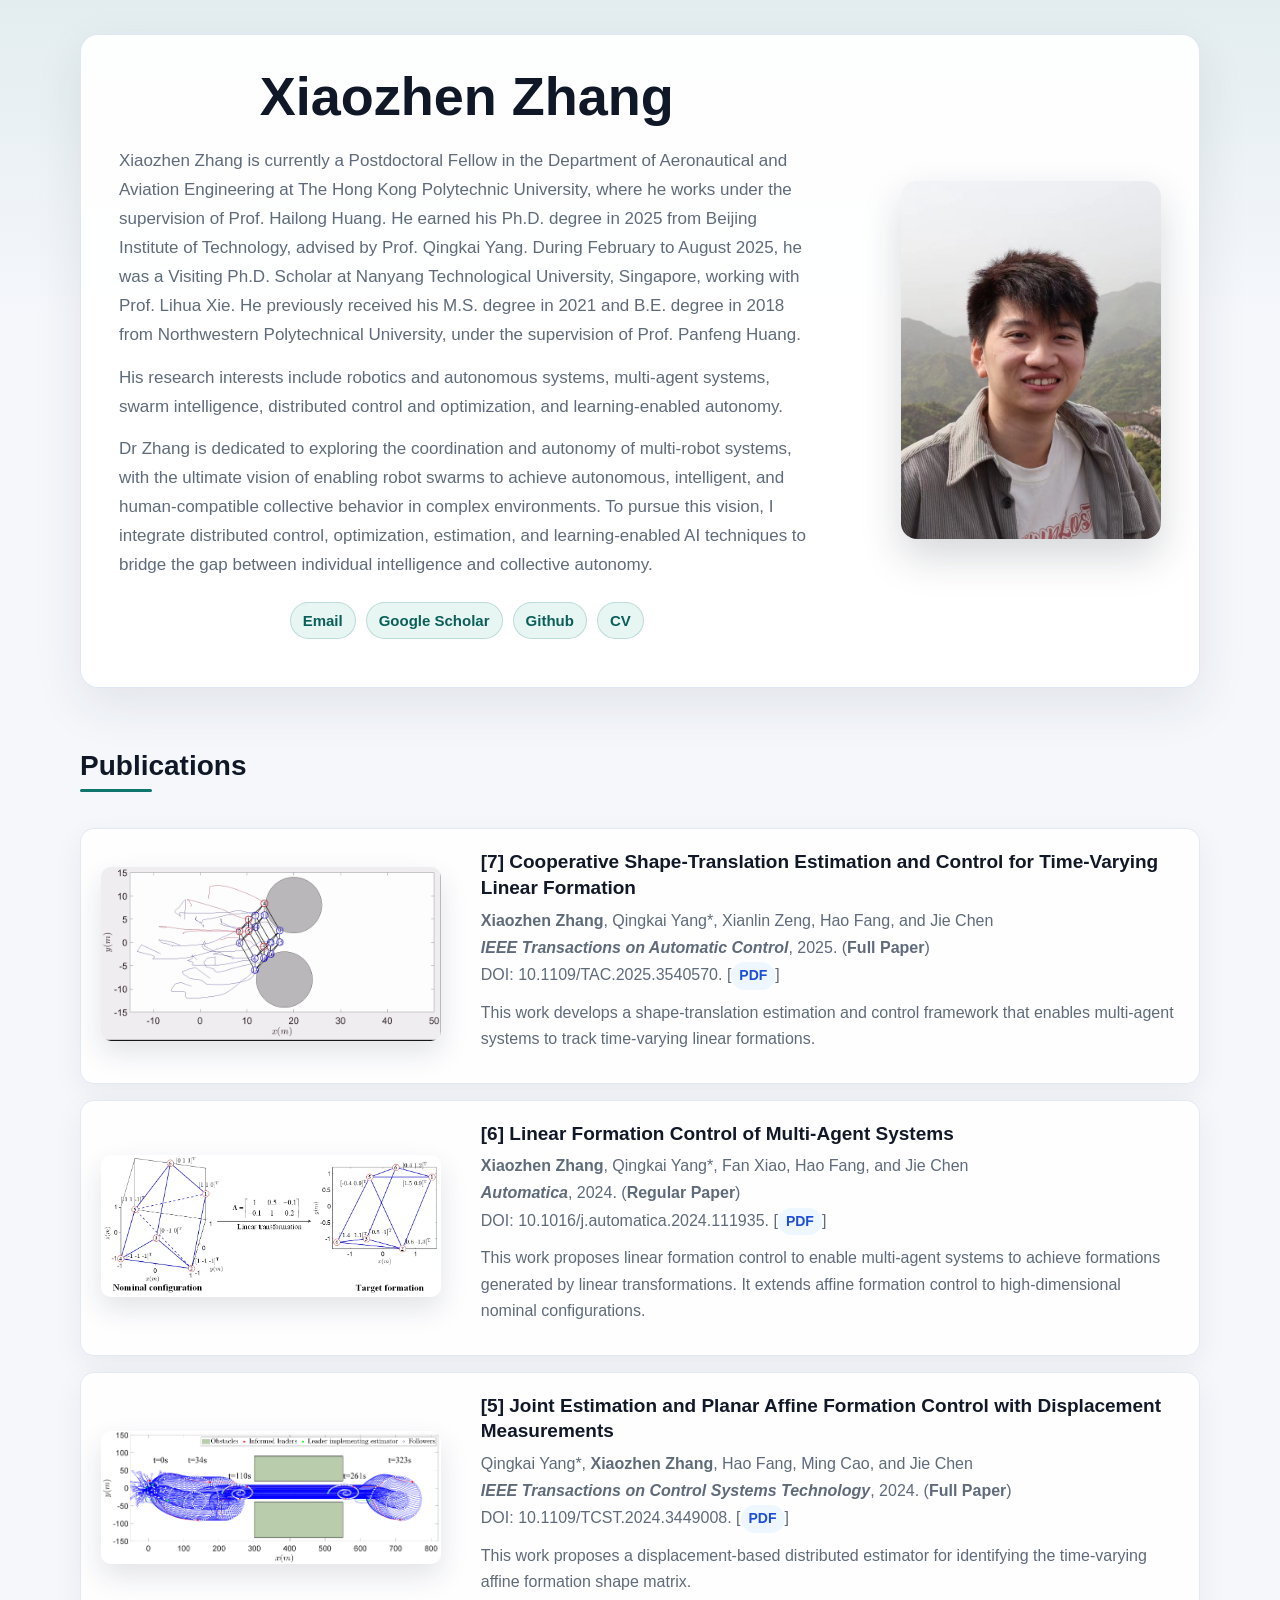
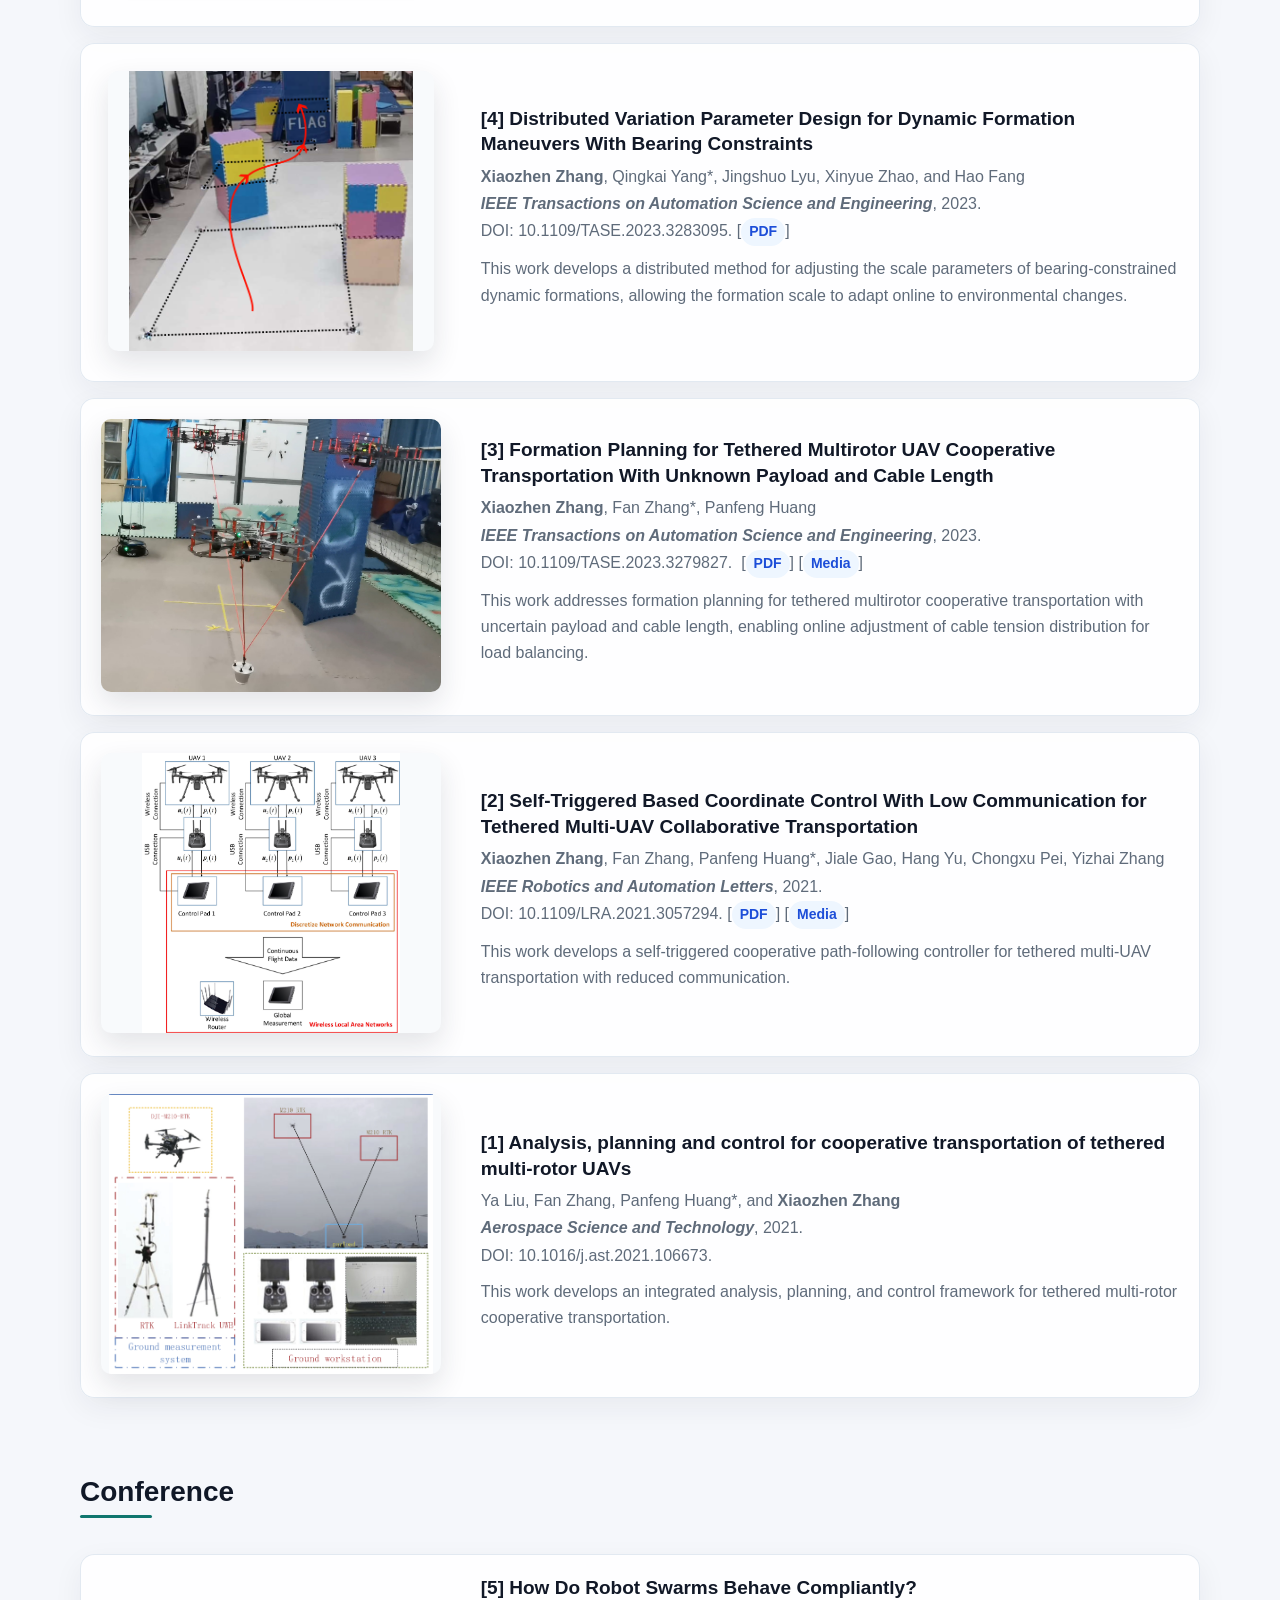
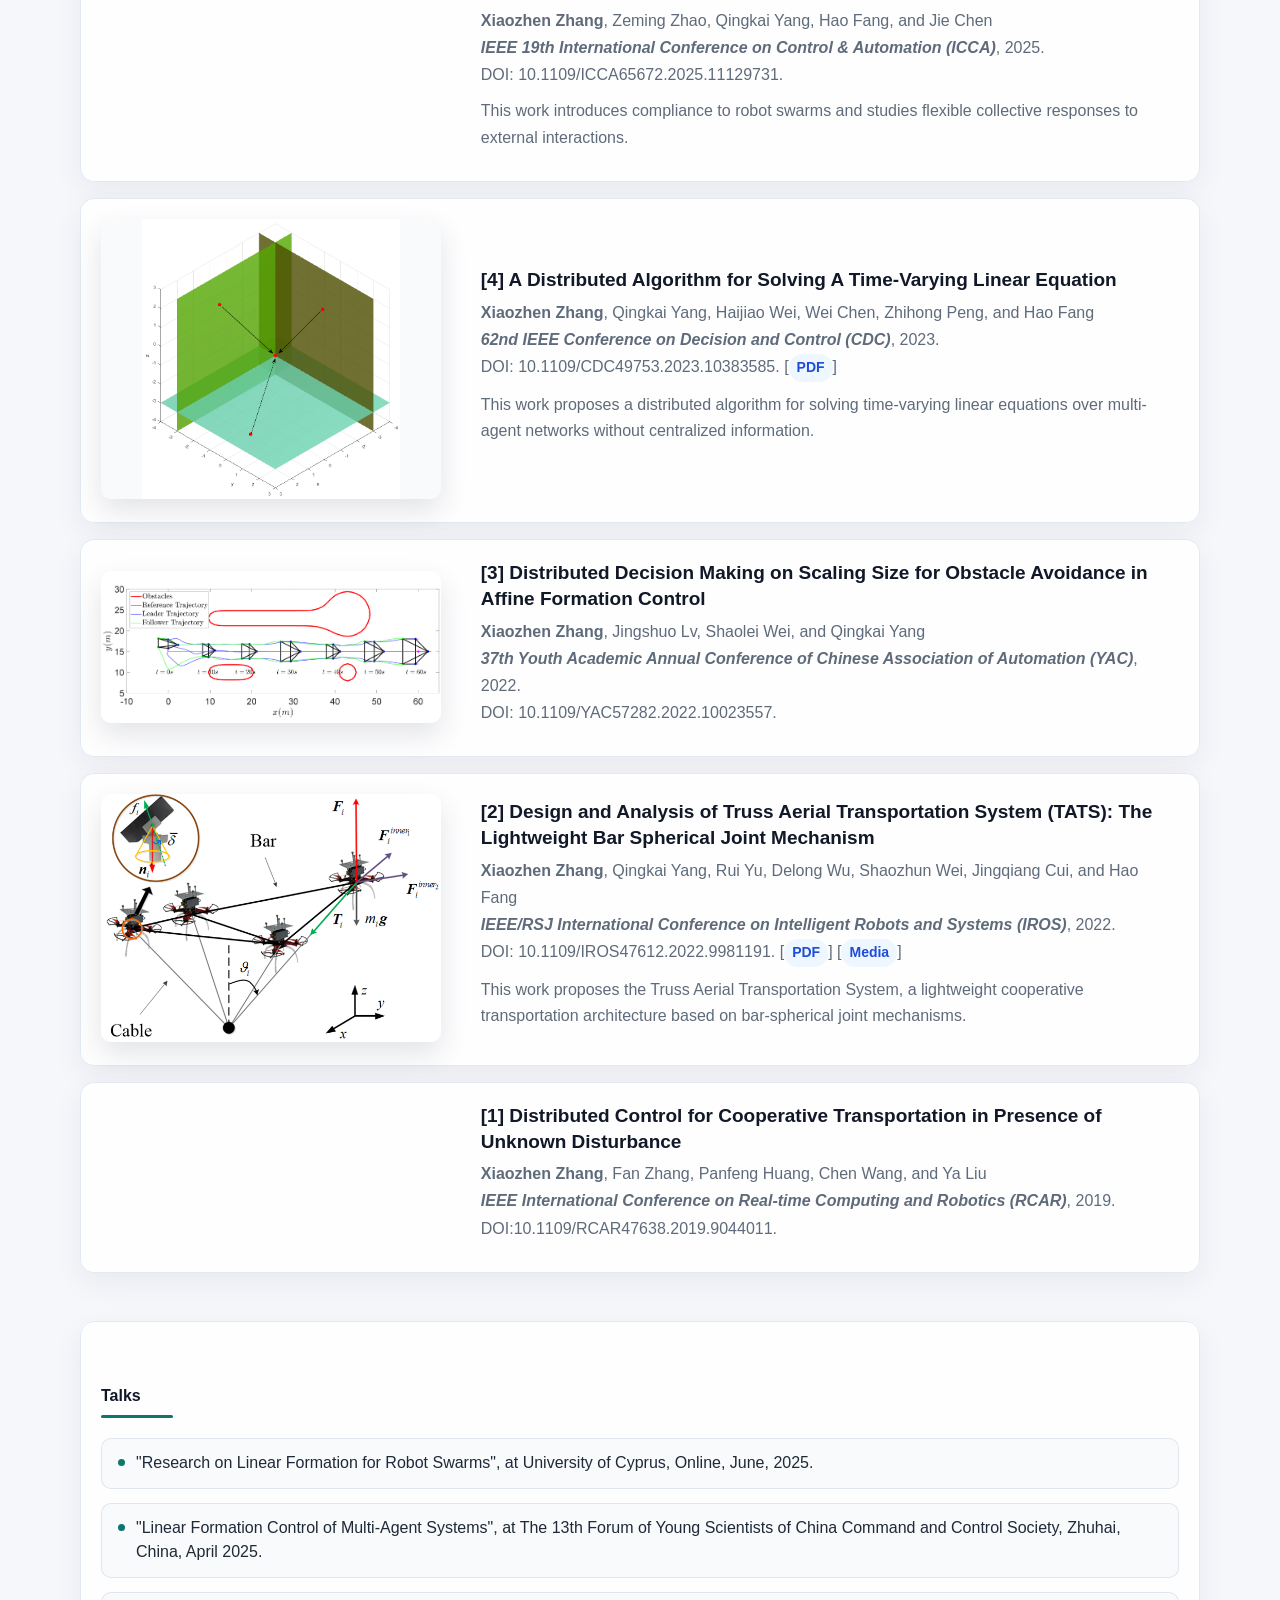
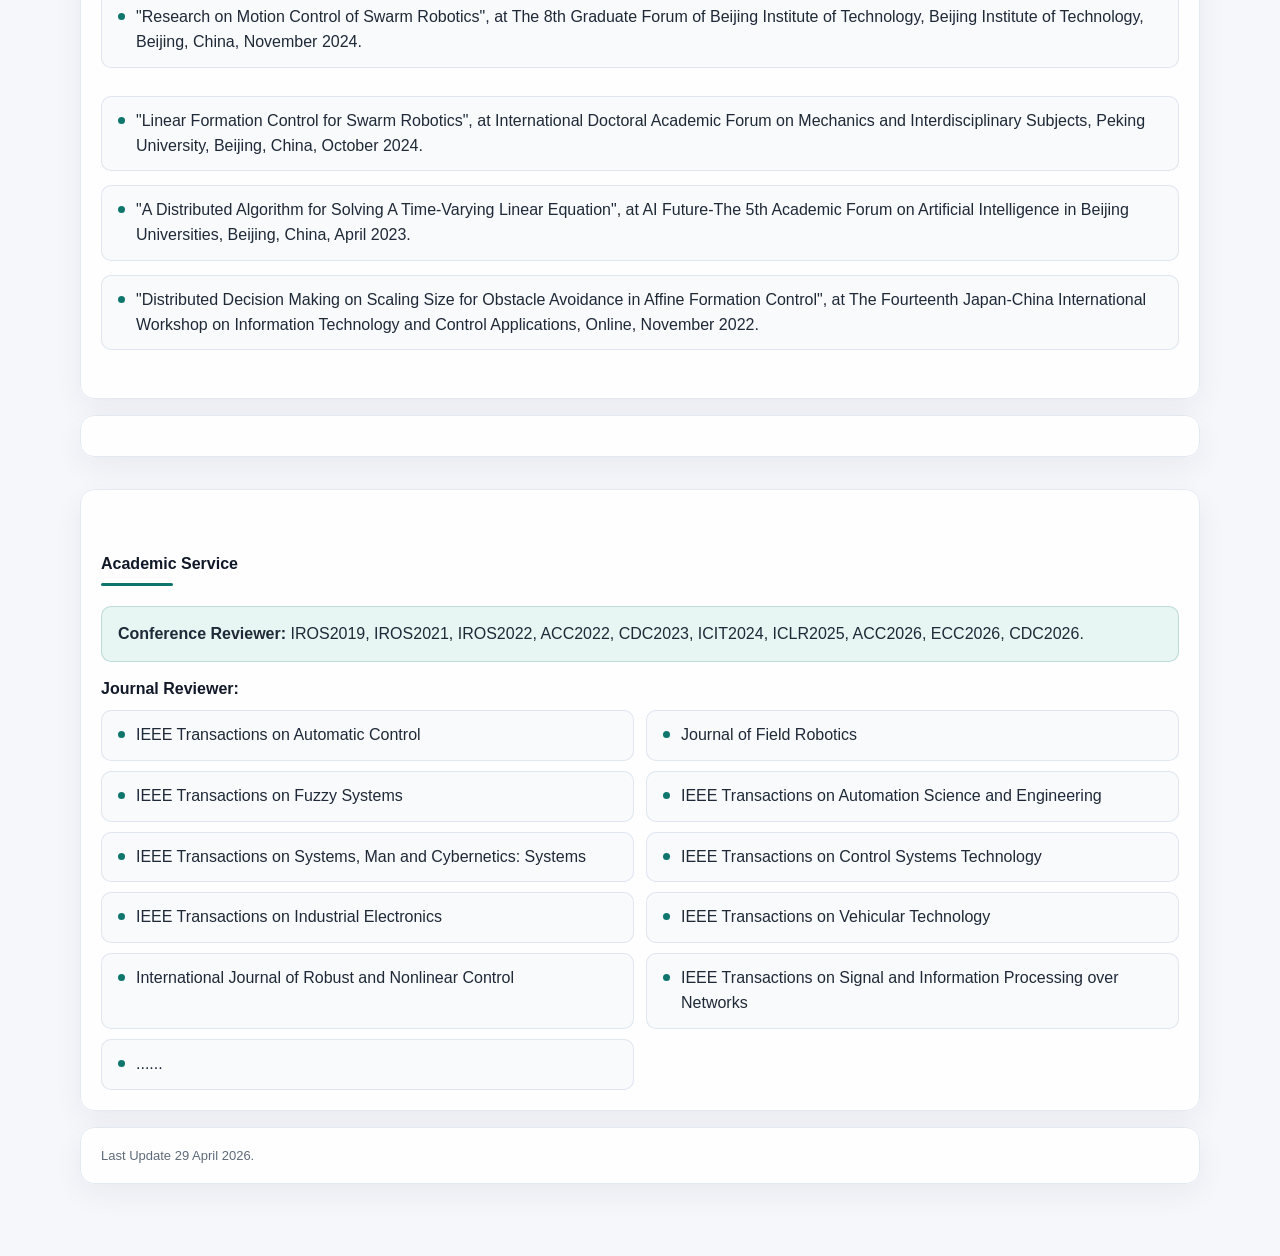
==== commit 284f4aeb: "first commit" ====
--- a/index.html
+++ b/index.html
@@ -61,15 +61,10 @@
                         learning-enabled AI techniques to bridge the gap between
                         individual intelligence and collective autonomy.<br>
                       </span></p>
-                    <p style="text-align:center"><span style="font-family: Georgia;"><a-
-                          href="mailto:jiaozhen@mail.nwpu.edu.cn" style="font-size: 24px;">Email</a>&nbsp;
-                        /&nbsp; <a href="https://scholar.google.com/citations?user=PbZPL9cAAAAJ"-
-                          style="font-size: 24px;">Google Scholar</a>&nbsp;
-                        /&nbsp; <a href="https://github.com/mkb9559" style="font-size: 24px;">Github</a>&nbsp;
-                        /&nbsp; <a href="pdf/Xiaozhen_Zhang.pdf" style="font-size: 24px;">CV</a></span>
-                    </p>
+                    <p class="contact-links" style="text-align:center"><span style="font-family: Georgia;"><a
+                          href="mailto:jiaozhen@mail.nwpu.edu.cn" style="font-size: 24px;">Email</a><a href="https://scholar.google.com/citations?user=PbZPL9cAAAAJ"
+                          style="font-size: 24px;">Google Scholar</a><a href="https://github.com/mkb9559" style="font-size: 24px;">Github</a><a href="pdf/Xiaozhen_Zhang.pdf" style="font-size: 24px;">CV</a></span>
+                    </p>
                   </td>
                   <td style="padding:0%;width:40%;max-width:40%"> <img src="images/zxz3.jpg" 
